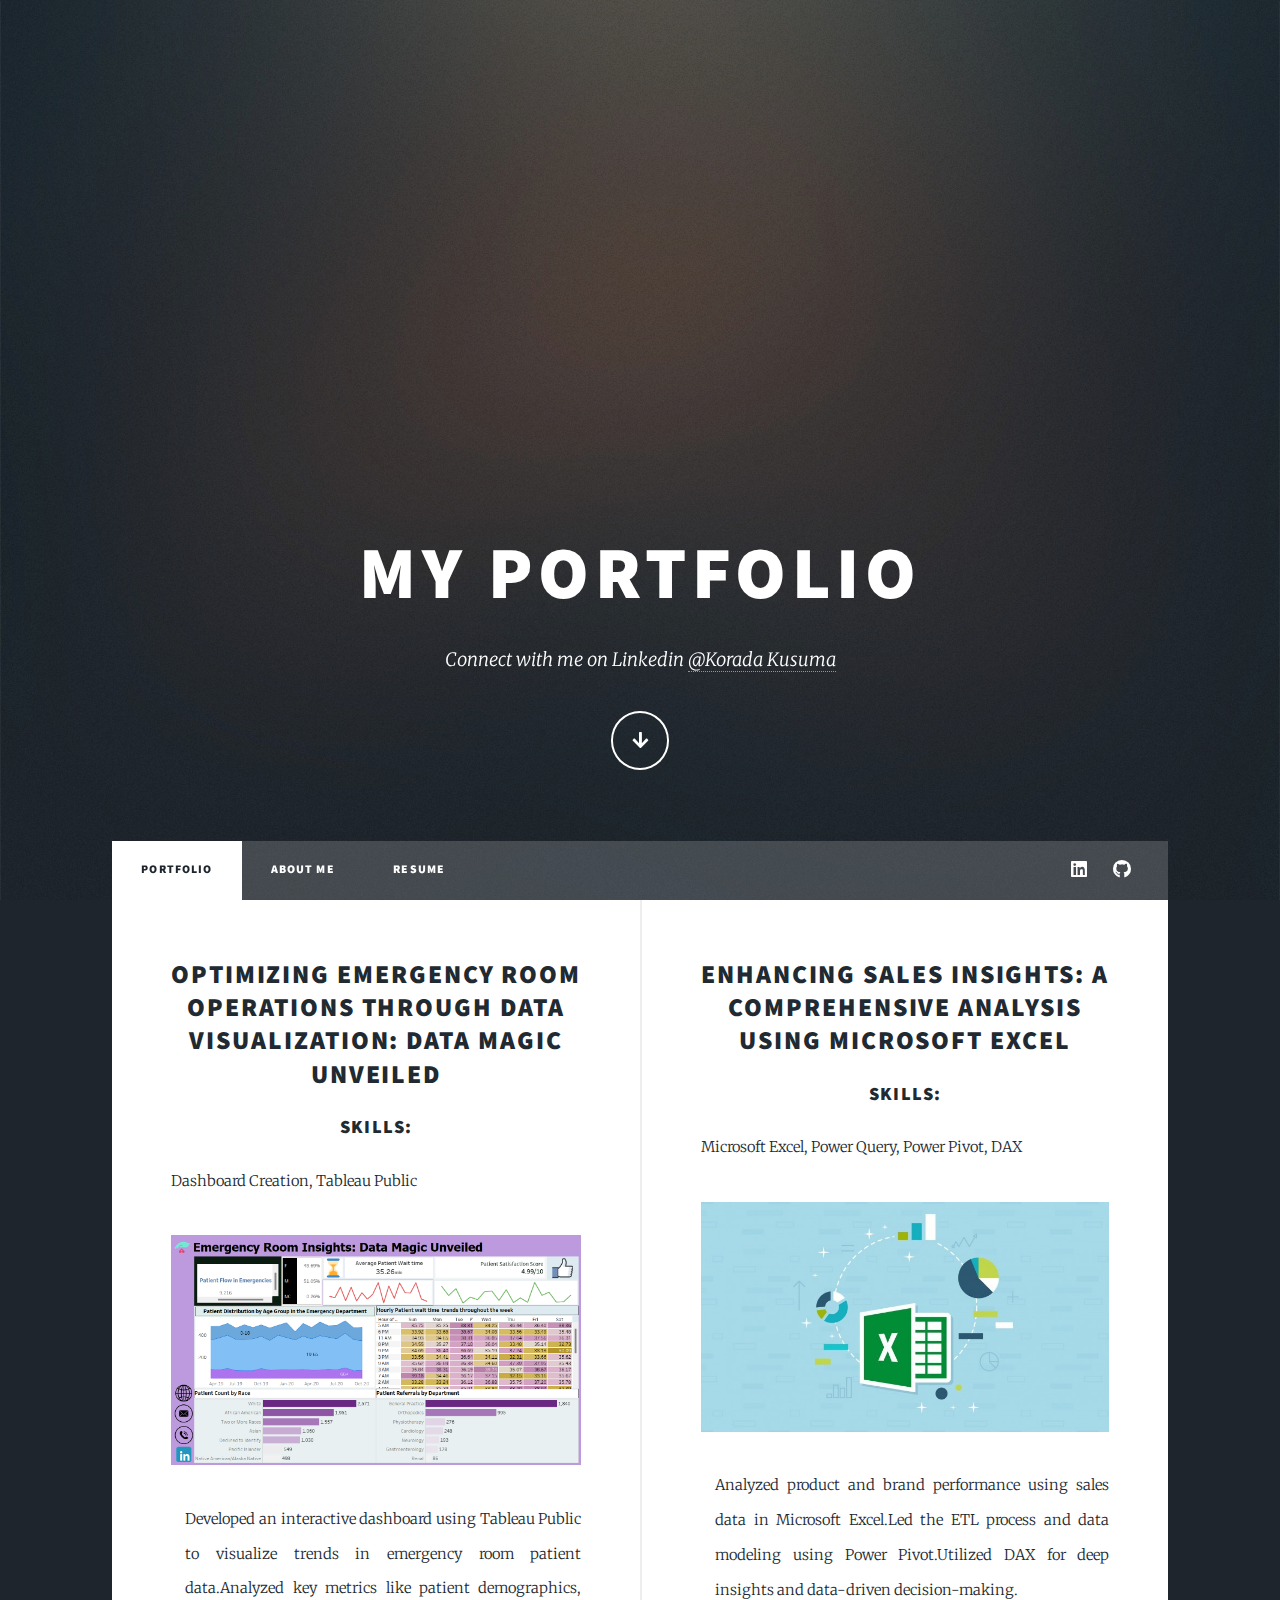
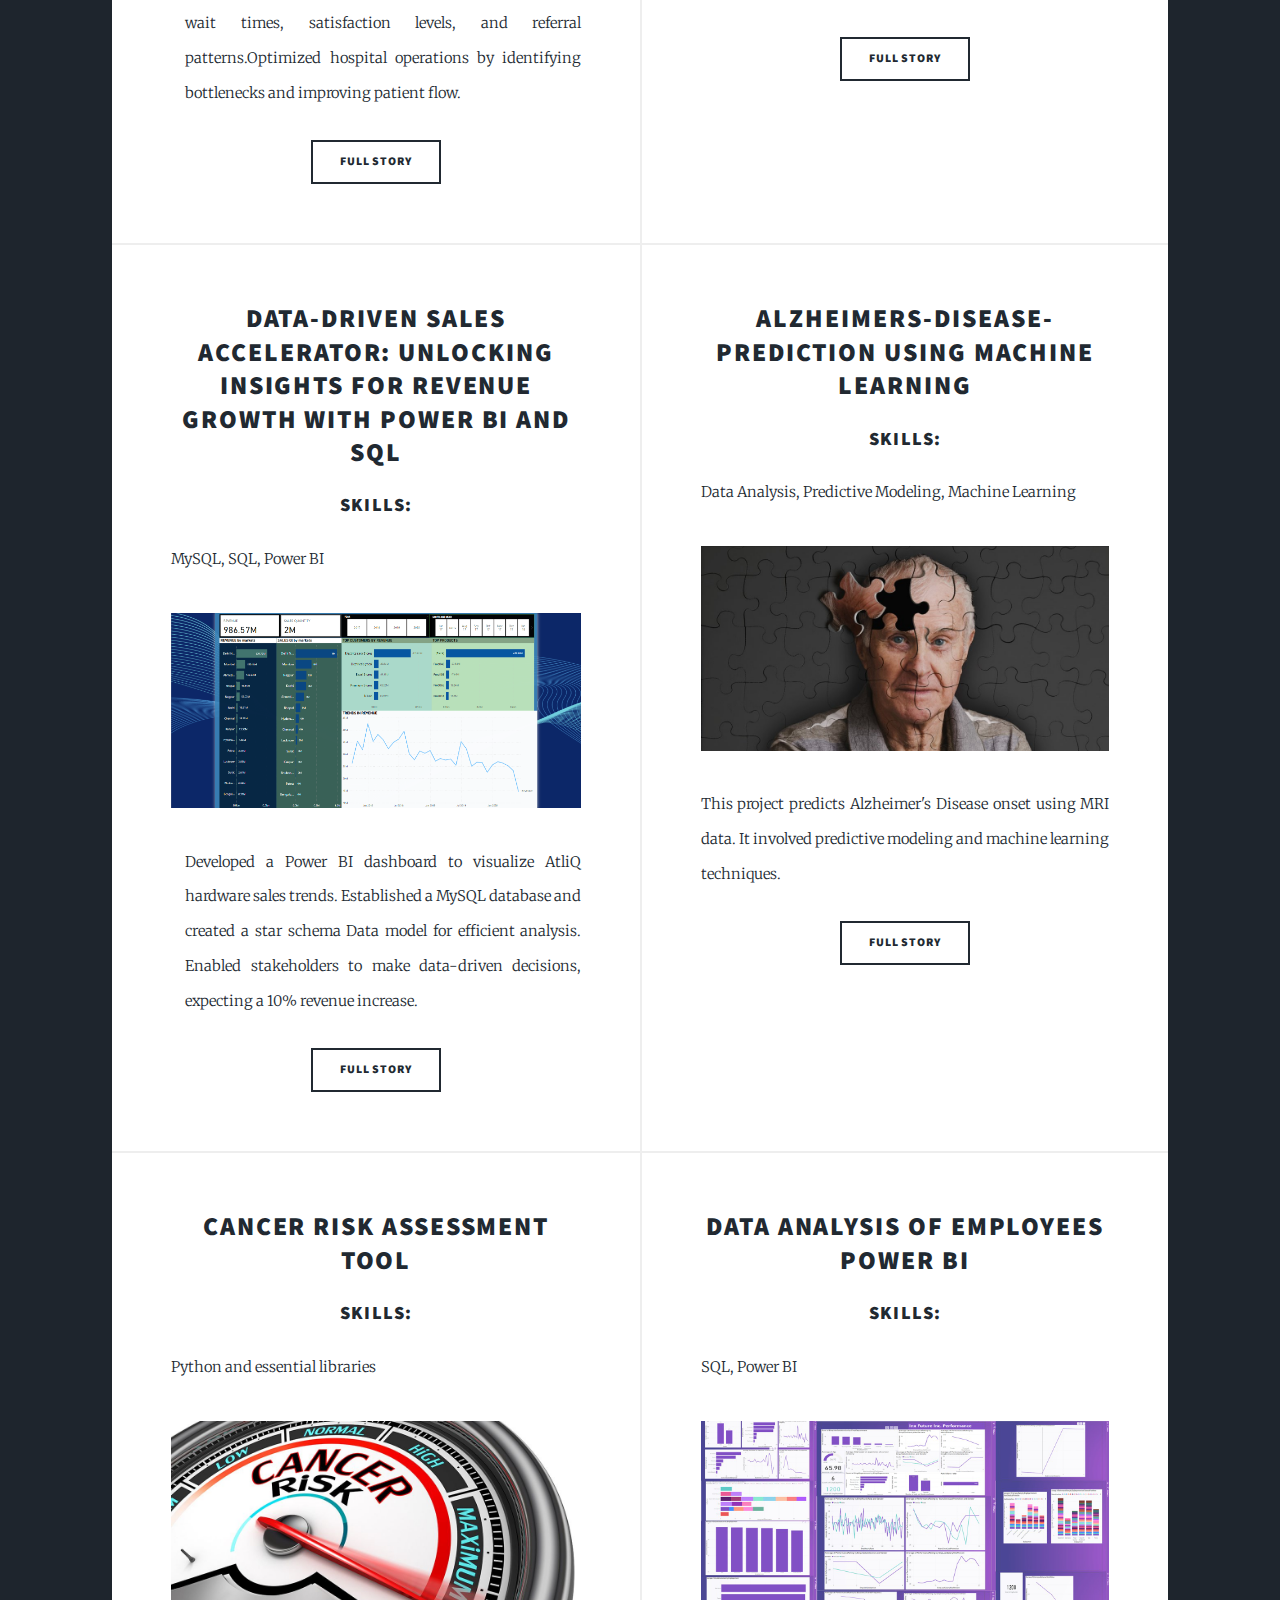
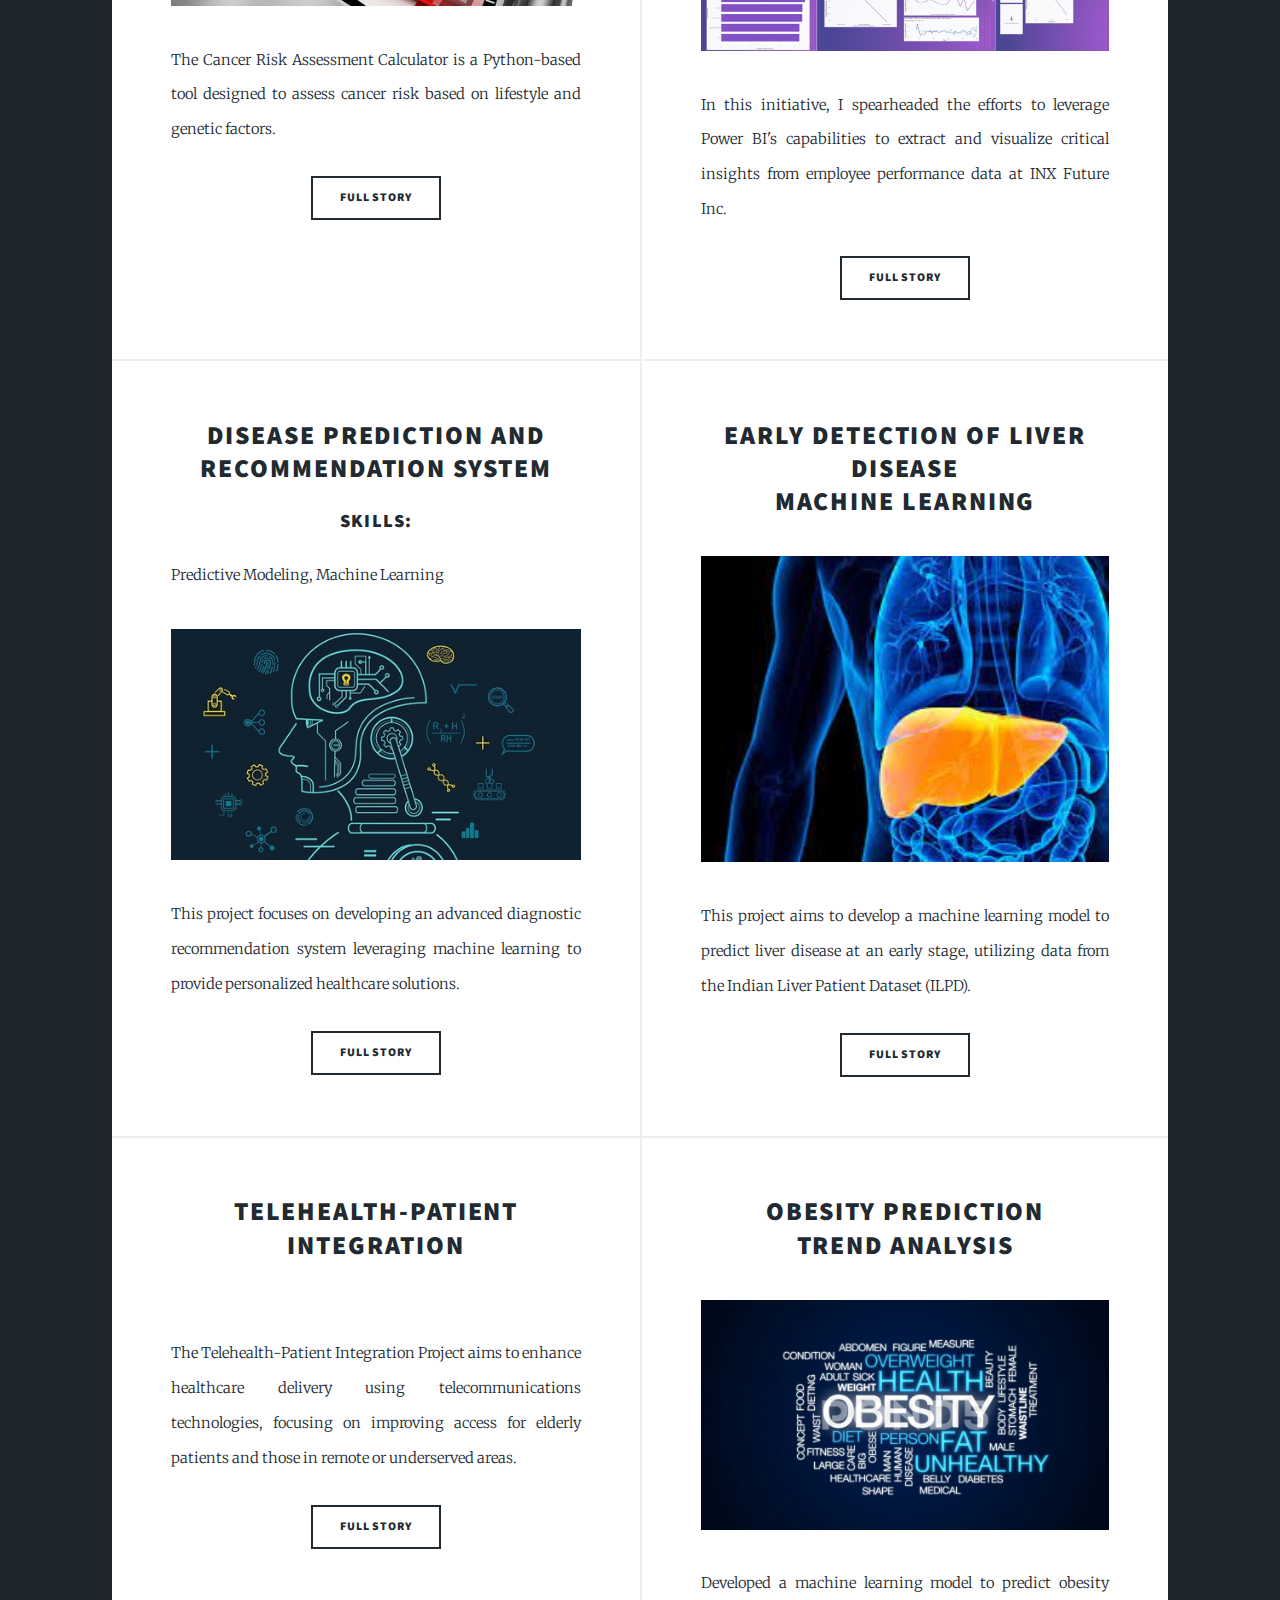
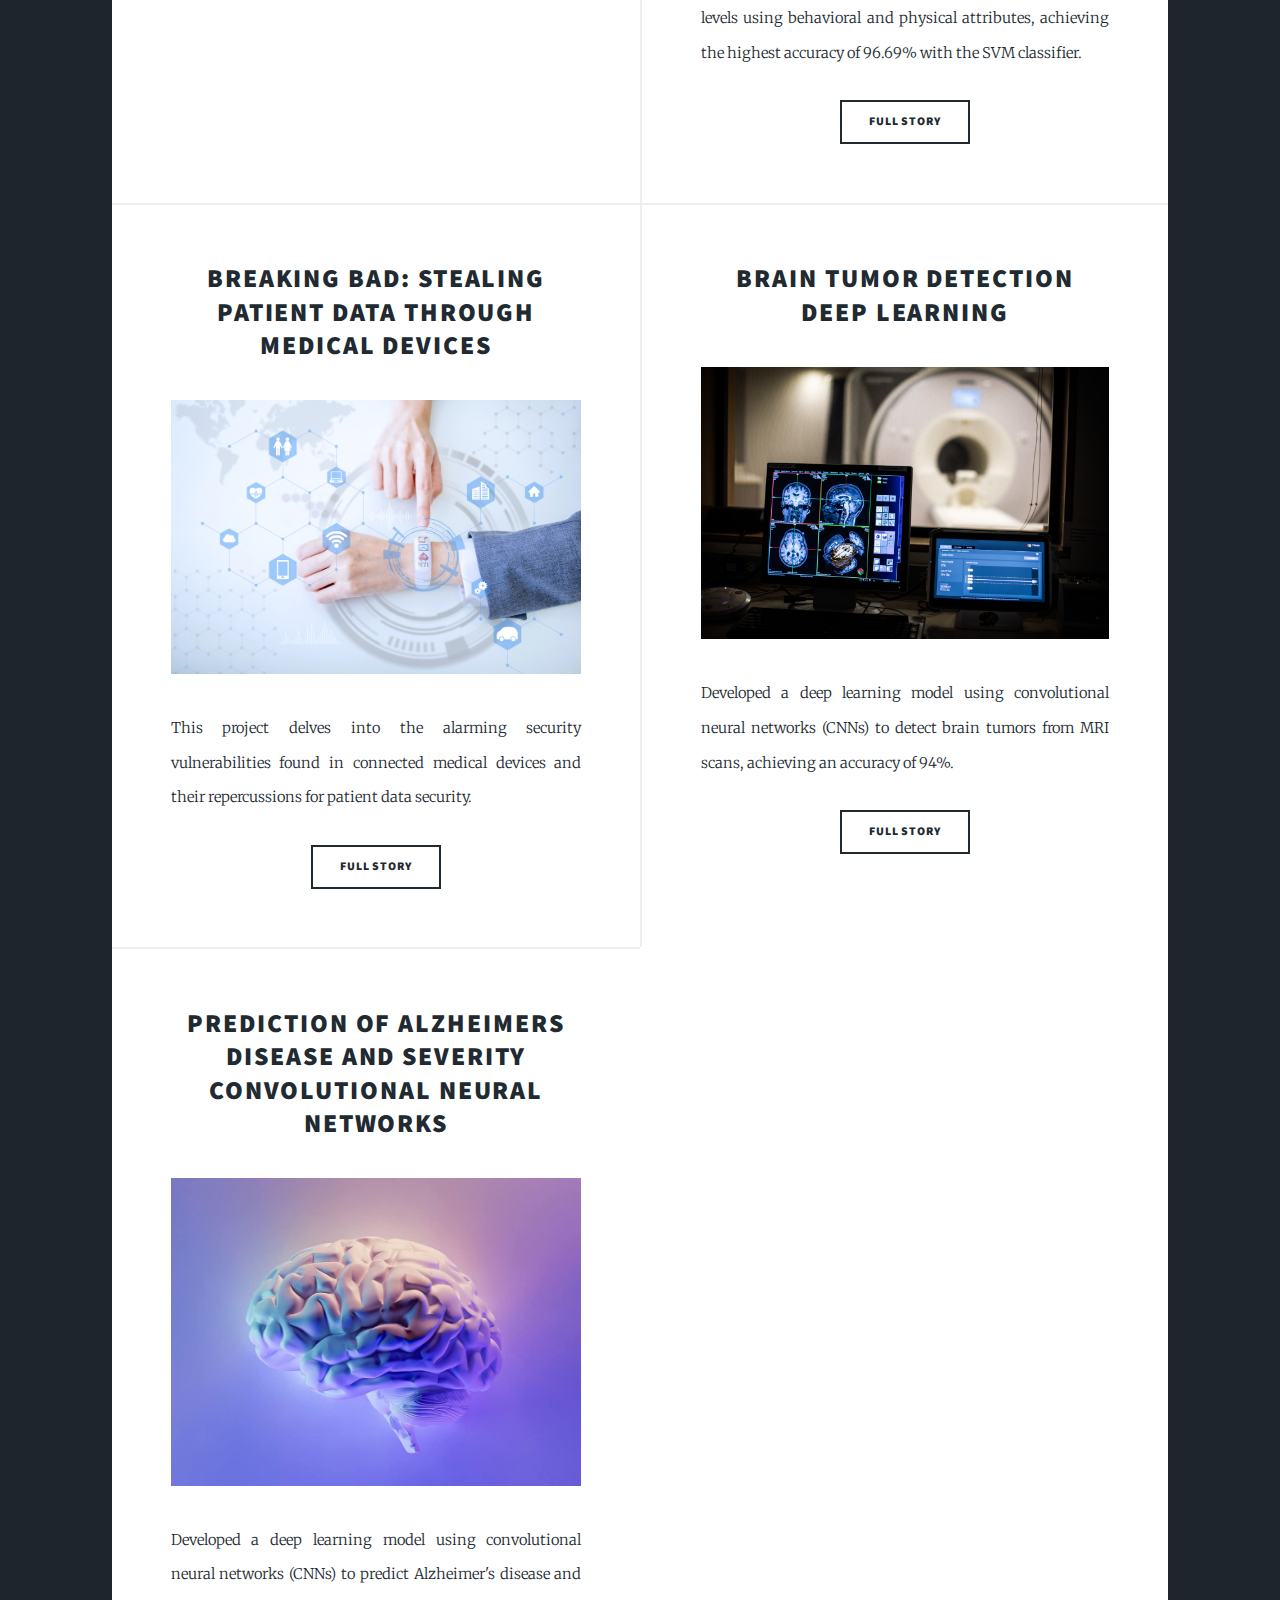
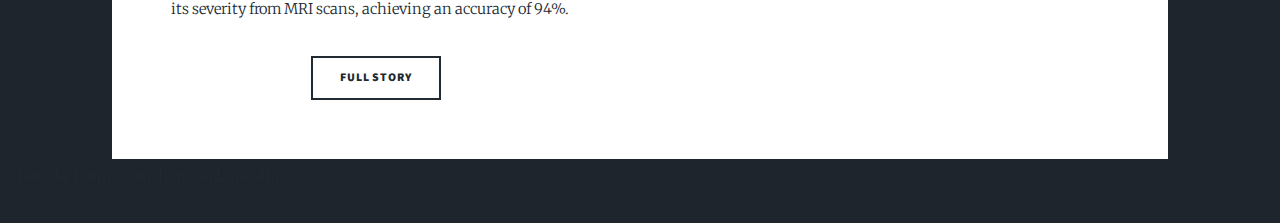
==== index.html @ adf83e32 "Update index.html" ====
<!DOCTYPE HTML>

<html>
	<head>
		<title>My portfolio</title>
		<meta charset="utf-8" />
		<meta name="viewport" content="width=device-width, initial-scale=1, user-scalable=no" />
		<link rel="stylesheet" href="assets/css/main.css" />
		<noscript><link rel="stylesheet" href="assets/css/noscript.css" /></noscript>
	</head>
	<body class="is-preload">

		<!-- Wrapper -->
			<div id="wrapper" class="fade-in">

				<!-- Intro -->
					<div id="intro">
						<h1>my portfolio</h1>
						<p>Connect with me on Linkedin <a href="http://www.linkedin.com/in/kusuma-korada555">@Korada Kusuma</a> 
						<ul class="actions">
							<li><a href="#header" class="button icon solid solo fa-arrow-down scrolly">Continue</a></li>
						</ul>
					</div>

				<!-- Header -->
					<header id="header">
						<a href="index.html" class="logo">Portfolio</a>
					</header>

				<!-- Nav -->
					<nav id="nav">
						<ul class="links">
							<li class="active"><a href="index.html">Portfolio</a></li>
							<li><a href="generic.html">About me</a></li>
							<li><a href="elements.html">Resume</a></li>
						</ul>
						<ul class="icons">
							<li><a href="http://www.linkedin.com/in/kusuma-korada555" class="icon brands fa-linkedin"><span class="label">Linkedin</span></a></li>
							<li><a href="https://github.com/kismiskorada" class="icon brands fa-github"><span class="label">GitHub</span></a></li>
						</ul>
					</nav>

				<!-- Main -->
					<div id="main">

						<!-- Posts -->
							<section class="posts">

								<!-- Article: Emergency Room Operations -->
								<article>
									<header>
										<h2><a href="#">Optimizing Emergency Room Operations Through Data Visualization: Data Magic Unveiled</a></h2>
									</header>
									<section>
										<h3>Skills:</h3>
										<p>Dashboard Creation, Tableau Public</p>
									</section>
									<a href="#" class="image fit"><img src="images/dashboard 222.png" alt="" /></a>
									<ul>
									<p>Developed an interactive dashboard using Tableau Public to visualize trends in emergency room patient data.Analyzed key metrics like patient demographics, wait times, satisfaction levels, and referral patterns.Optimized hospital operations by identifying bottlenecks and improving patient flow.<p>
									</ul>
									<ul class="actions special">
										<li><a href="https://ludicrous-henley-8f7.notion.site/Emergency-Room-Insights-Data-Magic-Unveiled-Tableau-Public-1012d7f96628805c884fe1670aeeee39?pvs=25" class="button">Full Story</a></li>
									</ul>
								</article>

								<!-- Article: Sales Insights with Excel -->
								<article>
									<header>
										<h2><a href="#">Enhancing Sales Insights: A Comprehensive Analysis Using Microsoft Excel</a></h2>
									</header>
									<section>
										<h3>Skills:</h3>
										<p>Microsoft Excel, Power Query, Power Pivot, DAX</p>
									</section>
									<a href="#" class="image fit"><img src="images/EXCEL.jpeg" alt="" /></a>
									<ul>
								        <p>Analyzed product and brand performance using sales data in Microsoft Excel.Led the ETL process and data modeling using Power Pivot.Utilized DAX for deep insights and data-driven decision-making.<p>
									</ul>
									<ul class="actions special">
										<li><a href="https://ludicrous-henley-8f7.notion.site/DATA-ANALYSIS-WITH-POWER-QUERY-POWER-PIVOT-AND-DAX-943943b3959e45cfaaff39992ecf4950" class="button">Full Story</a></li>
									</ul>
								</article>

								<!-- Article: Power BI and SQL for Sales -->
								<article>
									<header>
										<h2><a href="#">Data-Driven Sales Accelerator: Unlocking Insights for Revenue Growth with Power BI and SQL</a></h2>
									</header>
									<section>
										<h3>Skills:</h3>
										<p>MySQL, SQL, Power BI</p>
									</section>
									<a href="#" class="image fit"><img src="images/DASHBOARD 111.png" alt="" /></a>
									<ul>
								        <p>Developed a Power BI dashboard to visualize AtliQ hardware sales trends. Established a MySQL database and created a star schema Data model for efficient analysis. Enabled stakeholders to make data-driven decisions, expecting a 10% revenue increase.<p>
									</ul>
									<ul class="actions special">
										<li><a href="https://ludicrous-henley-8f7.notion.site/Data-Analysis-Project-with-SQL-and-Microsoft-Power-BI-2bffc681a17947beaf69aaa78f5de5fc?pvs=25" class="button">Full Story</a></li>
									</ul>
								</article>

								<!-- Article: Alzheimer's Disease Prediction -->
								<article>
									<header>
										<h2><a href="#">Alzheimers-Disease-Prediction using Machine Learning</a></h2>
									</header>
									<section>
										<h3>Skills:</h3>
										<p>Data Analysis, Predictive Modeling, Machine Learning</p>
									</section>
									<a href="#" class="image fit"><img src="images/AD IMAGE FOR PORTFPOLIO.jpg" alt="" /></a>
									<p>This project predicts Alzheimer's Disease onset using MRI data. It involved predictive modeling and machine learning techniques.</p>
									<ul class="actions special">
										<li><a href="ad.html" class="button">Full Story</a></li>
									</ul>
								</article>

								<!-- Article: Cancer Risk Assessment Tool -->
								<article>
									<header>
										<h2><a href="#">Cancer Risk Assessment Tool</a></h2>
									</header>
									<section>
										<h3>Skills:</h3>
										<p>Python and essential libraries</p>
									</section>
									<a href="#" class="image fit"><img src="images/increases-cancer-risk.jpg" alt="" /></a>
									<p>The Cancer Risk Assessment Calculator is a Python-based tool designed to assess cancer risk based on lifestyle and genetic factors.</p>
									<ul class="actions special">
										<li><a href="ad - Copy.html" class="button">Full Story</a></li>
									</ul>
								</article>

								<!-- Remaining Projects -->
								<article>
									<header>
										<h2><a href="#">Data Analysis of Employees <br /> Power BI</a></h2>
									</header>
									<section>
										<h3>Skills:</h3>
										<p>SQL, Power BI</p>
									</section>
									<a href="#" class="image fit"><img src="images/DATA ANALYSTICS EMPLOYEES.jpg" alt="" /></a>
									<p>In this initiative, I spearheaded the efforts to leverage Power BI's capabilities to extract and visualize critical insights from employee performance data at INX Future Inc.</p>
									<ul class="actions special">
										<li><a href="DA POWER BI - Copy.html" class="button">Full Story</a></li>
									</ul>
								</article>

								<article>
									<header>
										<h2><a href="#">Disease Prediction and Recommendation System</a></h2>
									</header>
									<section>
										<h3>Skills:</h3>
										<p>Predictive Modeling, Machine Learning</p>
									</section>
									<a href="#" class="image fit"><img src="images/disease pred.jpg" alt="" /></a>
									<p>This project focuses on developing an advanced diagnostic recommendation system leveraging machine learning to provide personalized healthcare solutions.</p>
									<ul class="actions special">
										<li><a href="DISEASE PREDICTION AND RECOMMENDATION SYSTEM.html" class="button">Full Story</a></li>
									</ul>
								</article>

								<article>
									<header>
										<h2><a href="#">Early Detection of Liver Disease <br /> Machine Learning</a></h2>
									</header>
									<a href="#" class="image fit"><img src="images/images.jpg" alt="" /></a>
									<p>This project aims to develop a machine learning model to predict liver disease at an early stage, utilizing data from the Indian Liver Patient Dataset (ILPD).</p>
									<ul class="actions special">
										<li><a href="LIVER DISEASE PREDICTION.html" class="button">Full Story</a></li>
									</ul>
								</article>

								<article>
									<header>
										<h2><a href="#">Telehealth-Patient Integration</a></h2>
									</header>
									<a href="#" class="image fit"><img src="images/THIS.png" alt="" /></a>
									<p>The Telehealth-Patient Integration Project aims to enhance healthcare delivery using telecommunications technologies, focusing on improving access for elderly patients and those in remote or underserved areas.</p>
									<ul class="actions special">
										<li><a href="TELE-HEALTH INTEGRATION.html" class="button">Full Story</a></li>
									</ul>
								</article>

								<article>
									<header>
										<h2><a href="#">Obesity Prediction <br /> Trend Analysis</a></h2>
									</header>
									<a href="#" class="image fit"><img src="images/Obesity Predict image.jpg" alt="" /></a>
									<p>Developed a machine learning model to predict obesity levels using behavioral and physical attributes, achieving the highest accuracy of 96.69% with the SVM classifier.</p>
									<ul class="actions special">
										<li><a href="obesity prediction.html" class="button">Full Story</a></li>
									</ul>
								</article>

								<article>
									<header>
										<h2><a href="#">Breaking Bad: Stealing Patient Data Through Medical Devices</a></h2>
									</header>
									<a href="#" class="image fit"><img src="images/Breaking bad Stealing patient data.jpeg" alt="" /></a>
									<p>This project delves into the alarming security vulnerabilities found in connected medical devices and their repercussions for patient data security.</p>
									<ul class="actions special">
										<li><a href="https://drive.google.com/file/d/1zmkAYKp48wTFoO-h_c-F6Kd4kw6r1TF5/view?usp=sharing" class="button">Full Story</a></li>
									</ul>
								</article>

								<article>
									<header>
										<h2><a href="#">Brain Tumor Detection <br /> Deep Learning</a></h2>
									</header>
									<a href="#" class="image fit"><img src="images/bt.jpg" alt="" /></a>
									<p>Developed a deep learning model using convolutional neural networks (CNNs) to detect brain tumors from MRI scans, achieving an accuracy of 94%.</p>
									<ul class="actions special">
										<li><a href="https://drive.google.com/file/d/1SyOq3p9Jg6FXCVRqzH_L33EopZjeZcMw/view?usp=drive_link" class="button">Full Story</a></li>
									</ul>
								</article>

								<article>
									<header>
										<h2><a href="#">Prediction of Alzheimers Disease and Severity <br /> Convolutional Neural Networks</a></h2>
									</header>
									<a href="#" class="image fit"><img src="images/AD CNN IMAGE.jpg" alt="" /></a>
									<p>Developed a deep learning model using convolutional neural networks (CNNs) to predict Alzheimer's disease and its severity from MRI scans, achieving an accuracy of 94%.</p>
									<ul class="actions special">
										<li><a href="https://drive.google.com/file/d/10_PLUhDyO3X7gAvTBAU2BEte9Wdb9hbq/view?usp=drive_link" class="button">Full Story</a></li>
									</ul>
								</article>

							</section>

					</div>

				<!-- Footer -->
					<footer>
						<p>&copy; Korada. Connect with me on <a href="http://www.linkedin.com/in/kusuma-korada555">LinkedIn</a>.</p>
					</footer>

			</div>

		<!-- Scripts -->
			<script src="assets/js/jquery.min.js"></script>
			<script src="assets/js/jquery.scrollex.min.js"></script>
			<script src="assets/js/jquery.scrolly.min.js"></script>
			<script src="assets/js/browser.min.js"></script>
			<script src="assets/js/breakpoints.min.js"></script>
			<script src="assets/js/util.js"></script>
			<script src="assets/js/main.js"></script>

	</body>
</html>
---- assets/css/main.css ----
@import url(fontawesome-all.min.css);
@import url("https://fonts.googleapis.com/css?family=Merriweather:300,700,300italic,700italic|Source+Sans+Pro:900");

/*
	Massively by HTML5 UP
	html5up.net | @ajlkn
	Free for personal and commercial use under the CCA 3.0 license (html5up.net/license)
*/

html, body, div, span, applet, object,
iframe, h1, h2, h3, h4, h5, h6, p, blockquote,
pre, a, abbr, acronym, address, big, cite,
code, del, dfn, em, img, ins, kbd, q, s, samp,
small, strike, strong, sub, sup, tt, var, b,
u, i, center, dl, dt, dd, ol, ul, li, fieldset,
form, label, legend, table, caption, tbody,
tfoot, thead, tr, th, td, article, aside,
canvas, details, embed, figure, figcaption,
footer, header, hgroup, menu, nav, output, ruby,
section, summary, time, mark, audio, video {
	margin: 0;
	padding: 0;
	border: 0;
	font-size: 100%;
	font: inherit;
	vertical-align: baseline;}

article, aside, details, figcaption, figure,
footer, header, hgroup, menu, nav, section {
	display: block;}

body {
	line-height: 1;
}

ol, ul {
	list-style: none;
}

blockquote, q {
	quotes: none;
}

	blockquote:before, blockquote:after, q:before, q:after {
		content: '';
		content: none;
	}

table {
	border-collapse: collapse;
	border-spacing: 0;
}

body {
	-webkit-text-size-adjust: none;
}

mark {
	background-color: transparent;
	color: inherit;
}

input::-moz-focus-inner {
	border: 0;
	padding: 0;
}

input, select, textarea {
	-moz-appearance: none;
	-webkit-appearance: none;
	-ms-appearance: none;
	appearance: none;
}

/* Basic */

	@-ms-viewport {
		width: device-width;
	}

	body {
		-ms-overflow-style: scrollbar;
	}

	@media screen and (max-width: 480px) {

		html, body {
			min-width: 320px;
		}

	}

	html {
		box-sizing: border-box;
	}

	*, *:before, *:after {
		box-sizing: inherit;
	}

	body {
		background-color: #1e252d;
	}

		body.is-preload *, body.is-preload *:before, body.is-preload *:after {
			-moz-animation: none !important;
			-webkit-animation: none !important;
			-ms-animation: none !important;
			animation: none !important;
			-moz-transition: none !important;
			-webkit-transition: none !important;
			-ms-transition: none !important;
			transition: none !important;
		}

/* Type */

	html {
		font-size: 16pt;
	}

		@media screen and (max-width: 1680px) {

			html {
				font-size: 12pt;
			}

		}

		@media screen and (max-width: 1280px) {

			html {
				font-size: 11pt;
			}

		}

		@media screen and (max-width: 360px) {

			html {
				font-size: 10pt;
			}

		}

	body {
		color: #212931;
	}

	body, input, select, textarea {
		font-family: "Merriweather", Georgia, serif;
		font-weight: 300;
		font-size: 1rem;
		line-height: 2.375;
	}

	a {
		-moz-transition: color 0.2s ease-in-out, background-color 0.2s ease-in-out, border-color 0.2s ease-in-out, box-shadow 0.2s ease-in-out;
		-webkit-transition: color 0.2s ease-in-out, background-color 0.2s ease-in-out, border-color 0.2s ease-in-out, box-shadow 0.2s ease-in-out;
		-ms-transition: color 0.2s ease-in-out, background-color 0.2s ease-in-out, border-color 0.2s ease-in-out, box-shadow 0.2s ease-in-out;
		transition: color 0.2s ease-in-out, background-color 0.2s ease-in-out, border-color 0.2s ease-in-out, box-shadow 0.2s ease-in-out;
		border-bottom: dotted 1px;
		text-decoration: none;
	}

		a:hover {
			border-bottom-color: transparent;
		}

	strong, b {
		font-weight: 600;
	}

	em, i {
		font-style: italic;
	}

	p {
		text-align: justify;
		margin: 0 0 2rem 0;
	}

	h1, h2, h3, h4, h5, h6 {
		font-family: "Source Sans Pro", Helvetica, sans-serif;
		font-weight: 900;
		line-height: 1.5;
		letter-spacing: 0.075em;
		text-transform: uppercase;
		margin: 0 0 1rem 0;
	}

		h1 a, h2 a, h3 a, h4 a, h5 a, h6 a {
			border-bottom: 0;
			color: inherit;
			text-decoration: none;
		}

	h1 {
		font-size: 4rem;
		line-height: 1.1;
		margin: 0 0 2rem 0;
	}

	h2 {
		font-size: 1.75rem;
		line-height: 1.3;
		margin: 0 0 1.5rem 0;
	}

	h3 {
		font-size: 1.25rem;
		margin: 0 0 1.5rem 0;
	}

	h4 {
		font-size: 1rem;
	}

	h5 {
		font-size: 0.9rem;
	}

	h6 {
		font-size: 0.8rem;
	}

	sub {
		font-size: 0.8rem;
		position: relative;
		top: 0.5rem;
	}

	sup {
		font-size: 0.8rem;
		position: relative;
		top: -0.5rem;
	}

	blockquote {
		border-left: solid 4px;
		font-style: italic;
		margin: 0 0 2rem 0;
		padding: 0.5rem 0 0.5rem 2rem;
	}

	code {
		border: solid 2px;
		font-family: "Courier New", monospace;
		font-size: 0.9rem;
		margin: 0 0.25rem;
		padding: 0.25rem 0.65rem;
	}

	pre {
		-webkit-overflow-scrolling: touch;
		font-family: "Courier New", monospace;
		font-size: 0.9rem;
		margin: 0 0 2rem 0;
	}

		pre code {
			display: block;
			line-height: 1.75;
			padding: 1rem 1.5rem;
			overflow-x: auto;
		}

	hr {
		border: 0;
		border-bottom: solid 2px;
		margin: 3rem 0;
	}

		hr.major {
			margin: 5rem 0;
		}

	.align-left {
		text-align: left;
	}

	.align-center {
		text-align: center;
	}

	.align-right {
		text-align: right;
	}

	input, select, textarea {
		color: #212931;
	}

	a {
		color: #212931;
		border-bottom-color: rgba(33, 41, 49, 0.5);
	}

		a:hover {
			border-bottom-color: transparent;
			color: #18bfef !important;
		}

	strong, b {
		color: #212931;
	}

	h1, h2, h3, h4, h5, h6 {
		color: #212931;
	}

	blockquote {
		border-left-color: #eeeeee;
	}

	code {
		background: rgba(220, 220, 220, 0.25);
		border-color: #eeeeee;
	}

	hr {
		border-bottom-color: #eeeeee;
	}

/* Row */

	.row {
		display: flex;
		flex-wrap: wrap;
		box-sizing: border-box;
		align-items: stretch;
	}

		.row > * {
			box-sizing: border-box;
		}

		.row.gtr-uniform > * > :last-child {
			margin-bottom: 0;
		}

		.row.aln-left {
			justify-content: flex-start;
		}

		.row.aln-center {
			justify-content: center;
		}

		.row.aln-right {
			justify-content: flex-end;
		}

		.row.aln-top {
			align-items: flex-start;
		}

		.row.aln-middle {
			align-items: center;
		}

		.row.aln-bottom {
			align-items: flex-end;
		}

		.row > .imp {
			order: -1;
		}

		.row > .col-1 {
			width: 8.33333%;
		}

		.row > .off-1 {
			margin-left: 8.33333%;
		}

		.row > .col-2 {
			width: 16.66667%;
		}

		.row > .off-2 {
			margin-left: 16.66667%;
		}

		.row > .col-3 {
			width: 25%;
		}

		.row > .off-3 {
			margin-left: 25%;
		}

		.row > .col-4 {
			width: 33.33333%;
		}

		.row > .off-4 {
			margin-left: 33.33333%;
		}

		.row > .col-5 {
			width: 41.66667%;
		}

		.row > .off-5 {
			margin-left: 41.66667%;
		}

		.row > .col-6 {
			width: 50%;
		}

		.row > .off-6 {
			margin-left: 50%;
		}

		.row > .col-7 {
			width: 58.33333%;
		}

		.row > .off-7 {
			margin-left: 58.33333%;
		}

		.row > .col-8 {
			width: 66.66667%;
		}

		.row > .off-8 {
			margin-left: 66.66667%;
		}

		.row > .col-9 {
			width: 75%;
		}

		.row > .off-9 {
			margin-left: 75%;
		}

		.row > .col-10 {
			width: 83.33333%;
		}

		.row > .off-10 {
			margin-left: 83.33333%;
		}

		.row > .col-11 {
			width: 91.66667%;
		}

		.row > .off-11 {
			margin-left: 91.66667%;
		}

		.row > .col-12 {
			width: 100%;
		}

		.row > .off-12 {
			margin-left: 100%;
		}

		.row.gtr-0 {
			margin-top: 0;
			margin-left: 0rem;
		}

			.row.gtr-0 > * {
				padding: 0 0 0 0rem;
			}

			.row.gtr-0.gtr-uniform {
				margin-top: 0rem;
			}

				.row.gtr-0.gtr-uniform > * {
					padding-top: 0rem;
				}

		.row.gtr-25 {
			margin-top: 0;
			margin-left: -0.375rem;
		}

			.row.gtr-25 > * {
				padding: 0 0 0 0.375rem;
			}

			.row.gtr-25.gtr-uniform {
				margin-top: -0.375rem;
			}

				.row.gtr-25.gtr-uniform > * {
					padding-top: 0.375rem;
				}

		.row.gtr-50 {
			margin-top: 0;
			margin-left: -0.75rem;
		}

			.row.gtr-50 > * {
				padding: 0 0 0 0.75rem;
			}

			.row.gtr-50.gtr-uniform {
				margin-top: -0.75rem;
			}

				.row.gtr-50.gtr-uniform > * {
					padding-top: 0.75rem;
				}

		.row {
			margin-top: 0;
			margin-left: -1.5rem;
		}

			.row > * {
				padding: 0 0 0 1.5rem;
			}

			.row.gtr-uniform {
				margin-top: -1.5rem;
			}

				.row.gtr-uniform > * {
					padding-top: 1.5rem;
				}

		.row.gtr-150 {
			margin-top: 0;
			margin-left: -2.25rem;
		}

			.row.gtr-150 > * {
				padding: 0 0 0 2.25rem;
			}

			.row.gtr-150.gtr-uniform {
				margin-top: -2.25rem;
			}

				.row.gtr-150.gtr-uniform > * {
					padding-top: 2.25rem;
				}

		.row.gtr-200 {
			margin-top: 0;
			margin-left: -3rem;
		}

			.row.gtr-200 > * {
				padding: 0 0 0 3rem;
			}

			.row.gtr-200.gtr-uniform {
				margin-top: -3rem;
			}

				.row.gtr-200.gtr-uniform > * {
					padding-top: 3rem;
				}

		@media screen and (max-width: 1680px) {

			.row {
				display: flex;
				flex-wrap: wrap;
				box-sizing: border-box;
				align-items: stretch;
			}

				.row > * {
					box-sizing: border-box;
				}

				.row.gtr-uniform > * > :last-child {
					margin-bottom: 0;
				}

				.row.aln-left {
					justify-content: flex-start;
				}

				.row.aln-center {
					justify-content: center;
				}

				.row.aln-right {
					justify-content: flex-end;
				}

				.row.aln-top {
					align-items: flex-start;
				}

				.row.aln-middle {
					align-items: center;
				}

				.row.aln-bottom {
					align-items: flex-end;
				}

				.row > .imp-xlarge {
					order: -1;
				}

				.row > .col-1-xlarge {
					width: 8.33333%;
				}

				.row > .off-1-xlarge {
					margin-left: 8.33333%;
				}

				.row > .col-2-xlarge {
					width: 16.66667%;
				}

				.row > .off-2-xlarge {
					margin-left: 16.66667%;
				}

				.row > .col-3-xlarge {
					width: 25%;
				}

				.row > .off-3-xlarge {
					margin-left: 25%;
				}

				.row > .col-4-xlarge {
					width: 33.33333%;
				}

				.row > .off-4-xlarge {
					margin-left: 33.33333%;
				}

				.row > .col-5-xlarge {
					width: 41.66667%;
				}

				.row > .off-5-xlarge {
					margin-left: 41.66667%;
				}

				.row > .col-6-xlarge {
					width: 50%;
				}

				.row > .off-6-xlarge {
					margin-left: 50%;
				}

				.row > .col-7-xlarge {
					width: 58.33333%;
				}

				.row > .off-7-xlarge {
					margin-left: 58.33333%;
				}

				.row > .col-8-xlarge {
					width: 66.66667%;
				}

				.row > .off-8-xlarge {
					margin-left: 66.66667%;
				}

				.row > .col-9-xlarge {
					width: 75%;
				}

				.row > .off-9-xlarge {
					margin-left: 75%;
				}

				.row > .col-10-xlarge {
					width: 83.33333%;
				}

				.row > .off-10-xlarge {
					margin-left: 83.33333%;
				}

				.row > .col-11-xlarge {
					width: 91.66667%;
				}

				.row > .off-11-xlarge {
					margin-left: 91.66667%;
				}

				.row > .col-12-xlarge {
					width: 100%;
				}

				.row > .off-12-xlarge {
					margin-left: 100%;
				}

				.row.gtr-0 {
					margin-top: 0;
					margin-left: 0rem;
				}

					.row.gtr-0 > * {
						padding: 0 0 0 0rem;
					}

					.row.gtr-0.gtr-uniform {
						margin-top: 0rem;
					}

						.row.gtr-0.gtr-uniform > * {
							padding-top: 0rem;
						}

				.row.gtr-25 {
					margin-top: 0;
					margin-left: -0.375rem;
				}

					.row.gtr-25 > * {
						padding: 0 0 0 0.375rem;
					}

					.row.gtr-25.gtr-uniform {
						margin-top: -0.375rem;
					}

						.row.gtr-25.gtr-uniform > * {
							padding-top: 0.375rem;
						}

				.row.gtr-50 {
					margin-top: 0;
					margin-left: -0.75rem;
				}

					.row.gtr-50 > * {
						padding: 0 0 0 0.75rem;
					}

					.row.gtr-50.gtr-uniform {
						margin-top: -0.75rem;
					}

						.row.gtr-50.gtr-uniform > * {
							padding-top: 0.75rem;
						}

				.row {
					margin-top: 0;
					margin-left: -1.5rem;
				}

					.row > * {
						padding: 0 0 0 1.5rem;
					}

					.row.gtr-uniform {
						margin-top: -1.5rem;
					}

						.row.gtr-uniform > * {
							padding-top: 1.5rem;
						}

				.row.gtr-150 {
					margin-top: 0;
					margin-left: -2.25rem;
				}

					.row.gtr-150 > * {
						padding: 0 0 0 2.25rem;
					}

					.row.gtr-150.gtr-uniform {
						margin-top: -2.25rem;
					}

						.row.gtr-150.gtr-uniform > * {
							padding-top: 2.25rem;
						}

				.row.gtr-200 {
					margin-top: 0;
					margin-left: -3rem;
				}

					.row.gtr-200 > * {
						padding: 0 0 0 3rem;
					}

					.row.gtr-200.gtr-uniform {
						margin-top: -3rem;
					}

						.row.gtr-200.gtr-uniform > * {
							padding-top: 3rem;
						}

		}

		@media screen and (max-width: 1280px) {

			.row {
				display: flex;
				flex-wrap: wrap;
				box-sizing: border-box;
				align-items: stretch;
			}

				.row > * {
					box-sizing: border-box;
				}

				.row.gtr-uniform > * > :last-child {
					margin-bottom: 0;
				}

				.row.aln-left {
					justify-content: flex-start;
				}

				.row.aln-center {
					justify-content: center;
				}

				.row.aln-right {
					justify-content: flex-end;
				}

				.row.aln-top {
					align-items: flex-start;
				}

				.row.aln-middle {
					align-items: center;
				}

				.row.aln-bottom {
					align-items: flex-end;
				}

				.row > .imp-large {
					order: -1;
				}

				.row > .col-1-large {
					width: 8.33333%;
				}

				.row > .off-1-large {
					margin-left: 8.33333%;
				}

				.row > .col-2-large {
					width: 16.66667%;
				}

				.row > .off-2-large {
					margin-left: 16.66667%;
				}

				.row > .col-3-large {
					width: 25%;
				}

				.row > .off-3-large {
					margin-left: 25%;
				}

				.row > .col-4-large {
					width: 33.33333%;
				}

				.row > .off-4-large {
					margin-left: 33.33333%;
				}

				.row > .col-5-large {
					width: 41.66667%;
				}

				.row > .off-5-large {
					margin-left: 41.66667%;
				}

				.row > .col-6-large {
					width: 50%;
				}

				.row > .off-6-large {
					margin-left: 50%;
				}

				.row > .col-7-large {
					width: 58.33333%;
				}

				.row > .off-7-large {
					margin-left: 58.33333%;
				}

				.row > .col-8-large {
					width: 66.66667%;
				}

				.row > .off-8-large {
					margin-left: 66.66667%;
				}

				.row > .col-9-large {
					width: 75%;
				}

				.row > .off-9-large {
					margin-left: 75%;
				}

				.row > .col-10-large {
					width: 83.33333%;
				}

				.row > .off-10-large {
					margin-left: 83.33333%;
				}

				.row > .col-11-large {
					width: 91.66667%;
				}

				.row > .off-11-large {
					margin-left: 91.66667%;
				}

				.row > .col-12-large {
					width: 100%;
				}

				.row > .off-12-large {
					margin-left: 100%;
				}

				.row.gtr-0 {
					margin-top: 0;
					margin-left: 0rem;
				}

					.row.gtr-0 > * {
						padding: 0 0 0 0rem;
					}

					.row.gtr-0.gtr-uniform {
						margin-top: 0rem;
					}

						.row.gtr-0.gtr-uniform > * {
							padding-top: 0rem;
						}

				.row.gtr-25 {
					margin-top: 0;
					margin-left: -0.375rem;
				}

					.row.gtr-25 > * {
						padding: 0 0 0 0.375rem;
					}

					.row.gtr-25.gtr-uniform {
						margin-top: -0.375rem;
					}

						.row.gtr-25.gtr-uniform > * {
							padding-top: 0.375rem;
						}

				.row.gtr-50 {
					margin-top: 0;
					margin-left: -0.75rem;
				}

					.row.gtr-50 > * {
						padding: 0 0 0 0.75rem;
					}

					.row.gtr-50.gtr-uniform {
						margin-top: -0.75rem;
					}

						.row.gtr-50.gtr-uniform > * {
							padding-top: 0.75rem;
						}

				.row {
					margin-top: 0;
					margin-left: -1.5rem;
				}

					.row > * {
						padding: 0 0 0 1.5rem;
					}

					.row.gtr-uniform {
						margin-top: -1.5rem;
					}

						.row.gtr-uniform > * {
							padding-top: 1.5rem;
						}

				.row.gtr-150 {
					margin-top: 0;
					margin-left: -2.25rem;
				}

					.row.gtr-150 > * {
						padding: 0 0 0 2.25rem;
					}

					.row.gtr-150.gtr-uniform {
						margin-top: -2.25rem;
					}

						.row.gtr-150.gtr-uniform > * {
							padding-top: 2.25rem;
						}

				.row.gtr-200 {
					margin-top: 0;
					margin-left: -3rem;
				}

					.row.gtr-200 > * {
						padding: 0 0 0 3rem;
					}

					.row.gtr-200.gtr-uniform {
						margin-top: -3rem;
					}

						.row.gtr-200.gtr-uniform > * {
							padding-top: 3rem;
						}

		}

		@media screen and (max-width: 980px) {

			.row {
				display: flex;
				flex-wrap: wrap;
				box-sizing: border-box;
				align-items: stretch;
			}

				.row > * {
					box-sizing: border-box;
				}

				.row.gtr-uniform > * > :last-child {
					margin-bottom: 0;
				}

				.row.aln-left {
					justify-content: flex-start;
				}

				.row.aln-center {
					justify-content: center;
				}

				.row.aln-right {
					justify-content: flex-end;
				}

				.row.aln-top {
					align-items: flex-start;
				}

				.row.aln-middle {
					align-items: center;
				}

				.row.aln-bottom {
					align-items: flex-end;
				}

				.row > .imp-medium {
					order: -1;
				}

				.row > .col-1-medium {
					width: 8.33333%;
				}

				.row > .off-1-medium {
					margin-left: 8.33333%;
				}

				.row > .col-2-medium {
					width: 16.66667%;
				}

				.row > .off-2-medium {
					margin-left: 16.66667%;
				}

				.row > .col-3-medium {
					width: 25%;
				}

				.row > .off-3-medium {
					margin-left: 25%;
				}

				.row > .col-4-medium {
					width: 33.33333%;
				}

				.row > .off-4-medium {
					margin-left: 33.33333%;
				}

				.row > .col-5-medium {
					width: 41.66667%;
				}

				.row > .off-5-medium {
					margin-left: 41.66667%;
				}

				.row > .col-6-medium {
					width: 50%;
				}

				.row > .off-6-medium {
					margin-left: 50%;
				}

				.row > .col-7-medium {
					width: 58.33333%;
				}

				.row > .off-7-medium {
					margin-left: 58.33333%;
				}

				.row > .col-8-medium {
					width: 66.66667%;
				}

				.row > .off-8-medium {
					margin-left: 66.66667%;
				}

				.row > .col-9-medium {
					width: 75%;
				}

				.row > .off-9-medium {
					margin-left: 75%;
				}

				.row > .col-10-medium {
					width: 83.33333%;
				}

				.row > .off-10-medium {
					margin-left: 83.33333%;
				}

				.row > .col-11-medium {
					width: 91.66667%;
				}

				.row > .off-11-medium {
					margin-left: 91.66667%;
				}

				.row > .col-12-medium {
					width: 100%;
				}

				.row > .off-12-medium {
					margin-left: 100%;
				}

				.row.gtr-0 {
					margin-top: 0;
					margin-left: 0rem;
				}

					.row.gtr-0 > * {
						padding: 0 0 0 0rem;
					}

					.row.gtr-0.gtr-uniform {
						margin-top: 0rem;
					}

						.row.gtr-0.gtr-uniform > * {
							padding-top: 0rem;
						}

				.row.gtr-25 {
					margin-top: 0;
					margin-left: -0.375rem;
				}

					.row.gtr-25 > * {
						padding: 0 0 0 0.375rem;
					}

					.row.gtr-25.gtr-uniform {
						margin-top: -0.375rem;
					}

						.row.gtr-25.gtr-uniform > * {
							padding-top: 0.375rem;
						}

				.row.gtr-50 {
					margin-top: 0;
					margin-left: -0.75rem;
				}

					.row.gtr-50 > * {
						padding: 0 0 0 0.75rem;
					}

					.row.gtr-50.gtr-uniform {
						margin-top: -0.75rem;
					}

						.row.gtr-50.gtr-uniform > * {
							padding-top: 0.75rem;
						}

				.row {
					margin-top: 0;
					margin-left: -1.5rem;
				}

					.row > * {
						padding: 0 0 0 1.5rem;
					}

					.row.gtr-uniform {
						margin-top: -1.5rem;
					}

						.row.gtr-uniform > * {
							padding-top: 1.5rem;
						}

				.row.gtr-150 {
					margin-top: 0;
					margin-left: -2.25rem;
				}

					.row.gtr-150 > * {
						padding: 0 0 0 2.25rem;
					}

					.row.gtr-150.gtr-uniform {
						margin-top: -2.25rem;
					}

						.row.gtr-150.gtr-uniform > * {
							padding-top: 2.25rem;
						}

				.row.gtr-200 {
					margin-top: 0;
					margin-left: -3rem;
				}

					.row.gtr-200 > * {
						padding: 0 0 0 3rem;
					}

					.row.gtr-200.gtr-uniform {
						margin-top: -3rem;
					}

						.row.gtr-200.gtr-uniform > * {
							padding-top: 3rem;
						}

		}

		@media screen and (max-width: 736px) {

			.row {
				display: flex;
				flex-wrap: wrap;
				box-sizing: border-box;
				align-items: stretch;
			}

				.row > * {
					box-sizing: border-box;
				}

				.row.gtr-uniform > * > :last-child {
					margin-bottom: 0;
				}

				.row.aln-left {
					justify-content: flex-start;
				}

				.row.aln-center {
					justify-content: center;
				}

				.row.aln-right {
					justify-content: flex-end;
				}

				.row.aln-top {
					align-items: flex-start;
				}

				.row.aln-middle {
					align-items: center;
				}

				.row.aln-bottom {
					align-items: flex-end;
				}

				.row > .imp-small {
					order: -1;
				}

				.row > .col-1-small {
					width: 8.33333%;
				}

				.row > .off-1-small {
					margin-left: 8.33333%;
				}

				.row > .col-2-small {
					width: 16.66667%;
				}

				.row > .off-2-small {
					margin-left: 16.66667%;
				}

				.row > .col-3-small {
					width: 25%;
				}

				.row > .off-3-small {
					margin-left: 25%;
				}

				.row > .col-4-small {
					width: 33.33333%;
				}

				.row > .off-4-small {
					margin-left: 33.33333%;
				}

				.row > .col-5-small {
					width: 41.66667%;
				}

				.row > .off-5-small {
					margin-left: 41.66667%;
				}

				.row > .col-6-small {
					width: 50%;
				}

				.row > .off-6-small {
					margin-left: 50%;
				}

				.row > .col-7-small {
					width: 58.33333%;
				}

				.row > .off-7-small {
					margin-left: 58.33333%;
				}

				.row > .col-8-small {
					width: 66.66667%;
				}

				.row > .off-8-small {
					margin-left: 66.66667%;
				}

				.row > .col-9-small {
					width: 75%;
				}

				.row > .off-9-small {
					margin-left: 75%;
				}

				.row > .col-10-small {
					width: 83.33333%;
				}

				.row > .off-10-small {
					margin-left: 83.33333%;
				}

				.row > .col-11-small {
					width: 91.66667%;
				}

				.row > .off-11-small {
					margin-left: 91.66667%;
				}

				.row > .col-12-small {
					width: 100%;
				}

				.row > .off-12-small {
					margin-left: 100%;
				}

				.row.gtr-0 {
					margin-top: 0;
					margin-left: 0rem;
				}

					.row.gtr-0 > * {
						padding: 0 0 0 0rem;
					}

					.row.gtr-0.gtr-uniform {
						margin-top: 0rem;
					}

						.row.gtr-0.gtr-uniform > * {
							padding-top: 0rem;
						}

				.row.gtr-25 {
					margin-top: 0;
					margin-left: -0.375rem;
				}

					.row.gtr-25 > * {
						padding: 0 0 0 0.375rem;
					}

					.row.gtr-25.gtr-uniform {
						margin-top: -0.375rem;
					}

						.row.gtr-25.gtr-uniform > * {
							padding-top: 0.375rem;
						}

				.row.gtr-50 {
					margin-top: 0;
					margin-left: -0.75rem;
				}

					.row.gtr-50 > * {
						padding: 0 0 0 0.75rem;
					}

					.row.gtr-50.gtr-uniform {
						margin-top: -0.75rem;
					}

						.row.gtr-50.gtr-uniform > * {
							padding-top: 0.75rem;
						}

				.row {
					margin-top: 0;
					margin-left: -1.5rem;
				}

					.row > * {
						padding: 0 0 0 1.5rem;
					}

					.row.gtr-uniform {
						margin-top: -1.5rem;
					}

						.row.gtr-uniform > * {
							padding-top: 1.5rem;
						}

				.row.gtr-150 {
					margin-top: 0;
					margin-left: -2.25rem;
				}

					.row.gtr-150 > * {
						padding: 0 0 0 2.25rem;
					}

					.row.gtr-150.gtr-uniform {
						margin-top: -2.25rem;
					}

						.row.gtr-150.gtr-uniform > * {
							padding-top: 2.25rem;
						}

				.row.gtr-200 {
					margin-top: 0;
					margin-left: -3rem;
				}

					.row.gtr-200 > * {
						padding: 0 0 0 3rem;
					}

					.row.gtr-200.gtr-uniform {
						margin-top: -3rem;
					}

						.row.gtr-200.gtr-uniform > * {
							padding-top: 3rem;
						}

		}

		@media screen and (max-width: 480px) {

			.row {
				display: flex;
				flex-wrap: wrap;
				box-sizing: border-box;
				align-items: stretch;
			}

				.row > * {
					box-sizing: border-box;
				}

				.row.gtr-uniform > * > :last-child {
					margin-bottom: 0;
				}

				.row.aln-left {
					justify-content: flex-start;
				}

				.row.aln-center {
					justify-content: center;
				}

				.row.aln-right {
					justify-content: flex-end;
				}

				.row.aln-top {
					align-items: flex-start;
				}

				.row.aln-middle {
					align-items: center;
				}

				.row.aln-bottom {
					align-items: flex-end;
				}

				.row > .imp-xsmall {
					order: -1;
				}

				.row > .col-1-xsmall {
					width: 8.33333%;
				}

				.row > .off-1-xsmall {
					margin-left: 8.33333%;
				}

				.row > .col-2-xsmall {
					width: 16.66667%;
				}

				.row > .off-2-xsmall {
					margin-left: 16.66667%;
				}

				.row > .col-3-xsmall {
					width: 25%;
				}

				.row > .off-3-xsmall {
					margin-left: 25%;
				}

				.row > .col-4-xsmall {
					width: 33.33333%;
				}

				.row > .off-4-xsmall {
					margin-left: 33.33333%;
				}

				.row > .col-5-xsmall {
					width: 41.66667%;
				}

				.row > .off-5-xsmall {
					margin-left: 41.66667%;
				}

				.row > .col-6-xsmall {
					width: 50%;
				}

				.row > .off-6-xsmall {
					margin-left: 50%;
				}

				.row > .col-7-xsmall {
					width: 58.33333%;
				}

				.row > .off-7-xsmall {
					margin-left: 58.33333%;
				}

				.row > .col-8-xsmall {
					width: 66.66667%;
				}

				.row > .off-8-xsmall {
					margin-left: 66.66667%;
				}

				.row > .col-9-xsmall {
					width: 75%;
				}

				.row > .off-9-xsmall {
					margin-left: 75%;
				}

				.row > .col-10-xsmall {
					width: 83.33333%;
				}

				.row > .off-10-xsmall {
					margin-left: 83.33333%;
				}

				.row > .col-11-xsmall {
					width: 91.66667%;
				}

				.row > .off-11-xsmall {
					margin-left: 91.66667%;
				}

				.row > .col-12-xsmall {
					width: 100%;
				}

				.row > .off-12-xsmall {
					margin-left: 100%;
				}

				.row.gtr-0 {
					margin-top: 0;
					margin-left: 0rem;
				}

					.row.gtr-0 > * {
						padding: 0 0 0 0rem;
					}

					.row.gtr-0.gtr-uniform {
						margin-top: 0rem;
					}

						.row.gtr-0.gtr-uniform > * {
							padding-top: 0rem;
						}

				.row.gtr-25 {
					margin-top: 0;
					margin-left: -0.375rem;
				}

					.row.gtr-25 > * {
						padding: 0 0 0 0.375rem;
					}

					.row.gtr-25.gtr-uniform {
						margin-top: -0.375rem;
					}

						.row.gtr-25.gtr-uniform > * {
							padding-top: 0.375rem;
						}

				.row.gtr-50 {
					margin-top: 0;
					margin-left: -0.75rem;
				}

					.row.gtr-50 > * {
						padding: 0 0 0 0.75rem;
					}

					.row.gtr-50.gtr-uniform {
						margin-top: -0.75rem;
					}

						.row.gtr-50.gtr-uniform > * {
							padding-top: 0.75rem;
						}

				.row {
					margin-top: 0;
					margin-left: -1.5rem;
				}

					.row > * {
						padding: 0 0 0 1.5rem;
					}

					.row.gtr-uniform {
						margin-top: -1.5rem;
					}

						.row.gtr-uniform > * {
							padding-top: 1.5rem;
						}

				.row.gtr-150 {
					margin-top: 0;
					margin-left: -2.25rem;
				}

					.row.gtr-150 > * {
						padding: 0 0 0 2.25rem;
					}

					.row.gtr-150.gtr-uniform {
						margin-top: -2.25rem;
					}

						.row.gtr-150.gtr-uniform > * {
							padding-top: 2.25rem;
						}

				.row.gtr-200 {
					margin-top: 0;
					margin-left: -3rem;
				}

					.row.gtr-200 > * {
						padding: 0 0 0 3rem;
					}

					.row.gtr-200.gtr-uniform {
						margin-top: -3rem;
					}

						.row.gtr-200.gtr-uniform > * {
							padding-top: 3rem;
						}

		}

		@media screen and (max-width: 360px) {

			.row {
				display: flex;
				flex-wrap: wrap;
				box-sizing: border-box;
				align-items: stretch;
			}

				.row > * {
					box-sizing: border-box;
				}

				.row.gtr-uniform > * > :last-child {
					margin-bottom: 0;
				}

				.row.aln-left {
					justify-content: flex-start;
				}

				.row.aln-center {
					justify-content: center;
				}

				.row.aln-right {
					justify-content: flex-end;
				}

				.row.aln-top {
					align-items: flex-start;
				}

				.row.aln-middle {
					align-items: center;
				}

				.row.aln-bottom {
					align-items: flex-end;
				}

				.row > .imp-xxsmall {
					order: -1;
				}

				.row > .col-1-xxsmall {
					width: 8.33333%;
				}

				.row > .off-1-xxsmall {
					margin-left: 8.33333%;
				}

				.row > .col-2-xxsmall {
					width: 16.66667%;
				}

				.row > .off-2-xxsmall {
					margin-left: 16.66667%;
				}

				.row > .col-3-xxsmall {
					width: 25%;
				}

				.row > .off-3-xxsmall {
					margin-left: 25%;
				}

				.row > .col-4-xxsmall {
					width: 33.33333%;
				}

				.row > .off-4-xxsmall {
					margin-left: 33.33333%;
				}

				.row > .col-5-xxsmall {
					width: 41.66667%;
				}

				.row > .off-5-xxsmall {
					margin-left: 41.66667%;
				}

				.row > .col-6-xxsmall {
					width: 50%;
				}

				.row > .off-6-xxsmall {
					margin-left: 50%;
				}

				.row > .col-7-xxsmall {
					width: 58.33333%;
				}

				.row > .off-7-xxsmall {
					margin-left: 58.33333%;
				}

				.row > .col-8-xxsmall {
					width: 66.66667%;
				}

				.row > .off-8-xxsmall {
					margin-left: 66.66667%;
				}

				.row > .col-9-xxsmall {
					width: 75%;
				}

				.row > .off-9-xxsmall {
					margin-left: 75%;
				}

				.row > .col-10-xxsmall {
					width: 83.33333%;
				}

				.row > .off-10-xxsmall {
					margin-left: 83.33333%;
				}

				.row > .col-11-xxsmall {
					width: 91.66667%;
				}

				.row > .off-11-xxsmall {
					margin-left: 91.66667%;
				}

				.row > .col-12-xxsmall {
					width: 100%;
				}

				.row > .off-12-xxsmall {
					margin-left: 100%;
				}

				.row.gtr-0 {
					margin-top: 0;
					margin-left: 0rem;
				}

					.row.gtr-0 > * {
						padding: 0 0 0 0rem;
					}

					.row.gtr-0.gtr-uniform {
						margin-top: 0rem;
					}

						.row.gtr-0.gtr-uniform > * {
							padding-top: 0rem;
						}

				.row.gtr-25 {
					margin-top: 0;
					margin-left: -0.375rem;
				}

					.row.gtr-25 > * {
						padding: 0 0 0 0.375rem;
					}

					.row.gtr-25.gtr-uniform {
						margin-top: -0.375rem;
					}

						.row.gtr-25.gtr-uniform > * {
							padding-top: 0.375rem;
						}

				.row.gtr-50 {
					margin-top: 0;
					margin-left: -0.75rem;
				}

					.row.gtr-50 > * {
						padding: 0 0 0 0.75rem;
					}

					.row.gtr-50.gtr-uniform {
						margin-top: -0.75rem;
					}

						.row.gtr-50.gtr-uniform > * {
							padding-top: 0.75rem;
						}

				.row {
					margin-top: 0;
					margin-left: -1.5rem;
				}

					.row > * {
						padding: 0 0 0 1.5rem;
					}

					.row.gtr-uniform {
						margin-top: -1.5rem;
					}

						.row.gtr-uniform > * {
							padding-top: 1.5rem;
						}

				.row.gtr-150 {
					margin-top: 0;
					margin-left: -2.25rem;
				}

					.row.gtr-150 > * {
						padding: 0 0 0 2.25rem;
					}

					.row.gtr-150.gtr-uniform {
						margin-top: -2.25rem;
					}

						.row.gtr-150.gtr-uniform > * {
							padding-top: 2.25rem;
						}

				.row.gtr-200 {
					margin-top: 0;
					margin-left: -3rem;
				}

					.row.gtr-200 > * {
						padding: 0 0 0 3rem;
					}

					.row.gtr-200.gtr-uniform {
						margin-top: -3rem;
					}

						.row.gtr-200.gtr-uniform > * {
							padding-top: 3rem;
						}

		}

/* Box */

	.box {
		border: solid 2px;
		margin-bottom: 2rem;
		padding: 1.5rem;
	}

		.box > :last-child,
		.box > :last-child > :last-child,
		.box > :last-child > :last-child > :last-child {
			margin-bottom: 0;
		}

		.box.alt {
			border: 0;
			border-radius: 0;
			padding: 0;
		}

	.box {
		border-color: #eeeeee;
	}

/* Button */

	input[type="submit"],
	input[type="reset"],
	input[type="button"],
	button,
	.button {
		-moz-appearance: none;
		-webkit-appearance: none;
		-ms-appearance: none;
		appearance: none;
		-moz-transition: background-color 0.2s ease-in-out, box-shadow 0.2s ease-in-out, color 0.2s ease-in-out;
		-webkit-transition: background-color 0.2s ease-in-out, box-shadow 0.2s ease-in-out, color 0.2s ease-in-out;
		-ms-transition: background-color 0.2s ease-in-out, box-shadow 0.2s ease-in-out, color 0.2s ease-in-out;
		transition: background-color 0.2s ease-in-out, box-shadow 0.2s ease-in-out, color 0.2s ease-in-out;
		border: 0;
		border-radius: 0;
		cursor: pointer;
		display: inline-block;
		font-family: "Source Sans Pro", Helvetica, sans-serif;
		font-size: 0.8rem;
		font-weight: 900;
		letter-spacing: 0.075em;
		height: 3rem;
		line-height: 3rem;
		padding: 0 2rem;
		text-align: center;
		text-decoration: none;
		text-transform: uppercase;
		white-space: nowrap;
	}

		input[type="submit"].icon:before,
		input[type="reset"].icon:before,
		input[type="button"].icon:before,
		button.icon:before,
		.button.icon:before {
			margin-right: 0.5rem;
		}

		input[type="submit"].icon.solo,
		input[type="reset"].icon.solo,
		input[type="button"].icon.solo,
		button.icon.solo,
		.button.icon.solo {
			position: relative;
			width: 4rem;
			height: 4rem;
			line-height: 4rem;
			border-radius: 4rem;
			text-indent: 4rem;
			overflow: hidden;
			padding: 0;
			white-space: nowrap;
		}

			input[type="submit"].icon.solo:before,
			input[type="reset"].icon.solo:before,
			input[type="button"].icon.solo:before,
			button.icon.solo:before,
			.button.icon.solo:before {
				position: absolute;
				display: block;
				top: 0;
				left: 0;
				width: inherit;
				height: inherit;
				line-height: inherit;
				font-size: 1.25rem;
				margin-right: 0;
				text-align: center;
				text-indent: 0;
			}

		input[type="submit"].fit,
		input[type="reset"].fit,
		input[type="button"].fit,
		button.fit,
		.button.fit {
			width: 100%;
		}

		input[type="submit"].small,
		input[type="reset"].small,
		input[type="button"].small,
		button.small,
		.button.small {
			font-size: 0.7rem;
			height: 2.5rem;
			line-height: 2.5rem;
			padding: 0 1.5rem;
		}

		input[type="submit"].large,
		input[type="reset"].large,
		input[type="button"].large,
		button.large,
		.button.large {
			font-size: 0.9rem;
			height: 3.5rem;
			line-height: 3.5rem;
			padding: 0 2.75rem;
		}

		@media screen and (max-width: 980px) {

			input[type="submit"],
			input[type="reset"],
			input[type="button"],
			button,
			.button {
				font-size: 0.9rem;
				height: 3.25rem;
				line-height: 3.25rem;
			}

				input[type="submit"].large,
				input[type="reset"].large,
				input[type="button"].large,
				button.large,
				.button.large {
					font-size: 1rem;
					height: 3.75rem;
					line-height: 3.75rem;
				}

		}

		input[type="submit"].disabled, input[type="submit"]:disabled,
		input[type="reset"].disabled,
		input[type="reset"]:disabled,
		input[type="button"].disabled,
		input[type="button"]:disabled,
		button.disabled,
		button:disabled,
		.button.disabled,
		.button:disabled {
			pointer-events: none;
			opacity: 0.25;
		}

	input[type="submit"],
	input[type="reset"],
	input[type="button"],
	button,
	.button {
		background-color: transparent;
		box-shadow: inset 0 0 0 2px #212931;
		color: #212931 !important;
	}

		input[type="submit"]:hover,
		input[type="reset"]:hover,
		input[type="button"]:hover,
		button:hover,
		.button:hover {
			box-shadow: inset 0 0 0 2px #18bfef;
			color: #18bfef !important;
		}

		input[type="submit"].primary,
		input[type="reset"].primary,
		input[type="button"].primary,
		button.primary,
		.button.primary {
			background-color: #212931;
			box-shadow: none;
			color: #ffffff !important;
		}

			input[type="submit"].primary:hover,
			input[type="reset"].primary:hover,
			input[type="button"].primary:hover,
			button.primary:hover,
			.button.primary:hover {
				background-color: #18bfef;
			}

/* Form */

	form {
		margin: 0 0 2rem 0;
	}

		form > :last-child {
			margin-bottom: 0;
		}

		form > .fields {
			display: -moz-flex;
			display: -webkit-flex;
			display: -ms-flex;
			display: flex;
			-moz-flex-wrap: wrap;
			-webkit-flex-wrap: wrap;
			-ms-flex-wrap: wrap;
			flex-wrap: wrap;
			width: calc(100% + 3rem);
			margin: -1.5rem 0 2rem -1.5rem;
		}

			form > .fields > .field {
				-moz-flex-grow: 0;
				-webkit-flex-grow: 0;
				-ms-flex-grow: 0;
				flex-grow: 0;
				-moz-flex-shrink: 0;
				-webkit-flex-shrink: 0;
				-ms-flex-shrink: 0;
				flex-shrink: 0;
				padding: 1.5rem 0 0 1.5rem;
				width: calc(100% - 1.5rem);
			}

				form > .fields > .field.half {
					width: calc(50% - 0.75rem);
				}

				form > .fields > .field.third {
					width: calc(100%/3 - 0.5rem);
				}

				form > .fields > .field.quarter {
					width: calc(25% - 0.375rem);
				}

		@media screen and (max-width: 480px) {

			form > .fields {
				width: calc(100% + 3rem);
				margin: -1.5rem 0 2rem -1.5rem;
			}

				form > .fields > .field {
					padding: 1.5rem 0 0 1.5rem;
					width: calc(100% - 1.5rem);
				}

					form > .fields > .field.half {
						width: calc(100% - 1.5rem);
					}

					form > .fields > .field.third {
						width: calc(100% - 1.5rem);
					}

					form > .fields > .field.quarter {
						width: calc(100% - 1.5rem);
					}

		}

	label {
		display: block;
		font-family: "Source Sans Pro", Helvetica, sans-serif;
		font-weight: 900;
		line-height: 1.5;
		letter-spacing: 0.075em;
		font-size: 0.8rem;
		text-transform: uppercase;
		margin: 0 0 0.75rem 0;
	}

		@media screen and (max-width: 980px) {

			label {
				font-size: 0.9rem;
			}

		}

	input[type="text"],
	input[type="password"],
	input[type="email"],
	select,
	textarea {
		-moz-appearance: none;
		-webkit-appearance: none;
		-ms-appearance: none;
		appearance: none;
		background: transparent;
		border-radius: 0;
		border: solid 2px;
		color: inherit;
		display: block;
		outline: 0;
		padding: 0 1rem;
		text-decoration: none;
		width: 100%;
	}

		input[type="text"]:invalid,
		input[type="password"]:invalid,
		input[type="email"]:invalid,
		select:invalid,
		textarea:invalid {
			box-shadow: none;
		}

	select {
		background-size: 1.25rem;
		background-repeat: no-repeat;
		background-position: calc(100% - 1rem) center;
		height: 3rem;
		padding-right: 3rem;
		text-overflow: ellipsis;
	}

		select:focus::-ms-value {
			background-color: transparent;
		}

		select::-ms-expand {
			display: none;
		}

	input[type="text"],
	input[type="password"],
	input[type="email"],
	select {
		height: 3rem;
	}

	textarea {
		padding: 0.75rem 1rem;
	}

	input[type="checkbox"],
	input[type="radio"] {
		-moz-appearance: none;
		-webkit-appearance: none;
		-ms-appearance: none;
		appearance: none;
		display: block;
		float: left;
		margin-right: -2rem;
		opacity: 0;
		width: 1rem;
		z-index: -1;
	}

		input[type="checkbox"] + label,
		input[type="radio"] + label {
			text-decoration: none;
			cursor: pointer;
			display: inline-block;
			font-size: 1rem;
			letter-spacing: 0;
			font-family: "Merriweather", Georgia, serif;
			text-transform: none;
			font-weight: 300;
			padding-left: 2.8rem;
			padding-right: 1rem;
			position: relative;
		}

			input[type="checkbox"] + label:before,
			input[type="radio"] + label:before {
				-moz-osx-font-smoothing: grayscale;
				-webkit-font-smoothing: antialiased;
				display: inline-block;
				font-style: normal;
				font-variant: normal;
				text-rendering: auto;
				line-height: 1;
				text-transform: none !important;
				font-family: 'Font Awesome 5 Free';
				font-weight: 900;
			}

			input[type="checkbox"] + label:before,
			input[type="radio"] + label:before {
				border-radius: 0;
				border: solid 2px;
				content: '';
				display: inline-block;
				font-size: 0.8rem;
				height: 1.8rem;
				left: 0;
				line-height: 1.65rem;
				position: absolute;
				text-align: center;
				top: -0.125rem;
				width: 1.8rem;
			}

		input[type="checkbox"]:checked + label:before,
		input[type="radio"]:checked + label:before {
			content: '\f00c';
		}

	input[type="checkbox"] + label:before {
		border-radius: 0;
	}

	input[type="radio"] + label:before {
		border-radius: 100%;
	}

	::-webkit-input-placeholder {
		opacity: 1.0;
	}

	:-moz-placeholder {
		opacity: 1.0;
	}

	::-moz-placeholder {
		opacity: 1.0;
	}

	:-ms-input-placeholder {
		opacity: 1.0;
	}

	label {
		color: #212931;
	}

	input[type="text"],
	input[type="password"],
	input[type="email"],
	select,
	textarea {
		border-color: #eeeeee;
	}

		input[type="text"]:focus,
		input[type="password"]:focus,
		input[type="email"]:focus,
		select:focus,
		textarea:focus {
			border-color: #18bfef;
		}

	select {
		background-image: url("data:image/svg+xml;charset=utf8,%3Csvg xmlns='http://www.w3.org/2000/svg' width='40' height='40' preserveAspectRatio='none' viewBox='0 0 40 40'%3E%3Cpath d='M9.4,12.3l10.4,10.4l10.4-10.4c0.2-0.2,0.5-0.4,0.9-0.4c0.3,0,0.6,0.1,0.9,0.4l3.3,3.3c0.2,0.2,0.4,0.5,0.4,0.9 c0,0.4-0.1,0.6-0.4,0.9L20.7,31.9c-0.2,0.2-0.5,0.4-0.9,0.4c-0.3,0-0.6-0.1-0.9-0.4L4.3,17.3c-0.2-0.2-0.4-0.5-0.4-0.9 c0-0.4,0.1-0.6,0.4-0.9l3.3-3.3c0.2-0.2,0.5-0.4,0.9-0.4S9.1,12.1,9.4,12.3z' fill='%23eeeeee' /%3E%3C/svg%3E");
	}

		select option {
			background-color: #ffffff;
			color: #212931;
		}

	.select-wrapper:before {
		color: #eeeeee;
	}

	input[type="checkbox"] + label,
	input[type="radio"] + label {
		color: #212931;
	}

		input[type="checkbox"] + label:before,
		input[type="radio"] + label:before {
			border-color: #eeeeee;
		}

	input[type="checkbox"]:checked + label:before,
	input[type="radio"]:checked + label:before {
		background-color: #212931;
		border-color: #212931;
		color: #ffffff;
	}

	input[type="checkbox"]:focus + label:before,
	input[type="radio"]:focus + label:before {
		border-color: #18bfef;
	}

	::-webkit-input-placeholder {
		color: #909498 !important;
	}

	:-moz-placeholder {
		color: #909498 !important;
	}

	::-moz-placeholder {
		color: #909498 !important;
	}

	:-ms-input-placeholder {
		color: #909498 !important;
	}

	.formerize-placeholder {
		color: #909498 !important;
	}

/* Icon */

	.icon {
		text-decoration: none;
		border-bottom: none;
		position: relative;
	}

		.icon:before {
			-moz-osx-font-smoothing: grayscale;
			-webkit-font-smoothing: antialiased;
			display: inline-block;
			font-style: normal;
			font-variant: normal;
			text-rendering: auto;
			line-height: 1;
			text-transform: none !important;
			font-family: 'Font Awesome 5 Free';
			font-weight: 400;
		}

		.icon > .label {
			display: none;
		}

		.icon:before {
			line-height: inherit;
		}

		.icon.solid:before {
			font-weight: 900;
		}

		.icon.brands:before {
			font-family: 'Font Awesome 5 Brands';
		}

/* Image */

	.image {
		border: 0;
		display: inline-block;
		position: relative;
	}

		.image img {
			display: block;
		}

		.image.left, .image.right {
			max-width: 40%;
		}

			.image.left img, .image.right img {
				width: 100%;
			}

		.image.left {
			float: left;
			margin: 0 2rem 2rem 0;
			top: 0.75rem;
		}

		.image.right {
			float: right;
			margin: 0 0 2rem 2rem;
			top: 0.75rem;
		}

		.image.fit {
			display: block;
			margin: 2.5rem 0;
			width: 100%;
		}

			.image.fit:first-child {
				margin-top: 0;
			}

			.image.fit img {
				width: 100%;
			}

		.image.main {
			display: block;
			margin: 4rem 0;
			width: 100%;
		}

			.image.main:first-child {
				margin-top: 0;
			}

			.image.main img {
				width: 100%;
			}

		@media screen and (max-width: 736px) {

			.image.fit {
				margin: 2rem 0;
			}

			.image.main {
				margin: 2rem 0;
			}

		}

	a.image {
		overflow: hidden;
	}

		a.image img {
			-moz-transition: -moz-transform 0.2s ease-out;
			-webkit-transition: -webkit-transform 0.2s ease-out;
			-ms-transition: -ms-transform 0.2s ease-out;
			transition: transform 0.2s ease-out;
		}

		a.image:hover img {
			-moz-transform: scale(1.05);
			-webkit-transform: scale(1.05);
			-ms-transform: scale(1.05);
			transform: scale(1.05);
		}

/* Actions */

	ul.actions {
		display: -moz-flex;
		display: -webkit-flex;
		display: -ms-flex;
		display: flex;
		cursor: default;
		list-style: none;
		margin-left: -1rem;
		padding-left: 0;
	}

		ul.actions li {
			padding: 0 0 0 1rem;
			vertical-align: middle;
		}

		ul.actions.special {
			-moz-justify-content: center;
			-webkit-justify-content: center;
			-ms-justify-content: center;
			justify-content: center;
			width: 100%;
			margin-left: 0;
		}

			ul.actions.special li:first-child {
				padding-left: 0;
			}

		ul.actions.stacked {
			-moz-flex-direction: column;
			-webkit-flex-direction: column;
			-ms-flex-direction: column;
			flex-direction: column;
			margin-left: 0;
		}

			ul.actions.stacked li {
				padding: 1.3rem 0 0 0;
			}

				ul.actions.stacked li:first-child {
					padding-top: 0;
				}

		ul.actions.fit {
			width: calc(100% + 1rem);
		}

			ul.actions.fit li {
				-moz-flex-grow: 1;
				-webkit-flex-grow: 1;
				-ms-flex-grow: 1;
				flex-grow: 1;
				-moz-flex-shrink: 1;
				-webkit-flex-shrink: 1;
				-ms-flex-shrink: 1;
				flex-shrink: 1;
				width: 100%;
			}

				ul.actions.fit li > * {
					width: 100%;
				}

			ul.actions.fit.stacked {
				width: 100%;
			}

		@media screen and (max-width: 480px) {

			ul.actions:not(.fixed) {
				-moz-flex-direction: column;
				-webkit-flex-direction: column;
				-ms-flex-direction: column;
				flex-direction: column;
				margin-left: 0;
				width: 100% !important;
			}

				ul.actions:not(.fixed) li {
					-moz-flex-grow: 1;
					-webkit-flex-grow: 1;
					-ms-flex-grow: 1;
					flex-grow: 1;
					-moz-flex-shrink: 1;
					-webkit-flex-shrink: 1;
					-ms-flex-shrink: 1;
					flex-shrink: 1;
					padding: 1rem 0 0 0;
					text-align: center;
					width: 100%;
				}

					ul.actions:not(.fixed) li > * {
						width: 100%;
					}

					ul.actions:not(.fixed) li:first-child {
						padding-top: 0;
					}

					ul.actions:not(.fixed) li input[type="submit"],
					ul.actions:not(.fixed) li input[type="reset"],
					ul.actions:not(.fixed) li input[type="button"],
					ul.actions:not(.fixed) li button,
					ul.actions:not(.fixed) li .button {
						width: 100%;
					}

						ul.actions:not(.fixed) li input[type="submit"].icon:before,
						ul.actions:not(.fixed) li input[type="reset"].icon:before,
						ul.actions:not(.fixed) li input[type="button"].icon:before,
						ul.actions:not(.fixed) li button.icon:before,
						ul.actions:not(.fixed) li .button.icon:before {
							margin-left: -0.5rem;
						}

		}

/* Icons */

	ul.icons {
		cursor: default;
		list-style: none;
		padding-left: 0;
	}

		ul.icons li {
			display: inline-block;
			padding: 0 0.5rem 0 0;
			vertical-align: middle;
		}

			ul.icons li:last-child {
				padding-right: 0;
			}

			ul.icons li .icon:before {
				width: 2.25rem;
				height: 2.25rem;
				line-height: 2.25rem;
				display: inline-block;
				text-align: center;
				border-radius: 100%;
				font-size: 1.25rem;
			}

		ul.icons.alt li .icon:before {
			-moz-transition: color 0.2s ease-in-out, background-color 0.2s ease-in-out, border-color 0.2s ease-in-out, box-shadow 0.2s ease-in-out;
			-webkit-transition: color 0.2s ease-in-out, background-color 0.2s ease-in-out, border-color 0.2s ease-in-out, box-shadow 0.2s ease-in-out;
			-ms-transition: color 0.2s ease-in-out, background-color 0.2s ease-in-out, border-color 0.2s ease-in-out, box-shadow 0.2s ease-in-out;
			transition: color 0.2s ease-in-out, background-color 0.2s ease-in-out, border-color 0.2s ease-in-out, box-shadow 0.2s ease-in-out;
			font-size: 1rem;
		}

/* List */

	ol {
		list-style: decimal;
		margin: 0 0 2rem 0;
		padding-left: 1.25rem;
	}

		ol li {
			padding-left: 0.25rem;
		}

	ul {
		list-style: disc;
		margin: 0 0 2rem 0;
		padding-left: 1rem;
	}

		ul li {
			padding-left: 0.5rem;
		}

		ul.divided {
			list-style: none;
			padding-left: 0;
		}

			ul.divided li {
				border-top: solid 1px;
				padding: 0.5rem 0;
			}

				ul.divided li:first-child {
					border-top: 0;
					padding-top: 0;
				}

	dl {
		margin: 0 0 2rem 0;
	}

		dl dt {
			display: block;
			font-weight: 600;
			margin: 0 0 1rem 0;
		}

		dl dd {
			margin-left: 2rem;
		}

	ul.divided li {
		border-top-color: #eeeeee;
	}

	ul.icons li a.icon:hover:before {
		color: #18bfef;
	}

	ul.icons.alt li .icon:before {
		box-shadow: inset 0 0 0 2px #eeeeee;
	}

	ul.icons.alt li a.icon:hover:before {
		box-shadow: inset 0 0 0 2px #18bfef;
	}

/* Section/Article */

	section.special, article.special {
		text-align: center;
	}

	header {
		cursor: default;
	}

		header > .date {
			display: block;
			font-size: 0.8rem;
			height: 1;
			margin: 0 0 1rem 0;
			position: relative;
		}

		header > p {
			font-style: italic;
		}

		header > h1 + p {
			font-size: 1.1rem;
			margin-top: -0.5rem;
			line-height: 2;
		}

		header > h2 + p {
			font-size: 1rem;
			margin-top: -0.75rem;
		}

		header > h3 + p {
			font-size: 0.9rem;
			margin-top: -0.75rem;
		}

		header > h4 + p {
			font-size: 0.8rem;
			margin-top: -0.75rem;
		}

		header.major {
			margin: 0 0 4rem 0;
			text-align: center;
		}

			header.major > :last-child {
				margin-bottom: 0;
			}

			header.major > p {
				margin-top: 0;
				text-align: center;
			}

			header.major > .date {
				font-size: 1rem;
				margin: 0 0 4rem 0;
			}

				header.major > .date:before, header.major > .date:after {
					content: '';
					display: block;
					position: absolute;
					top: 50%;
					width: calc(50% - 6rem);
					border-top: solid 2px;
				}

				header.major > .date:before {
					left: 0;
				}

				header.major > .date:after {
					right: 0;
				}

		@media screen and (max-width: 980px) {

			header br {
				display: none;
			}

		}

		@media screen and (max-width: 736px) {

			header.major {
				margin: 0 0 2rem 0;
			}

		}

	header.major .date:before, header.major .date:after {
		border-top-color: #eeeeee;
	}

/* Table */

	.table-wrapper {
		-webkit-overflow-scrolling: touch;
		overflow-x: auto;
	}

	table {
		margin: 0 0 2rem 0;
		width: 100%;
	}

		table tbody tr {
			border: solid 1px;
			border-left: 0;
			border-right: 0;
		}

		table td {
			padding: 0.75rem 0.75rem;
		}

		table th {
			font-family: "Source Sans Pro", Helvetica, sans-serif;
			font-size: 0.8rem;
			font-weight: 900;
			letter-spacing: 0.075em;
			line-height: 1.5;
			padding: 0 0.75rem 0.75rem 0.75rem;
			text-align: left;
			text-transform: uppercase;
		}

			@media screen and (max-width: 980px) {

				table th {
					font-size: 0.9rem;
				}

			}

		table thead {
			border-bottom: solid 2px;
		}

		table tfoot {
			border-top: solid 2px;
		}

		table.alt {
			border-collapse: separate;
		}

			table.alt tbody tr td {
				border: solid 1px;
				border-left-width: 0;
				border-top-width: 0;
			}

				table.alt tbody tr td:first-child {
					border-left-width: 1px;
				}

			table.alt tbody tr:first-child td {
				border-top-width: 1px;
			}

			table.alt thead {
				border-bottom: 0;
			}

			table.alt tfoot {
				border-top: 0;
			}

	table tbody tr {
		border-color: #eeeeee;
	}

		table tbody tr:nth-child(2n + 1) {
			background-color: rgba(220, 220, 220, 0.25);
		}

	table th {
		color: #212931;
	}

	table thead {
		border-bottom-color: #eeeeee;
	}

	table tfoot {
		border-top-color: #eeeeee;
	}

	table.alt tbody tr td {
		border-color: #eeeeee;
	}

/* Pagination */

	.pagination {
		display: -moz-inline-flex;
		display: -webkit-inline-flex;
		display: -ms-inline-flex;
		display: inline-flex;
		-moz-user-select: none;
		-webkit-user-select: none;
		-ms-user-select: none;
		user-select: none;
		cursor: default;
		list-style: none;
		margin: 0 0 2rem 2px;
		padding: 0;
	}

		.pagination a, .pagination span {
			-moz-transition: background-color 0.2s ease-in-out, border-color 0.2s ease-in-out, box-shadow 0.2s ease-in-out, color 0.2s ease-in-out;
			-webkit-transition: background-color 0.2s ease-in-out, border-color 0.2s ease-in-out, box-shadow 0.2s ease-in-out, color 0.2s ease-in-out;
			-ms-transition: background-color 0.2s ease-in-out, border-color 0.2s ease-in-out, box-shadow 0.2s ease-in-out, color 0.2s ease-in-out;
			transition: background-color 0.2s ease-in-out, border-color 0.2s ease-in-out, box-shadow 0.2s ease-in-out, color 0.2s ease-in-out;
			border: solid 2px;
			display: inline-block;
			font-family: "Source Sans Pro", Helvetica, sans-serif;
			font-size: 0.8rem;
			font-weight: 900;
			height: 3rem;
			letter-spacing: 0.075em;
			line-height: calc(3rem - 4px);
			margin-left: -2px;
			min-width: 3rem;
			position: relative;
			text-align: center;
			text-decoration: none;
			text-transform: uppercase;
		}

		.pagination .next, .pagination .previous {
			text-decoration: none;
			padding: 0 1.75rem;
		}

			.pagination .next:before, .pagination .previous:before {
				-moz-osx-font-smoothing: grayscale;
				-webkit-font-smoothing: antialiased;
				display: inline-block;
				font-style: normal;
				font-variant: normal;
				text-rendering: auto;
				line-height: 1;
				text-transform: none !important;
				font-family: 'Font Awesome 5 Free';
				font-weight: 900;
			}

			.pagination .next:before, .pagination .previous:before {
				display: inline-block;
				color: inherit !important;
				line-height: inherit;
			}

		.pagination .previous:before {
			content: '\f104';
			margin-right: 0.9375em;
		}

		.pagination .next:before {
			content: '\f105';
			float: right;
			margin-left: 0.9375em;
		}

		@media screen and (max-width: 980px) {

			.pagination a, .pagination span {
				font-size: 0.9rem;
			}

		}

		@media screen and (max-width: 480px) {

			.pagination .page, .pagination .extra {
				display: none;
			}

		}

	.pagination a, .pagination span {
		border-color: #eeeeee;
	}

	.pagination a {
		color: #212931 !important;
	}

		.pagination a:hover {
			color: #18bfef !important;
			border-color: #18bfef;
			z-index: 1;
		}

			.pagination a:hover + a,
			.pagination a:hover + span {
				border-left-color: #18bfef;
			}

		.pagination a.active {
			background-color: #eeeeee;
		}

	.pagination span {
		color: #eeeeee;
	}

/* Wrapper */

	#wrapper {
		-moz-transition: opacity 0.5s ease;
		-webkit-transition: opacity 0.5s ease;
		-ms-transition: opacity 0.5s ease;
		transition: opacity 0.5s ease;
		position: relative;
		z-index: 1;
		overflow: hidden;
	}

		#wrapper > .bg {
			position: absolute;
			top: 0;
			left: 0;
			width: 100%;
			height: 100%;
			background-color: #212931;
			background-image: url("../../images/overlay.png"), linear-gradient(0deg, rgba(0, 0, 0, 0.1), rgba(0, 0, 0, 0.1)), url("../../images/bg.jpg");
			background-size: auto,								auto,														100% auto;
			background-position: center,								center,														top center;
			background-repeat: repeat,								no-repeat,													no-repeat;
			background-attachment: scroll,								scroll,														scroll;
			z-index: -1;
		}

			#wrapper > .bg.fixed {
				position: fixed;
				width: 100vw;
				height: 100vh;
			}

		#wrapper.fade-in:before {
			pointer-events: none;
			-moz-transition: opacity 1s ease-in-out;
			-webkit-transition: opacity 1s ease-in-out;
			-ms-transition: opacity 1s ease-in-out;
			transition: opacity 1s ease-in-out;
			-moz-transition-delay: 0.75s;
			-webkit-transition-delay: 0.75s;
			-ms-transition-delay: 0.75s;
			transition-delay: 0.75s;
			background: #1e252d;
			content: '';
			display: block;
			height: 100%;
			left: 0;
			opacity: 0;
			position: fixed;
			top: 0;
			width: 100%;
		}

		body.is-preload #wrapper.fade-in:before {
			opacity: 1;
		}

		@media screen and (orientation: portrait) {

			#wrapper > .bg {
				background-size: auto,								auto,														auto 175%;
			}

		}

/* Intro */

	#intro {
		color: #ffffff;
		padding: 8rem 4rem 6rem 4rem ;
		-moz-align-items: center;
		-webkit-align-items: center;
		-ms-align-items: center;
		align-items: center;
		display: -moz-flex;
		display: -webkit-flex;
		display: -ms-flex;
		display: flex;
		-moz-flex-direction: column;
		-webkit-flex-direction: column;
		-ms-flex-direction: column;
		flex-direction: column;
		-moz-justify-content: -moz-flex-end;
		-webkit-justify-content: -webkit-flex-end;
		-ms-justify-content: -ms-flex-end;
		justify-content: flex-end;
		-moz-transition: opacity 1s ease, -moz-transform 1s ease;
		-webkit-transition: opacity 1s ease, -webkit-transform 1s ease;
		-ms-transition: opacity 1s ease, -ms-transform 1s ease;
		transition: opacity 1s ease, transform 1s ease;
		position: relative;
		cursor: default;
		text-align: center;
		z-index: 1;
		min-height: 100vh;
	}

		#intro input, #intro select, #intro textarea {
			color: #ffffff;
		}

		#intro a {
			color: #ffffff;
			border-bottom-color: rgba(255, 255, 255, 0.5);
		}

			#intro a:hover {
				border-bottom-color: transparent;
				color: #18bfef !important;
			}

		#intro strong, #intro b {
			color: #ffffff;
		}

		#intro h1, #intro h2, #intro h3, #intro h4, #intro h5, #intro h6 {
			color: #ffffff;
		}

		#intro blockquote {
			border-left-color: #ffffff;
		}

		#intro code {
			background: rgba(255, 255, 255, 0.075);
			border-color: #ffffff;
		}

		#intro hr {
			border-bottom-color: #ffffff;
		}

		#intro input[type="submit"],
		#intro input[type="reset"],
		#intro input[type="button"],
		#intro button,
		#intro .button {
			background-color: transparent;
			box-shadow: inset 0 0 0 2px #ffffff;
			color: #ffffff !important;
		}

			#intro input[type="submit"]:hover,
			#intro input[type="reset"]:hover,
			#intro input[type="button"]:hover,
			#intro button:hover,
			#intro .button:hover {
				box-shadow: inset 0 0 0 2px #18bfef;
				color: #18bfef !important;
			}

			#intro input[type="submit"].primary,
			#intro input[type="reset"].primary,
			#intro input[type="button"].primary,
			#intro button.primary,
			#intro .button.primary {
				background-color: #ffffff;
				box-shadow: none;
				color: #1e252d !important;
			}

				#intro input[type="submit"].primary:hover,
				#intro input[type="reset"].primary:hover,
				#intro input[type="button"].primary:hover,
				#intro button.primary:hover,
				#intro .button.primary:hover {
					background-color: #18bfef;
				}

		#intro h1 {
			font-size: 5rem;
			line-height: 1;
		}

		#intro p {
			font-size: 1.25rem;
			font-style: italic;
			margin-top: -0.25rem;
			text-align: center;
		}

		#intro + #header {
			margin-top: -20rem;
		}

			#intro + #header .logo {
				-moz-transform: translateY(2rem);
				-webkit-transform: translateY(2rem);
				-ms-transform: translateY(2rem);
				transform: translateY(2rem);
				opacity: 0;
				visibility: hidden;
			}

		#intro.hidden {
			pointer-events: none;
			-moz-transform: translateY(2rem);
			-webkit-transform: translateY(2rem);
			-ms-transform: translateY(2rem);
			transform: translateY(2rem);
			-moz-transition: opacity 0.5s ease, -moz-transform 0.5s ease, visibility 0.5s;
			-webkit-transition: opacity 0.5s ease, -webkit-transform 0.5s ease, visibility 0.5s;
			-ms-transition: opacity 0.5s ease, -ms-transform 0.5s ease, visibility 0.5s;
			transition: opacity 0.5s ease, transform 0.5s ease, visibility 0.5s;
			opacity: 0;
			visibility: hidden;
		}

			#intro.hidden + #header .logo {
				-moz-transform: translateY(0);
				-webkit-transform: translateY(0);
				-ms-transform: translateY(0);
				transform: translateY(0);
				opacity: 1;
				visibility: visible;
			}

		body.is-preload #intro {
			-moz-transform: translateY(2rem);
			-webkit-transform: translateY(2rem);
			-ms-transform: translateY(2rem);
			transform: translateY(2rem);
			opacity: 0;
		}

			body.is-preload #intro:not(.hidden) + #header + #nav {
				-moz-transform: translateY(4rem);
				-webkit-transform: translateY(4rem);
				-ms-transform: translateY(4rem);
				transform: translateY(4rem);
				opacity: 0;
			}

		@media screen and (max-width: 980px) {

			#intro {
				padding: 4rem 4rem 2rem 4rem ;
				min-height: 90vh;
			}

				#intro p br {
					display: none;
				}

				#intro + #header {
					margin-top: -14rem;
				}

		}

		@media screen and (max-width: 736px) {

			#intro {
				padding: 3rem 2rem 1rem 2rem ;
				min-height: 80vh;
			}

				#intro h1 {
					font-size: 3.25rem;
					line-height: 1.1;
					margin-bottom: 1rem;
				}

				#intro p {
					font-size: 1rem;
					margin-top: 0rem;
				}

				#intro .actions {
					display: none;
				}

		}

/* Header */

	#header {
		color: #ffffff;
		-moz-align-items: center;
		-webkit-align-items: center;
		-ms-align-items: center;
		align-items: center;
		display: -moz-flex;
		display: -webkit-flex;
		display: -ms-flex;
		display: flex;
		-moz-flex-direction: column;
		-webkit-flex-direction: column;
		-ms-flex-direction: column;
		flex-direction: column;
		-moz-justify-content: -moz-flex-end;
		-webkit-justify-content: -webkit-flex-end;
		-ms-justify-content: -ms-flex-end;
		justify-content: flex-end;
		pointer-events: none;
		-moz-user-select: none;
		-webkit-user-select: none;
		-ms-user-select: none;
		user-select: none;
		height: 20rem;
		padding-bottom: 8rem;
		position: relative;
		text-align: center;
		z-index: 2;
	}

		#header input, #header select, #header textarea {
			color: #ffffff;
		}

		#header a {
			color: #ffffff;
			border-bottom-color: rgba(255, 255, 255, 0.5);
		}

			#header a:hover {
				border-bottom-color: transparent;
				color: #18bfef !important;
			}

		#header strong, #header b {
			color: #ffffff;
		}

		#header h1, #header h2, #header h3, #header h4, #header h5, #header h6 {
			color: #ffffff;
		}

		#header blockquote {
			border-left-color: #ffffff;
		}

		#header code {
			background: rgba(255, 255, 255, 0.075);
			border-color: #ffffff;
		}

		#header hr {
			border-bottom-color: #ffffff;
		}

		#header .logo {
			-moz-transition: border-color 0.2s ease-in-out, color 0.2s ease-in-out, opacity 0.5s ease, -moz-transform 0.5s ease, visibility 0.5s;
			-webkit-transition: border-color 0.2s ease-in-out, color 0.2s ease-in-out, opacity 0.5s ease, -webkit-transform 0.5s ease, visibility 0.5s;
			-ms-transition: border-color 0.2s ease-in-out, color 0.2s ease-in-out, opacity 0.5s ease, -ms-transform 0.5s ease, visibility 0.5s;
			transition: border-color 0.2s ease-in-out, color 0.2s ease-in-out, opacity 0.5s ease, transform 0.5s ease, visibility 0.5s;
			pointer-events: auto;
			border-style: solid;
			border-color: #ffffff;
			border-width: 5px !important;
			font-family: "Source Sans Pro", Helvetica, sans-serif;
			font-size: 2.25rem;
			font-weight: 900;
			letter-spacing: 0.075em;
			line-height: 1;
			padding: 1rem 1.75rem;
			text-transform: uppercase;
			visibility: visible;
		}

			#header .logo:hover {
				border-color: #18bfef !important;
				color: #18bfef !important;
			}

		@media screen and (max-width: 980px) {

			#header {
				height: 14rem;
				padding-bottom: 4rem;
			}

		}

		@media screen and (max-width: 736px) {

			#header {
				padding-bottom: 3rem;
			}

				#header .logo {
					font-size: 1.75rem;
					border-width: 3px !important;
				}

		}

/* Nav */

	#nav {
		color: #ffffff;
		display: -moz-flex;
		display: -webkit-flex;
		display: -ms-flex;
		display: flex;
		-moz-transition: -moz-transform 1s ease, opacity 1s ease;
		-webkit-transition: -webkit-transform 1s ease, opacity 1s ease;
		-ms-transition: -ms-transform 1s ease, opacity 1s ease;
		transition: transform 1s ease, opacity 1s ease;
		background: rgba(255, 255, 255, 0.175);
		height: 4rem;
		line-height: 4rem;
		margin: -4rem auto 0 auto;
		overflow: hidden;
		padding: 0 2rem 0 0;
		position: relative;
		width: calc(100% - 4rem);
		max-width: 72rem;
		z-index: 2;
	}

		#nav ul.divided li {
			border-top-color: #ffffff;
		}

		#nav ul.icons li a.icon:hover:before {
			color: #18bfef;
		}

		#nav ul.icons.alt li .icon:before {
			box-shadow: inset 0 0 0 2px #ffffff;
		}

		#nav ul.icons.alt li a.icon:hover:before {
			box-shadow: inset 0 0 0 2px #18bfef;
		}

		#nav input, #nav select, #nav textarea {
			color: #ffffff;
		}

		#nav a {
			color: #ffffff;
			border-bottom-color: rgba(255, 255, 255, 0.5);
		}

			#nav a:hover {
				border-bottom-color: transparent;
				color: #18bfef !important;
			}

		#nav strong, #nav b {
			color: #ffffff;
		}

		#nav h1, #nav h2, #nav h3, #nav h4, #nav h5, #nav h6 {
			color: #ffffff;
		}

		#nav blockquote {
			border-left-color: #ffffff;
		}

		#nav code {
			background: rgba(255, 255, 255, 0.075);
			border-color: #ffffff;
		}

		#nav hr {
			border-bottom-color: #ffffff;
		}

		#nav ul.links {
			display: -moz-flex;
			display: -webkit-flex;
			display: -ms-flex;
			display: flex;
			-moz-flex-grow: 1;
			-webkit-flex-grow: 1;
			-ms-flex-grow: 1;
			flex-grow: 1;
			-moz-flex-shrink: 1;
			-webkit-flex-shrink: 1;
			-ms-flex-shrink: 1;
			flex-shrink: 1;
			font-family: "Source Sans Pro", Helvetica, sans-serif;
			font-weight: 900;
			letter-spacing: 0.075em;
			list-style: none;
			margin-bottom: 0;
			padding-left: 0;
			text-transform: uppercase;
		}

			#nav ul.links li {
				display: block;
				padding-left: 0;
			}

				#nav ul.links li a {
					-moz-transition: background-color 0.2s ease-in-out, color 0.2s ease-in-out;
					-webkit-transition: background-color 0.2s ease-in-out, color 0.2s ease-in-out;
					-ms-transition: background-color 0.2s ease-in-out, color 0.2s ease-in-out;
					transition: background-color 0.2s ease-in-out, color 0.2s ease-in-out;
					display: block;
					font-size: 0.8rem;
					outline: none;
					padding: 0 2rem;
				}

					#nav ul.links li a:hover {
						color: inherit !important;
						background-color: rgba(255, 255, 255, 0.1);
					}

				#nav ul.links li.active {
					background-color: #ffffff;
				}

					#nav ul.links li.active a {
						color: #1e252d;
					}

						#nav ul.links li.active a:hover {
							color: #18bfef !important;
						}

		#nav ul.icons {
			-moz-flex-grow: 0;
			-webkit-flex-grow: 0;
			-ms-flex-grow: 0;
			flex-grow: 0;
			-moz-flex-shrink: 0;
			-webkit-flex-shrink: 0;
			-ms-flex-shrink: 0;
			flex-shrink: 0;
			margin-bottom: 0;
		}

		@media screen and (max-width: 980px) {

			#nav {
				display: none;
			}

		}

/* Main */

	#main {
		background-color: #ffffff;
		position: relative;
		margin: 0 auto;
		width: calc(100% - 4rem);
		max-width: 72rem;
		z-index: 2;
	}

		#main > * {
			padding: 4rem 4rem 2rem 4rem ;
			border-top: solid 2px #eeeeee;
			margin: 0;
		}

			#main > *:first-child {
				border-top: 0;
			}

		#main > footer {
			text-align: center;
		}

		#main > .post {
			padding: 8rem 8rem 6rem 8rem ;
		}

			#main > .post header.major > .date {
				margin-top: -2rem;
			}

			#main > .post header.major > h1, #main > .post header.major h2 {
				font-size: 4rem;
				line-height: 1.1;
				margin: 0 0 2rem 0;
			}

			#main > .post.featured {
				text-align: center;
			}

			@media screen and (max-width: 1280px) {

				#main > .post {
					padding: 6rem 4rem 4rem 4rem ;
				}

			}

			@media screen and (max-width: 736px) {

				#main > .post {
					padding: 4rem 2rem 2rem 2rem ;
				}

					#main > .post header.major > .date {
						margin-top: -1rem;
						margin-bottom: 2rem;
					}

					#main > .post header.major > h1, #main > .post header.major h2 {
						font-size: 2.5rem;
						line-height: 1.2;
						margin: 0 0 1.5rem 0;
					}

			}

		#main > .posts {
			display: -moz-flex;
			display: -webkit-flex;
			display: -ms-flex;
			display: flex;
			-moz-flex-wrap: wrap;
			-webkit-flex-wrap: wrap;
			-ms-flex-wrap: wrap;
			flex-wrap: wrap;
			-moz-align-items: -moz-stretch;
			-webkit-align-items: -webkit-stretch;
			-ms-align-items: -ms-stretch;
			align-items: stretch;
			text-align: center;
			width: 100%;
			padding: 0;
		}

			#main > .posts > * {
				-moz-flex-shrink: 1;
				-webkit-flex-shrink: 1;
				-ms-flex-shrink: 1;
				flex-shrink: 1;
				-moz-flex-grow: 0;
				-webkit-flex-grow: 0;
				-ms-flex-grow: 0;
				flex-grow: 0;
			}

			#main > .posts > * {
				width: 50%;
			}

			#main > .posts > * {
				padding: 4rem;
				width: 50%;
			}

			#main > .posts > article {
				border-color: #eeeeee;
				border-left-width: 2px;
				border-style: solid;
				border-top-width: 2px;
				text-align: center;
			}

				#main > .posts > article > :last-child {
					margin-bottom: 0;
				}

				#main > .posts > article:nth-child(2n - 1) {
					border-left-width: 0;
				}

				#main > .posts > article:nth-child(-n + 2) {
					border-top-width: 0;
				}

			@media screen and (max-width: 980px) {

				#main > .posts > * {
					width: 50%;
				}

				#main > .posts > * {
					padding: 2.5rem;
					width: 50%;
				}

			}

			@media screen and (max-width: 736px) {

				#main > .posts > * {
					width: 100%;
				}

				#main > .posts > * {
					padding: 2rem;
					width: 100%;
				}

				#main > .posts > article:nth-child(2n - 1) {
					border-left-width: 2px;
				}

				#main > .posts > article:nth-child(-n + 2) {
					border-top-width: 2px;
				}

				#main > .posts > article:nth-child(n) {
					border-left-width: 0;
				}

				#main > .posts > article:nth-child(-n + 1) {
					border-top-width: 0;
				}

				#main > .posts > article .image {
					max-width: 25rem;
					margin-left: auto;
					margin-right: auto;
				}

			}

		@media screen and (max-width: 736px) {

			#main > * {
				padding: 2rem 2rem 0.1rem 2rem ;
			}

		}

		@media screen and (max-width: 480px) {

			#main {
				width: 100%;
			}

		}

/* Footer */

	#footer {
		color: #717981;
		display: -moz-flex;
		display: -webkit-flex;
		display: -ms-flex;
		display: flex;
		background-color: #f5f5f5;
		color: #909498;
		cursor: default;
		position: relative;
		margin: 0 auto;
		width: calc(100% - 4rem);
		max-width: 72rem;
		z-index: 2;
	}

		#footer input, #footer select, #footer textarea {
			color: #717981;
		}

		#footer a {
			color: #717981;
			border-bottom-color: rgba(113, 121, 129, 0.5);
		}

			#footer a:hover {
				border-bottom-color: transparent;
				color: #18bfef !important;
			}

		#footer strong, #footer b {
			color: #717981;
		}

		#footer h1, #footer h2, #footer h3, #footer h4, #footer h5, #footer h6 {
			color: #717981;
		}

		#footer blockquote {
			border-left-color: #e2e2e2;
		}

		#footer code {
			background: rgba(220, 220, 220, 0.5);
			border-color: #e2e2e2;
		}

		#footer hr {
			border-bottom-color: #e2e2e2;
		}

		#footer .box {
			border-color: #e2e2e2;
		}

		#footer input[type="submit"],
		#footer input[type="reset"],
		#footer input[type="button"],
		#footer button,
		#footer .button {
			background-color: transparent;
			box-shadow: inset 0 0 0 2px #717981;
			color: #717981 !important;
		}

			#footer input[type="submit"]:hover,
			#footer input[type="reset"]:hover,
			#footer input[type="button"]:hover,
			#footer button:hover,
			#footer .button:hover {
				box-shadow: inset 0 0 0 2px #18bfef;
				color: #18bfef !important;
			}

			#footer input[type="submit"].primary,
			#footer input[type="reset"].primary,
			#footer input[type="button"].primary,
			#footer button.primary,
			#footer .button.primary {
				background-color: #717981;
				box-shadow: none;
				color: #f5f5f5 !important;
			}

				#footer input[type="submit"].primary:hover,
				#footer input[type="reset"].primary:hover,
				#footer input[type="button"].primary:hover,
				#footer button.primary:hover,
				#footer .button.primary:hover {
					background-color: #18bfef;
				}

		#footer label {
			color: #717981;
		}

		#footer input[type="text"],
		#footer input[type="password"],
		#footer input[type="email"],
		#footer select,
		#footer textarea {
			border-color: #e2e2e2;
		}

			#footer input[type="text"]:focus,
			#footer input[type="password"]:focus,
			#footer input[type="email"]:focus,
			#footer select:focus,
			#footer textarea:focus {
				border-color: #18bfef;
			}

		#footer select {
			background-image: url("data:image/svg+xml;charset=utf8,%3Csvg xmlns='http://www.w3.org/2000/svg' width='40' height='40' preserveAspectRatio='none' viewBox='0 0 40 40'%3E%3Cpath d='M9.4,12.3l10.4,10.4l10.4-10.4c0.2-0.2,0.5-0.4,0.9-0.4c0.3,0,0.6,0.1,0.9,0.4l3.3,3.3c0.2,0.2,0.4,0.5,0.4,0.9 c0,0.4-0.1,0.6-0.4,0.9L20.7,31.9c-0.2,0.2-0.5,0.4-0.9,0.4c-0.3,0-0.6-0.1-0.9-0.4L4.3,17.3c-0.2-0.2-0.4-0.5-0.4-0.9 c0-0.4,0.1-0.6,0.4-0.9l3.3-3.3c0.2-0.2,0.5-0.4,0.9-0.4S9.1,12.1,9.4,12.3z' fill='%23e2e2e2' /%3E%3C/svg%3E");
		}

			#footer select option {
				background-color: #f5f5f5;
				color: #717981;
			}

		#footer .select-wrapper:before {
			color: #e2e2e2;
		}

		#footer input[type="checkbox"] + label,
		#footer input[type="radio"] + label {
			color: #717981;
		}

			#footer input[type="checkbox"] + label:before,
			#footer input[type="radio"] + label:before {
				border-color: #e2e2e2;
			}

		#footer input[type="checkbox"]:checked + label:before,
		#footer input[type="radio"]:checked + label:before {
			background-color: #717981;
			border-color: #717981;
			color: #f5f5f5;
		}

		#footer input[type="checkbox"]:focus + label:before,
		#footer input[type="radio"]:focus + label:before {
			border-color: #18bfef;
		}

		#footer ::-webkit-input-placeholder {
			color: #b3b7bb !important;
		}

		#footer :-moz-placeholder {
			color: #b3b7bb !important;
		}

		#footer ::-moz-placeholder {
			color: #b3b7bb !important;
		}

		#footer :-ms-input-placeholder {
			color: #b3b7bb !important;
		}

		#footer .formerize-placeholder {
			color: #b3b7bb !important;
		}

		#footer ul.divided li {
			border-top-color: #e2e2e2;
		}

		#footer ul.icons li a.icon:hover:before {
			color: #18bfef;
		}

		#footer ul.icons.alt li .icon:before {
			box-shadow: inset 0 0 0 2px #e2e2e2;
		}

		#footer ul.icons.alt li a.icon:hover:before {
			box-shadow: inset 0 0 0 2px #18bfef;
		}

		#footer header.major .date:before, #footer header.major .date:after {
			border-top-color: #e2e2e2;
		}

		#footer table tbody tr {
			border-color: #e2e2e2;
		}

			#footer table tbody tr:nth-child(2n + 1) {
				background-color: rgba(220, 220, 220, 0.5);
			}

		#footer table th {
			color: #717981;
		}

		#footer table thead {
			border-bottom-color: #e2e2e2;
		}

		#footer table tfoot {
			border-top-color: #e2e2e2;
		}

		#footer table.alt tbody tr td {
			border-color: #e2e2e2;
		}

		#footer .pagination a, #footer .pagination span {
			border-color: #e2e2e2;
		}

		#footer .pagination a {
			color: #717981 !important;
		}

			#footer .pagination a:hover {
				color: #18bfef !important;
				border-color: #18bfef;
				z-index: 1;
			}

				#footer .pagination a:hover + a,
				#footer .pagination a:hover + span {
					border-left-color: #18bfef;
				}

			#footer .pagination a.active {
				background-color: #e2e2e2;
			}

		#footer .pagination span {
			color: #e2e2e2;
		}

		#footer > section {
			-moz-flex-basis: 50%;
			-webkit-flex-basis: 50%;
			-ms-flex-basis: 50%;
			flex-basis: 50%;
			-moz-flex-grow: 1;
			-webkit-flex-grow: 1;
			-ms-flex-grow: 1;
			flex-grow: 1;
			-moz-flex-shrink: 1;
			-webkit-flex-shrink: 1;
			-ms-flex-shrink: 1;
			flex-shrink: 1;
			padding: 4rem 4rem 2rem 4rem ;
			border-left: solid 2px #e2e2e2;
		}

			#footer > section:first-child {
				border-left: 0;
			}

			#footer > section.split {
				display: -moz-flex;
				display: -webkit-flex;
				display: -ms-flex;
				display: flex;
				-moz-flex-direction: column;
				-webkit-flex-direction: column;
				-ms-flex-direction: column;
				flex-direction: column;
				padding: 0;
			}

				#footer > section.split > section {
					padding: 3rem 4rem 1rem 4rem ;
					border-top: solid 2px #e2e2e2;
				}

					#footer > section.split > section:first-child {
						padding: 5rem 4rem 1rem 4rem ;
						border-top: 0;
					}

					#footer > section.split > section:last-child {
						padding: 3rem 4rem 3rem 4rem ;
					}

				#footer > section.split.contact > section {
					display: -moz-flex;
					display: -webkit-flex;
					display: -ms-flex;
					display: flex;
					-moz-align-items: center;
					-webkit-align-items: center;
					-ms-align-items: center;
					align-items: center;
					padding: 3.15rem 4rem;
				}

					#footer > section.split.contact > section > * {
						margin-bottom: 0;
					}

					#footer > section.split.contact > section > :first-child {
						-moz-flex-shrink: 0;
						-webkit-flex-shrink: 0;
						-ms-flex-shrink: 0;
						flex-shrink: 0;
						-moz-flex-grow: 0;
						-webkit-flex-grow: 0;
						-ms-flex-grow: 0;
						flex-grow: 0;
						width: 6rem;
					}

					#footer > section.split.contact > section > :last-child {
						-moz-flex-shrink: 1;
						-webkit-flex-shrink: 1;
						-ms-flex-shrink: 1;
						flex-shrink: 1;
						-moz-flex-grow: 1;
						-webkit-flex-grow: 1;
						-ms-flex-grow: 1;
						flex-grow: 1;
					}

					#footer > section.split.contact > section:first-child {
						padding: 4rem 4rem 3rem 4rem;
					}

					#footer > section.split.contact > section:last-child {
						padding: 3rem 4rem 4rem 4rem;
					}

					#footer > section.split.contact > section.alt {
						-moz-align-items: -moz-flex-start;
						-webkit-align-items: -webkit-flex-start;
						-ms-align-items: -ms-flex-start;
						align-items: flex-start;
					}

						#footer > section.split.contact > section.alt > :last-child {
							margin-top: -0.325rem;
						}

		#footer form label,
		#footer h3,
		#footer p {
			font-size: 0.8rem;
		}

		@media screen and (max-width: 980px) {

			#footer {
				display: block;
			}

				#footer > section {
					border-top: solid 2px #e2e2e2;
				}

					#footer > section:first-child {
						border-top: 0;
					}

					#footer > section.split > section {
						padding: 4rem 4rem 2rem 4rem ;
					}

						#footer > section.split > section:first-child {
							padding: 4rem 4rem 2rem 4rem ;
						}

						#footer > section.split > section:last-child {
							padding: 4rem 4rem 2rem 4rem ;
						}

					#footer > section.split.contact > section {
						padding: 4rem;
					}

						#footer > section.split.contact > section:first-child {
							padding: 4rem;
						}

						#footer > section.split.contact > section:last-child {
							padding: 4rem;
						}

				#footer form label,
				#footer h3,
				#footer p {
					font-size: 0.9rem;
				}

		}

		@media screen and (max-width: 736px) {

			#footer > section {
				padding: 2rem 2rem 0.1rem 2rem ;
			}

				#footer > section.split > section {
					padding: 2rem 2rem 0.1rem 2rem ;
				}

					#footer > section.split > section:first-child {
						padding: 2rem 2rem 0.1rem 2rem ;
					}

					#footer > section.split > section:last-child {
						padding: 2rem 2rem 0.1rem 2rem ;
					}

				#footer > section.split.contact > section {
					padding: 2rem;
				}

					#footer > section.split.contact > section:first-child {
						padding: 2rem;
					}

					#footer > section.split.contact > section:last-child {
						padding: 2rem;
					}

		}

		@media screen and (max-width: 480px) {

			#footer {
				width: 100%;
			}

		}

	#copyright {
		color: #ffffff;
		position: relative;
		color: rgba(255, 255, 255, 0.25);
		cursor: default;
		font-family: "Source Sans Pro", Helvetica, sans-serif;
		font-size: 0.8rem;
		font-weight: 900;
		letter-spacing: 0.075em;
		line-height: 1.5;
		text-align: center;
		text-transform: uppercase;
		margin: 4rem auto 8rem auto;
		width: calc(100% - 4rem);
		max-width: 72rem;
		z-index: 2;
	}

		#copyright input, #copyright select, #copyright textarea {
			color: #ffffff;
		}

		#copyright a {
			color: #ffffff;
			border-bottom-color: rgba(255, 255, 255, 0.5);
		}

			#copyright a:hover {
				border-bottom-color: transparent;
				color: #18bfef !important;
			}

		#copyright strong, #copyright b {
			color: #ffffff;
		}

		#copyright h1, #copyright h2, #copyright h3, #copyright h4, #copyright h5, #copyright h6 {
			color: #ffffff;
		}

		#copyright blockquote {
			border-left-color: #ffffff;
		}

		#copyright code {
			background: rgba(255, 255, 255, 0.075);
			border-color: #ffffff;
		}

		#copyright hr {
			border-bottom-color: #ffffff;
		}

		#copyright a {
			color: inherit;
			border-bottom-color: inherit;
		}

		#copyright ul {
			list-style: none;
			margin: 0;
			padding-left: 0;
		}

			#copyright ul li {
				border-left: solid 2px;
				display: inline-block;
				line-height: 1;
				margin-left: 1rem;
				padding-left: 1rem;
			}

				#copyright ul li:first-child {
					border-left: 0;
					margin-left: 0;
					padding-left: 0;
				}

		@media screen and (max-width: 1280px) {

			#copyright {
				margin: 4rem auto;
			}

		}

		@media screen and (max-width: 480px) {

			#copyright ul li {
				border-left: 0;
				margin: 1rem 0 0 0;
				padding-left: 0;
				display: block;
			}

				#copyright ul li:first-child {
					margin-top: 0;
				}

		}

/* Nav Panel */

	#navPanelToggle {
		text-decoration: none;
		-moz-transition: color 0.2s ease-in-out, background-color 0.2s ease-in-out, box-shadow 0.2s ease-in-out;
		-webkit-transition: color 0.2s ease-in-out, background-color 0.2s ease-in-out, box-shadow 0.2s ease-in-out;
		-ms-transition: color 0.2s ease-in-out, background-color 0.2s ease-in-out, box-shadow 0.2s ease-in-out;
		transition: color 0.2s ease-in-out, background-color 0.2s ease-in-out, box-shadow 0.2s ease-in-out;
		display: none;
		position: fixed;
		top: 0.75rem;
		right: 0.75rem;
		border: 0;
		color: #ffffff;
		font-family: "Source Sans Pro", Helvetica, sans-serif;
		font-size: 0.9rem;
		font-weight: 900;
		letter-spacing: 0.075em;
		padding: 0.375rem 1.25rem;
		text-transform: uppercase;
		z-index: 10001;
	}

		#navPanelToggle:before {
			-moz-osx-font-smoothing: grayscale;
			-webkit-font-smoothing: antialiased;
			display: inline-block;
			font-style: normal;
			font-variant: normal;
			text-rendering: auto;
			line-height: 1;
			text-transform: none !important;
			font-family: 'Font Awesome 5 Free';
			font-weight: 900;
		}

		#navPanelToggle:before {
			content: '\f0c9';
			margin-right: 0.5rem;
		}

		#navPanelToggle.alt {
			background-color: rgba(255, 255, 255, 0.875);
			box-shadow: 0 0.125rem 0.75rem 0 rgba(30, 37, 45, 0.25);
			color: #212931;
		}

			#navPanelToggle.alt:hover {
				background-color: #ffffff;
			}

		@media screen and (max-width: 980px) {

			#navPanelToggle {
				display: block;
			}

		}

		@media screen and (max-width: 736px) {

			#navPanelToggle {
				font-size: 0.8rem;
				padding: 0.25rem 1rem;
			}

		}

	#navPanel {
		-moz-transform: translateX(20rem);
		-webkit-transform: translateX(20rem);
		-ms-transform: translateX(20rem);
		transform: translateX(20rem);
		-moz-transition: -moz-transform 0.5s ease, box-shadow 0.5s ease, visibility 0.5s;
		-webkit-transition: -webkit-transform 0.5s ease, box-shadow 0.5s ease, visibility 0.5s;
		-ms-transition: -ms-transform 0.5s ease, box-shadow 0.5s ease, visibility 0.5s;
		transition: transform 0.5s ease, box-shadow 0.5s ease, visibility 0.5s;
		display: none;
		-webkit-overflow-scrolling: touch;
		background: #ffffff;
		box-shadow: none;
		color: #212931;
		height: 100%;
		max-width: 80%;
		overflow-y: auto;
		padding: 3rem 2rem;
		position: fixed;
		right: 0;
		top: 0;
		visibility: hidden;
		width: 20rem;
		z-index: 10002;
	}

		#navPanel .links {
			list-style: none;
			padding-left: 0;
		}

			#navPanel .links li {
				border-top: solid 2px #eeeeee;
			}

				#navPanel .links li a {
					border-bottom: 0;
					display: block;
					font-family: "Source Sans Pro", Helvetica, sans-serif;
					font-size: 0.9rem;
					font-size: 0.9rem;
					font-weight: 900;
					letter-spacing: 0.075em;
					padding: 0.75rem 0;
					text-transform: uppercase;
				}

				#navPanel .links li:first-child {
					border-top: 0;
				}

		#navPanel .close {
			text-decoration: none;
			-moz-transition: color 0.2s ease-in-out;
			-webkit-transition: color 0.2s ease-in-out;
			-ms-transition: color 0.2s ease-in-out;
			transition: color 0.2s ease-in-out;
			-webkit-tap-highlight-color: rgba(0, 0, 0, 0);
			border: 0;
			color: #909498;
			cursor: pointer;
			display: block;
			height: 3.25rem;
			line-height: 3.25rem;
			padding-right: 1.25rem;
			position: absolute;
			right: 0;
			text-align: right;
			top: 0;
			vertical-align: middle;
			width: 7rem;
		}

			#navPanel .close:before {
				-moz-osx-font-smoothing: grayscale;
				-webkit-font-smoothing: antialiased;
				display: inline-block;
				font-style: normal;
				font-variant: normal;
				text-rendering: auto;
				line-height: 1;
				text-transform: none !important;
				font-family: 'Font Awesome 5 Free';
				font-weight: 900;
			}

			#navPanel .close:before {
				content: '\f00d';
				font-size: 1.25rem;
			}

			#navPanel .close:hover {
				color: #212931;
			}

			@media screen and (max-width: 736px) {

				#navPanel .close {
					height: 4rem;
					line-height: 4rem;
				}

			}

		@media screen and (max-width: 980px) {

			#navPanel {
				display: block;
			}

		}

		@media screen and (max-width: 736px) {

			#navPanel {
				padding: 2.5rem 1.75rem;
			}

		}

	@media screen and (max-width: 980px) {

		body.is-navPanel-visible #wrapper {
			opacity: 0.5;
		}

		body.is-navPanel-visible #navPanel {
			-moz-transform: translateX(0);
			-webkit-transform: translateX(0);
			-ms-transform: translateX(0);
			transform: translateX(0);
			box-shadow: 0 0 1.5rem 0 rgba(0, 0, 0, 0.2);
			visibility: visible;
		}

	}


#det{
	list-style: none;
	margin: 0 auto;
}
---- assets/css/noscript.css ----
@import url(font-awesome.min.css);

/*
	Massively by HTML5 UP
	html5up.net | @ajlkn
	Free for personal and commercial use under the CCA 3.0 license (html5up.net/license)
*/

/* Wrapper */

	#wrapper {
		background-color: #212931;
		background-image: url("../../images/overlay.png"), linear-gradient(0deg, rgba(0, 0, 0, 0.1), rgba(0, 0, 0, 0.1)), url("../../images/bg.jpg");
		background-size: auto,								auto,														100% auto;
		background-position: center,								center,														top center;
		background-repeat: repeat,								no-repeat,													no-repeat;
		background-attachment: fixed,								fixed,														fixed;
	}

		#wrapper.fade-in:before {
			display: none;
		}

/* Intro */

	body.is-preload #intro {
		opacity: 1;
	}

		body.is-preload #intro:not(.hidden) + #header + #nav {
			-moz-transform: none;
			-webkit-transform: none;
			-ms-transform: none;
			transform: none;
			opacity: 1;
		}
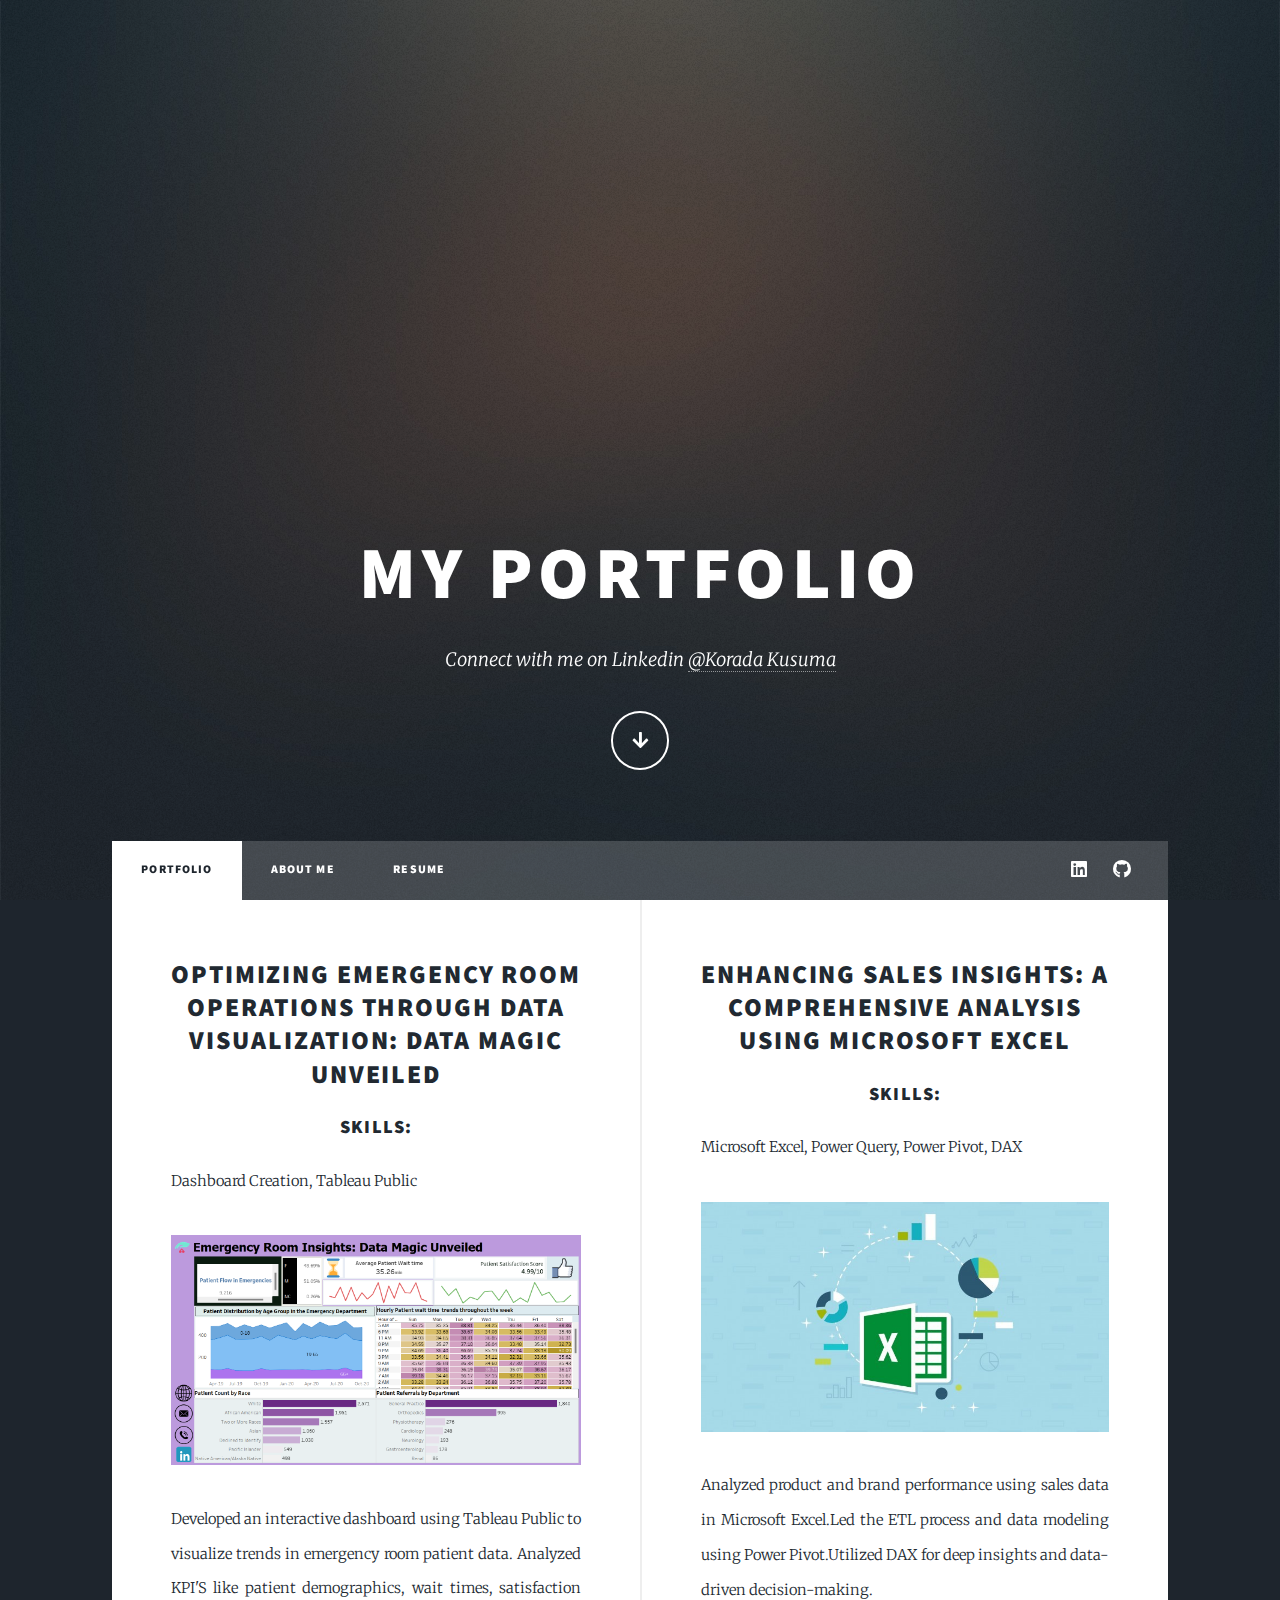
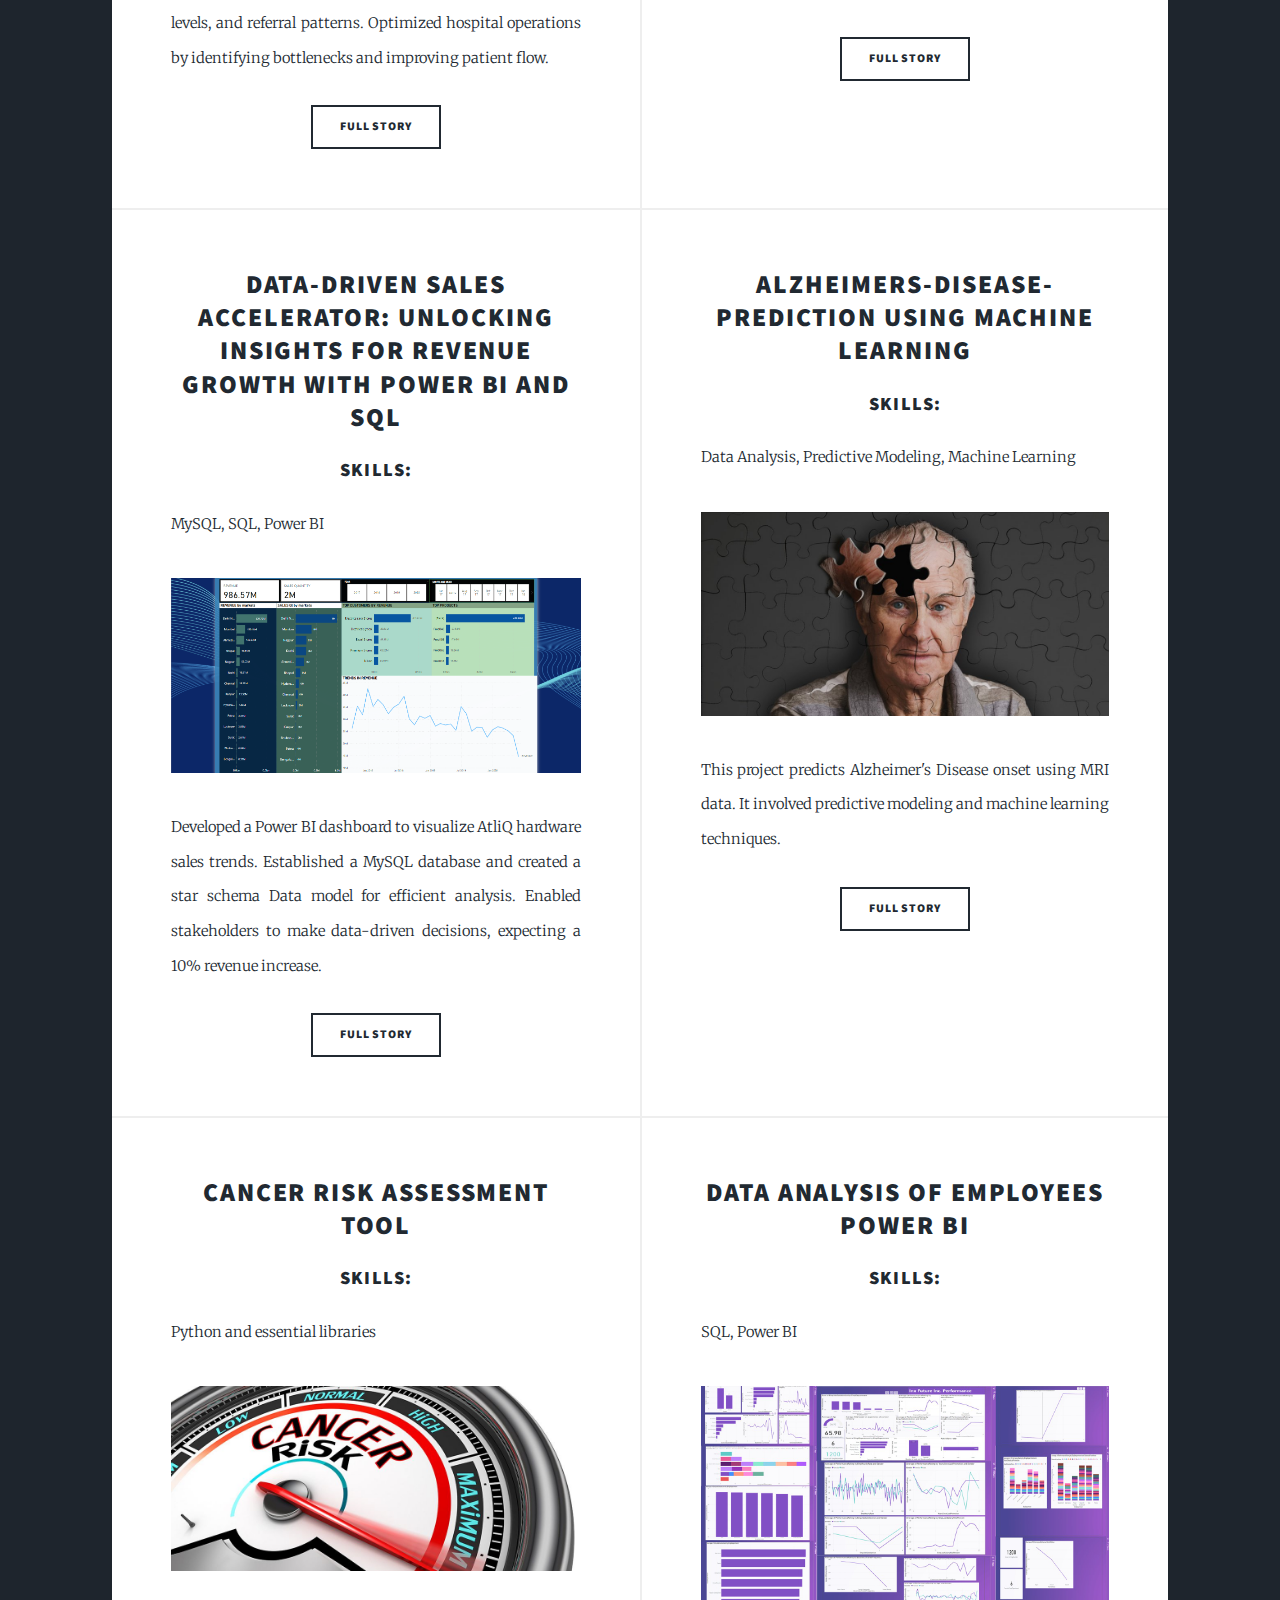
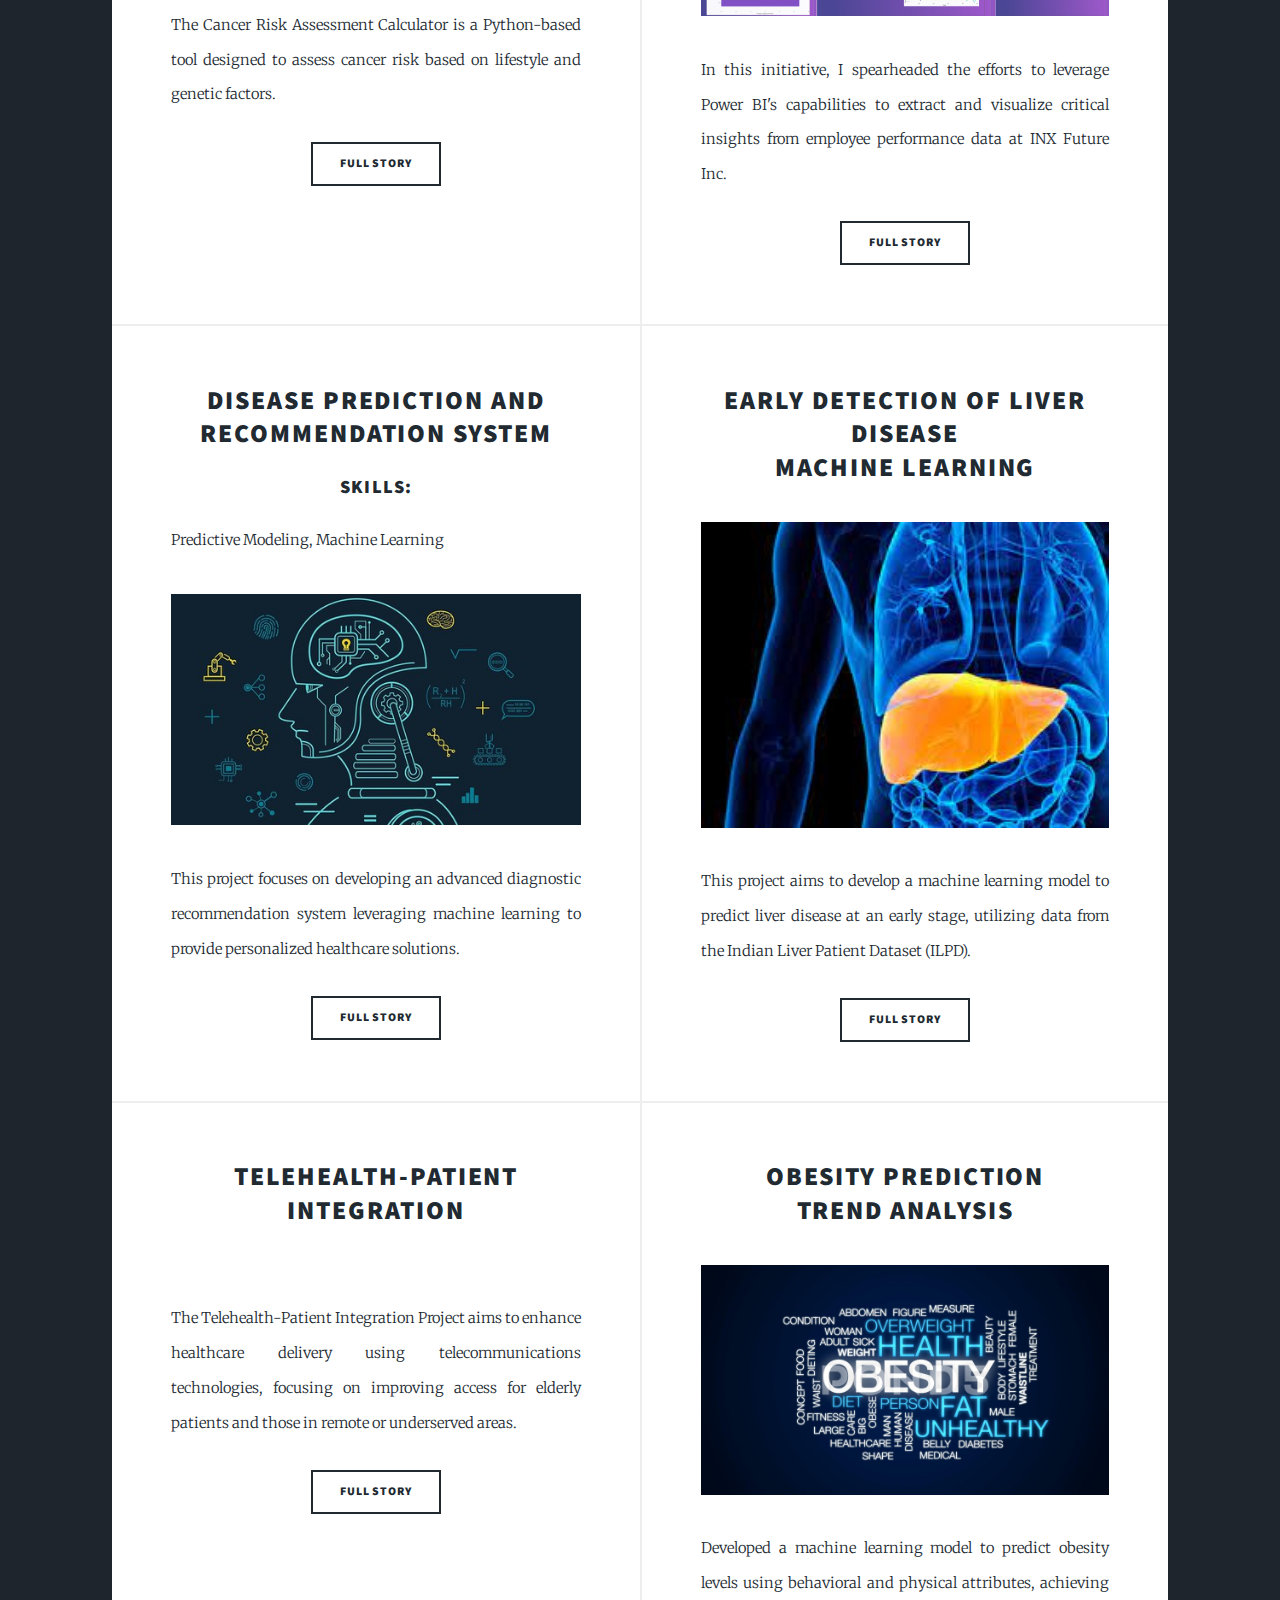
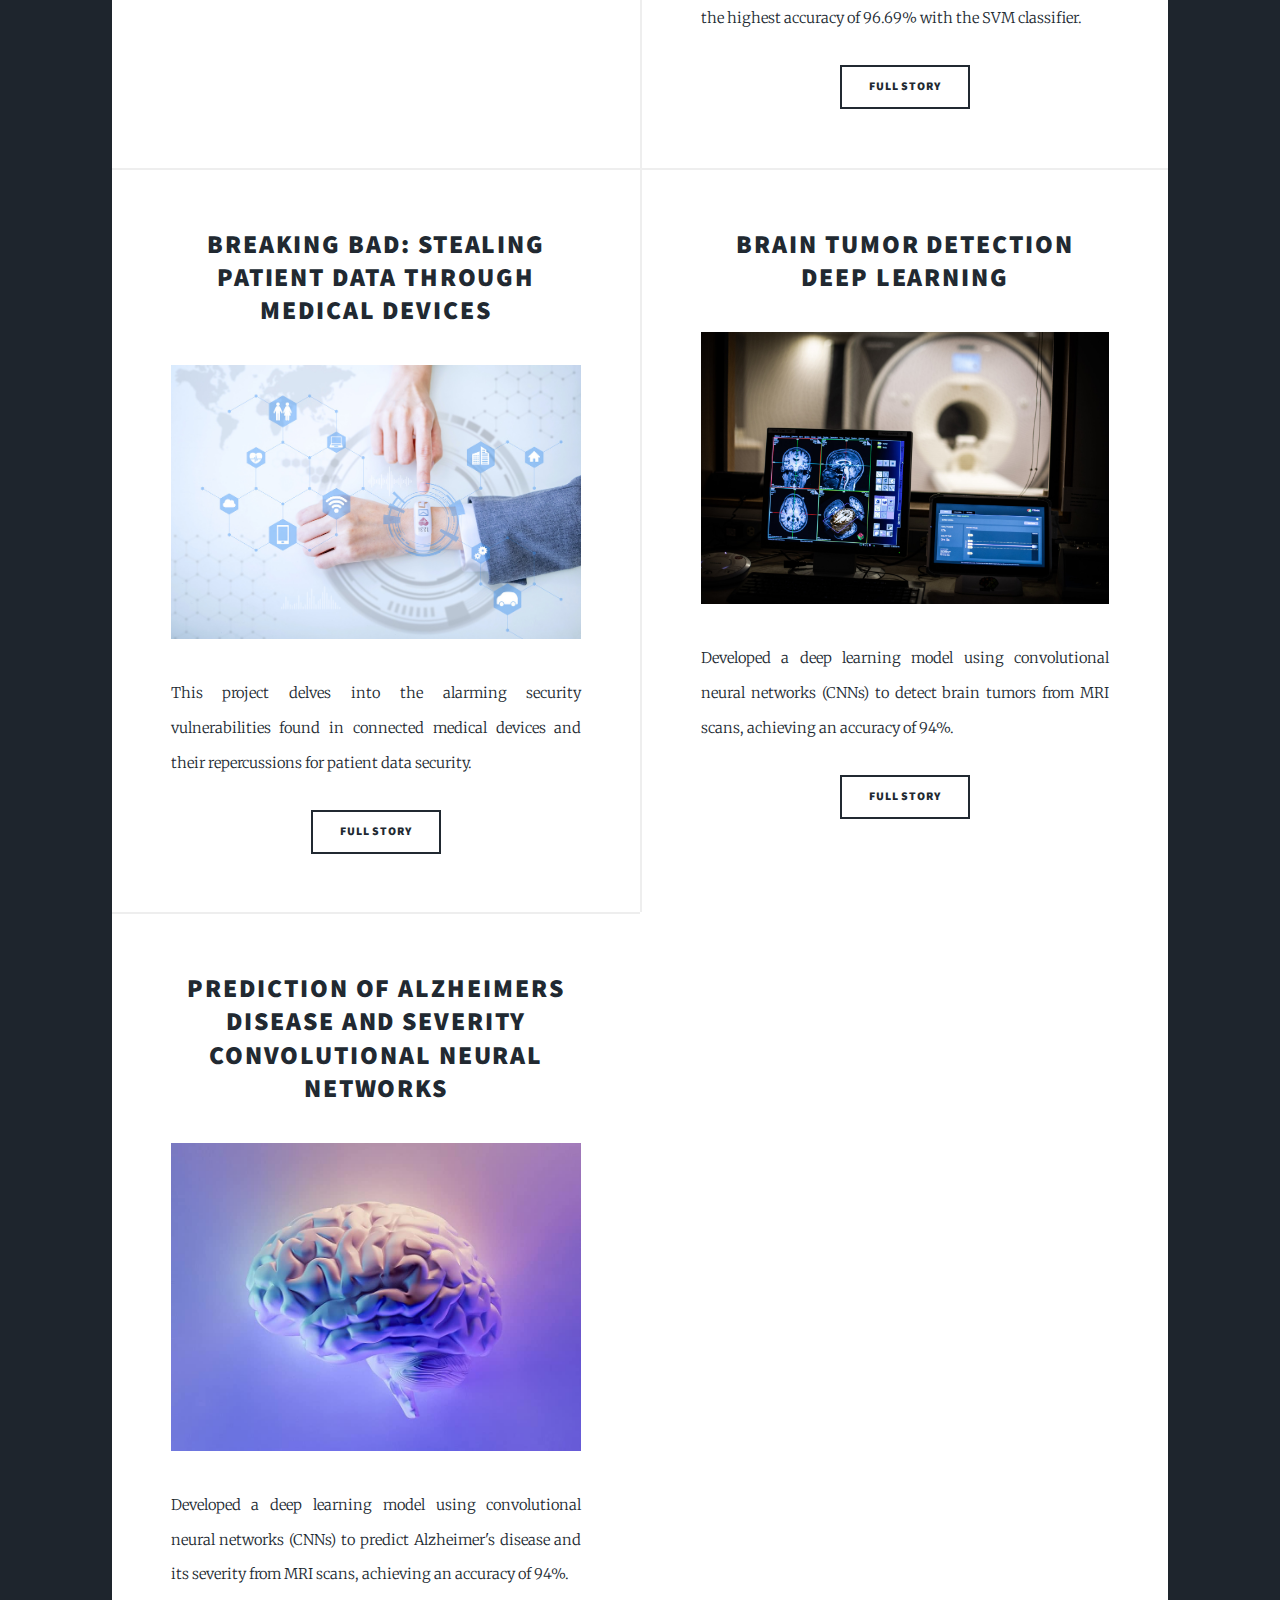
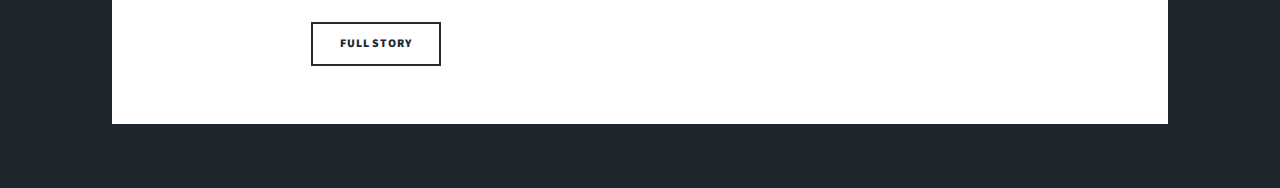
==== commit 6e7cce3b: "Update index.html" ====
--- a/index.html
+++ b/index.html
@@ -56,9 +56,9 @@
 										<p>Dashboard Creation, Tableau Public</p>
 									</section>
 									<a href="#" class="image fit"><img src="images/dashboard 222.png" alt="" /></a>
-									<ul>
-									<p>Developed an interactive dashboard using Tableau Public to visualize trends in emergency room patient data.Analyzed key metrics like patient demographics, wait times, satisfaction levels, and referral patterns.Optimized hospital operations by identifying bottlenecks and improving patient flow.<p>
-									</ul>
+									
+									<p>Developed an interactive dashboard using Tableau Public to visualize trends in emergency room patient data. Analyzed KPI'S like patient demographics, wait times, satisfaction levels, and referral patterns. Optimized hospital operations by identifying bottlenecks and improving patient flow.<p>
+									
 									<ul class="actions special">
 										<li><a href="https://ludicrous-henley-8f7.notion.site/Emergency-Room-Insights-Data-Magic-Unveiled-Tableau-Public-1012d7f96628805c884fe1670aeeee39?pvs=25" class="button">Full Story</a></li>
 									</ul>
@@ -74,9 +74,9 @@
 										<p>Microsoft Excel, Power Query, Power Pivot, DAX</p>
 									</section>
 									<a href="#" class="image fit"><img src="images/EXCEL.jpeg" alt="" /></a>
-									<ul>
+									
 								        <p>Analyzed product and brand performance using sales data in Microsoft Excel.Led the ETL process and data modeling using Power Pivot.Utilized DAX for deep insights and data-driven decision-making.<p>
-									</ul>
+									
 									<ul class="actions special">
 										<li><a href="https://ludicrous-henley-8f7.notion.site/DATA-ANALYSIS-WITH-POWER-QUERY-POWER-PIVOT-AND-DAX-943943b3959e45cfaaff39992ecf4950" class="button">Full Story</a></li>
 									</ul>
@@ -92,9 +92,9 @@
 										<p>MySQL, SQL, Power BI</p>
 									</section>
 									<a href="#" class="image fit"><img src="images/DASHBOARD 111.png" alt="" /></a>
-									<ul>
+									
 								        <p>Developed a Power BI dashboard to visualize AtliQ hardware sales trends. Established a MySQL database and created a star schema Data model for efficient analysis. Enabled stakeholders to make data-driven decisions, expecting a 10% revenue increase.<p>
-									</ul>
+									
 									<ul class="actions special">
 										<li><a href="https://ludicrous-henley-8f7.notion.site/Data-Analysis-Project-with-SQL-and-Microsoft-Power-BI-2bffc681a17947beaf69aaa78f5de5fc?pvs=25" class="button">Full Story</a></li>
 									</ul>
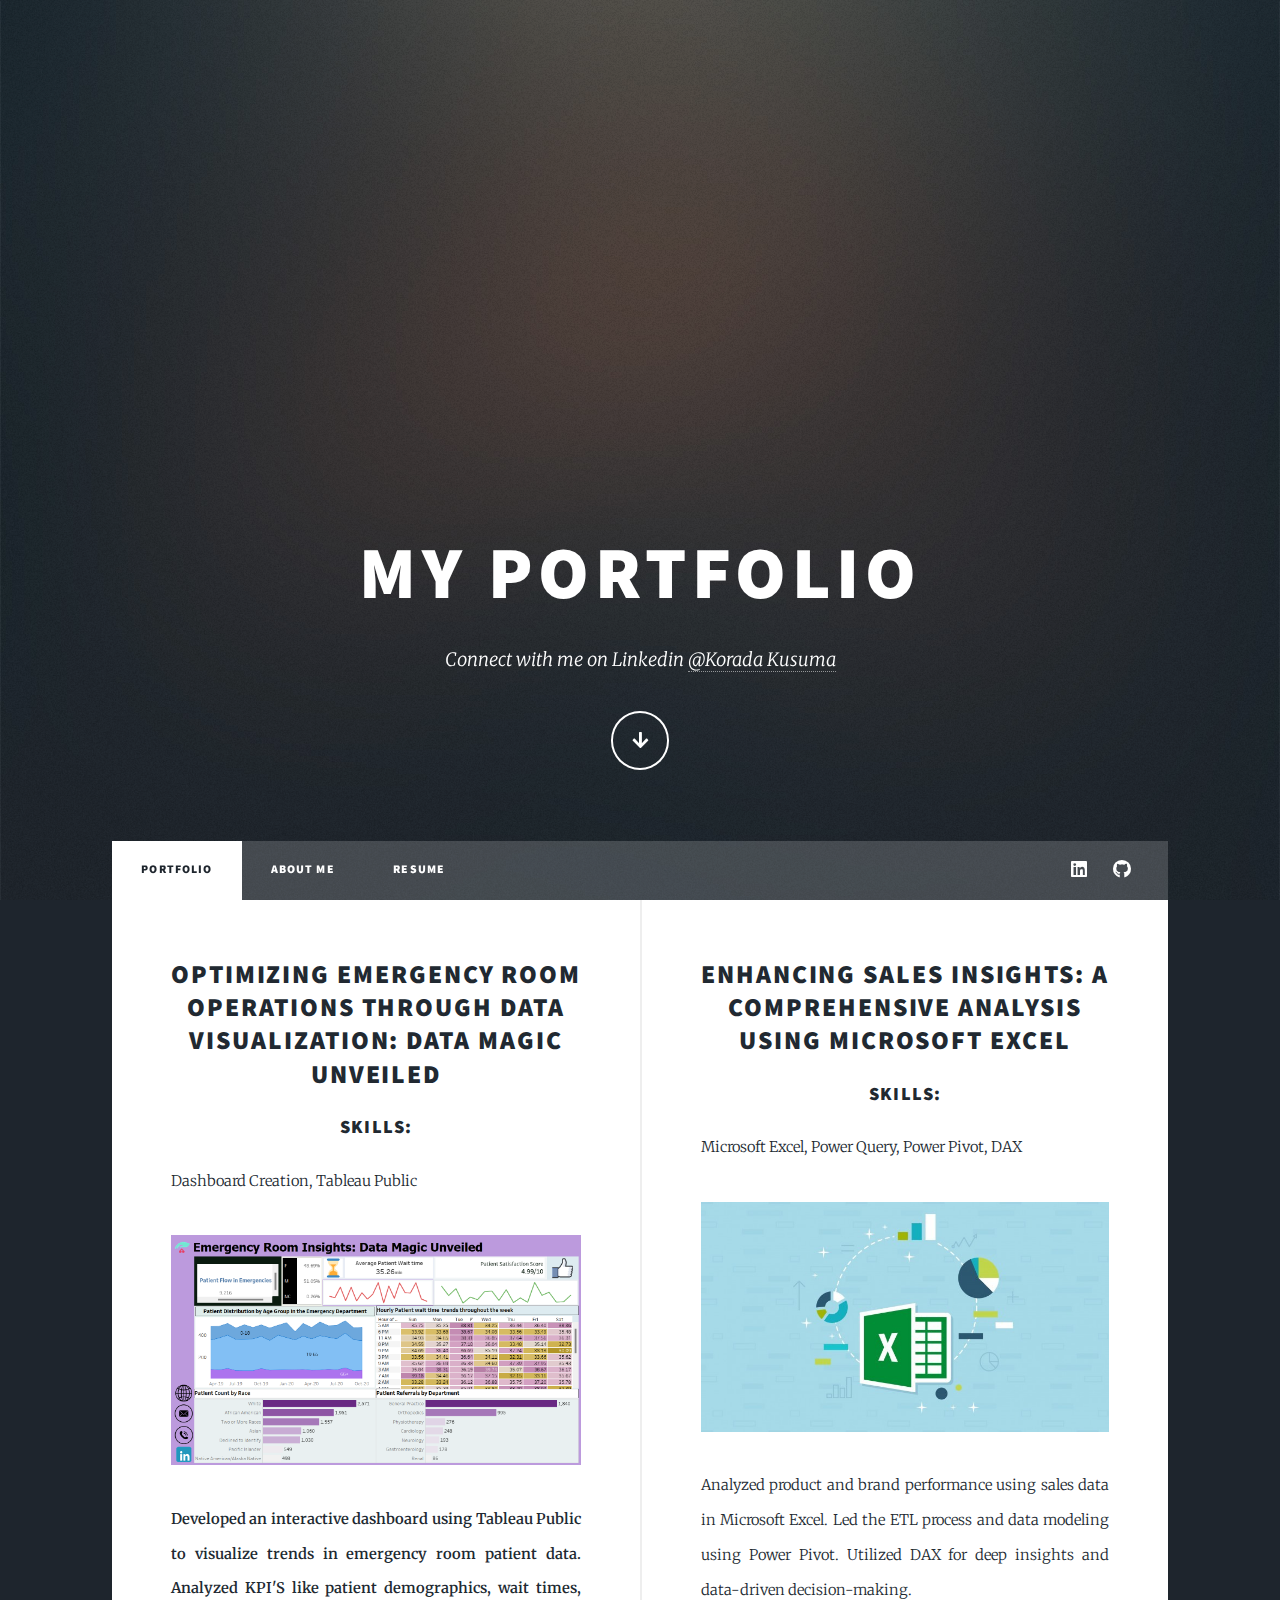
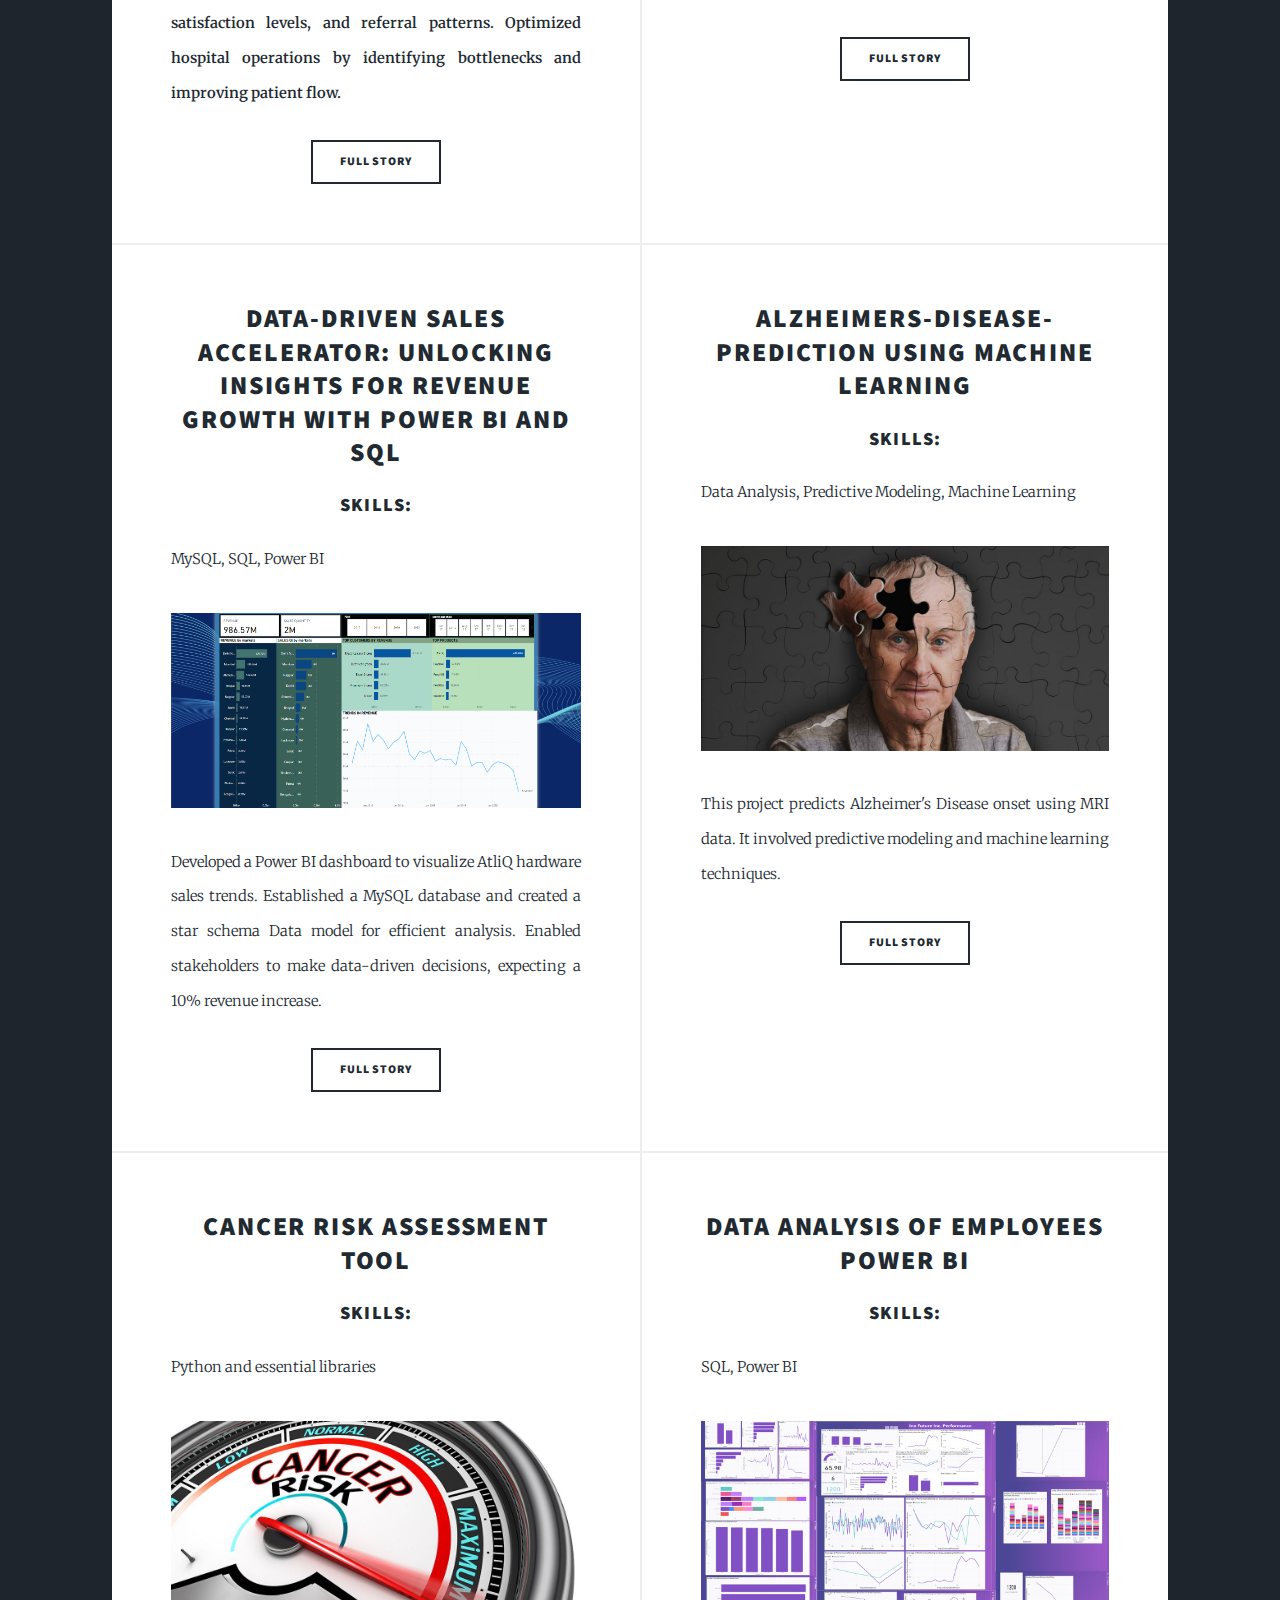
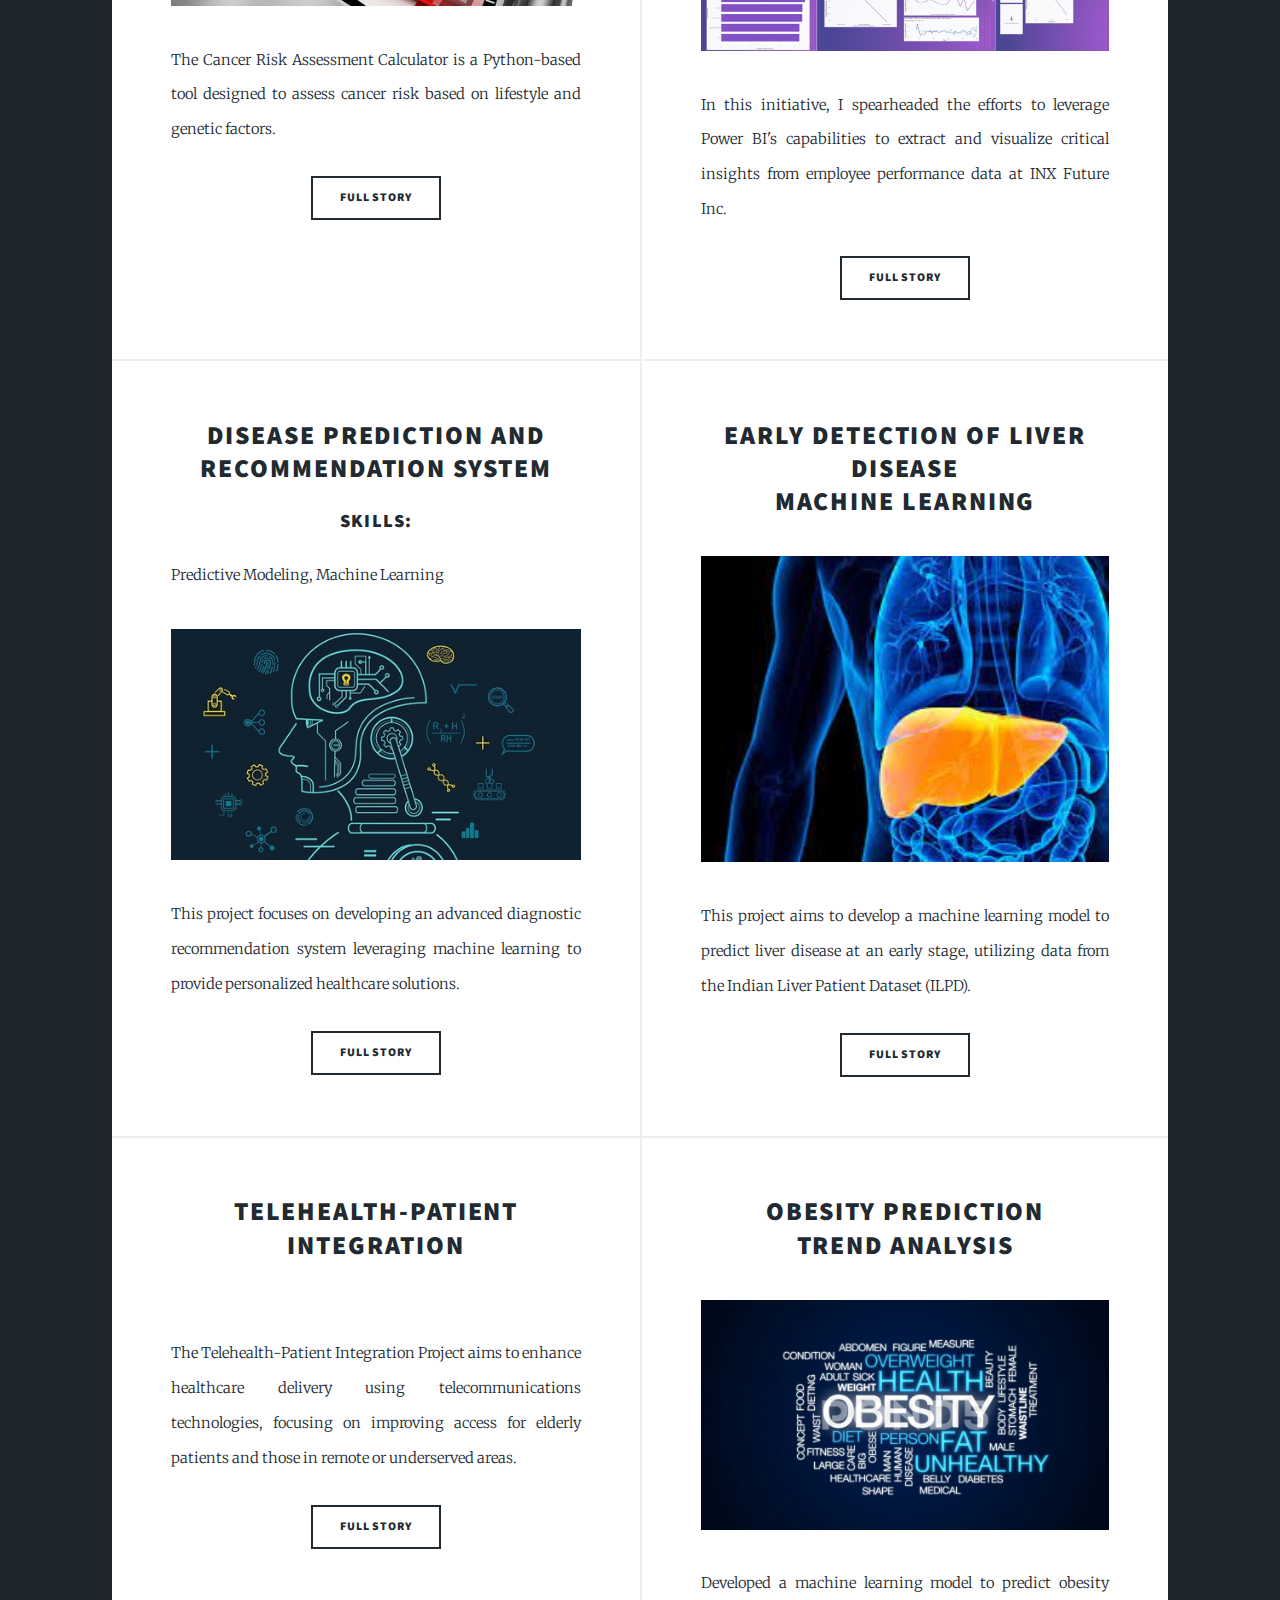
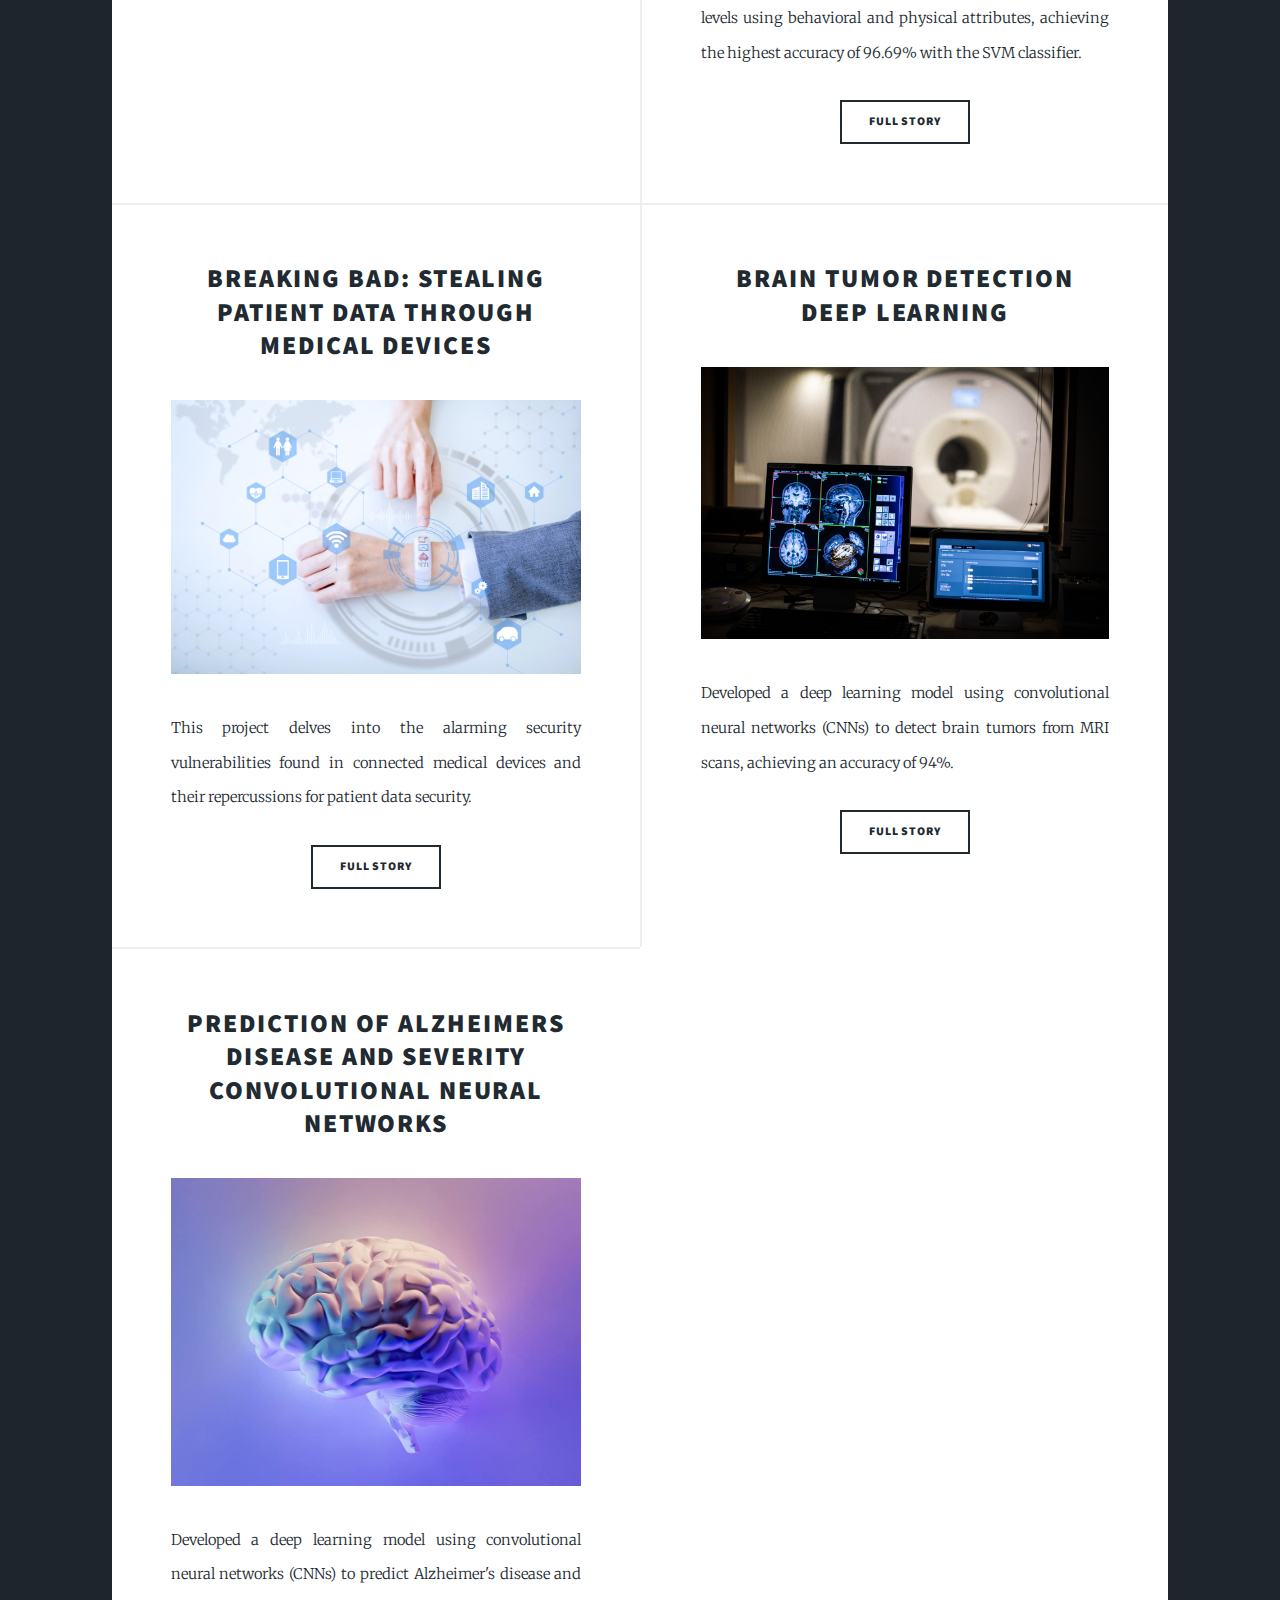
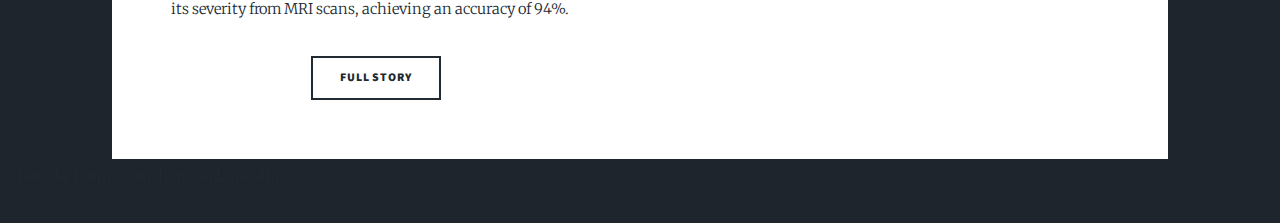
==== commit 59e8f3c2: "Update index.html" ====
--- a/index.html
+++ b/index.html
@@ -57,7 +57,7 @@
 									</section>
 									<a href="#" class="image fit"><img src="images/dashboard 222.png" alt="" /></a>
 									
-									<p>Developed an interactive dashboard using Tableau Public to visualize trends in emergency room patient data. Analyzed KPI'S like patient demographics, wait times, satisfaction levels, and referral patterns. Optimized hospital operations by identifying bottlenecks and improving patient flow.<p>
+									<p><STRONG>Developed an interactive dashboard using Tableau Public to visualize trends in emergency room patient data. Analyzed KPI'S like patient demographics, wait times, satisfaction levels, and referral patterns. Optimized hospital operations by identifying bottlenecks and improving patient flow.</STRONG><p>
 									
 									<ul class="actions special">
 										<li><a href="https://ludicrous-henley-8f7.notion.site/Emergency-Room-Insights-Data-Magic-Unveiled-Tableau-Public-1012d7f96628805c884fe1670aeeee39?pvs=25" class="button">Full Story</a></li>
@@ -75,7 +75,7 @@
 									</section>
 									<a href="#" class="image fit"><img src="images/EXCEL.jpeg" alt="" /></a>
 									
-								        <p>Analyzed product and brand performance using sales data in Microsoft Excel.Led the ETL process and data modeling using Power Pivot.Utilized DAX for deep insights and data-driven decision-making.<p>
+								        <p></STRONG>Analyzed product and brand performance using sales data in Microsoft Excel. Led the ETL process and data modeling using Power Pivot. Utilized DAX for deep insights and data-driven decision-making.</STRONG><p>
 									
 									<ul class="actions special">
 										<li><a href="https://ludicrous-henley-8f7.notion.site/DATA-ANALYSIS-WITH-POWER-QUERY-POWER-PIVOT-AND-DAX-943943b3959e45cfaaff39992ecf4950" class="button">Full Story</a></li>
@@ -93,7 +93,7 @@
 									</section>
 									<a href="#" class="image fit"><img src="images/DASHBOARD 111.png" alt="" /></a>
 									
-								        <p>Developed a Power BI dashboard to visualize AtliQ hardware sales trends. Established a MySQL database and created a star schema Data model for efficient analysis. Enabled stakeholders to make data-driven decisions, expecting a 10% revenue increase.<p>
+								        <p></STRONG>Developed a Power BI dashboard to visualize AtliQ hardware sales trends. Established a MySQL database and created a star schema Data model for efficient analysis. Enabled stakeholders to make data-driven decisions, expecting a 10% revenue increase.</STRONG><p>
 									
 									<ul class="actions special">
 										<li><a href="https://ludicrous-henley-8f7.notion.site/Data-Analysis-Project-with-SQL-and-Microsoft-Power-BI-2bffc681a17947beaf69aaa78f5de5fc?pvs=25" class="button">Full Story</a></li>
@@ -110,7 +110,7 @@
 										<p>Data Analysis, Predictive Modeling, Machine Learning</p>
 									</section>
 									<a href="#" class="image fit"><img src="images/AD IMAGE FOR PORTFPOLIO.jpg" alt="" /></a>
-									<p>This project predicts Alzheimer's Disease onset using MRI data. It involved predictive modeling and machine learning techniques.</p>
+									<p></STRONG>This project predicts Alzheimer's Disease onset using MRI data. It involved predictive modeling and machine learning techniques.</STRONG></p>
 									<ul class="actions special">
 										<li><a href="ad.html" class="button">Full Story</a></li>
 									</ul>
@@ -126,7 +126,7 @@
 										<p>Python and essential libraries</p>
 									</section>
 									<a href="#" class="image fit"><img src="images/increases-cancer-risk.jpg" alt="" /></a>
-									<p>The Cancer Risk Assessment Calculator is a Python-based tool designed to assess cancer risk based on lifestyle and genetic factors.</p>
+									<p></STRONG>The Cancer Risk Assessment Calculator is a Python-based tool designed to assess cancer risk based on lifestyle and genetic factors.</STRONG></p>
 									<ul class="actions special">
 										<li><a href="ad - Copy.html" class="button">Full Story</a></li>
 									</ul>
@@ -142,7 +142,7 @@
 										<p>SQL, Power BI</p>
 									</section>
 									<a href="#" class="image fit"><img src="images/DATA ANALYSTICS EMPLOYEES.jpg" alt="" /></a>
-									<p>In this initiative, I spearheaded the efforts to leverage Power BI's capabilities to extract and visualize critical insights from employee performance data at INX Future Inc.</p>
+									<p></STRONG>In this initiative, I spearheaded the efforts to leverage Power BI's capabilities to extract and visualize critical insights from employee performance data at INX Future Inc.</STRONG></p>
 									<ul class="actions special">
 										<li><a href="DA POWER BI - Copy.html" class="button">Full Story</a></li>
 									</ul>
@@ -157,7 +157,7 @@
 										<p>Predictive Modeling, Machine Learning</p>
 									</section>
 									<a href="#" class="image fit"><img src="images/disease pred.jpg" alt="" /></a>
-									<p>This project focuses on developing an advanced diagnostic recommendation system leveraging machine learning to provide personalized healthcare solutions.</p>
+									<p></STRONG>This project focuses on developing an advanced diagnostic recommendation system leveraging machine learning to provide personalized healthcare solutions.</STRONG></p>
 									<ul class="actions special">
 										<li><a href="DISEASE PREDICTION AND RECOMMENDATION SYSTEM.html" class="button">Full Story</a></li>
 									</ul>
@@ -168,7 +168,7 @@
 										<h2><a href="#">Early Detection of Liver Disease <br /> Machine Learning</a></h2>
 									</header>
 									<a href="#" class="image fit"><img src="images/images.jpg" alt="" /></a>
-									<p>This project aims to develop a machine learning model to predict liver disease at an early stage, utilizing data from the Indian Liver Patient Dataset (ILPD).</p>
+									<p></STRONG>This project aims to develop a machine learning model to predict liver disease at an early stage, utilizing data from the Indian Liver Patient Dataset (ILPD).</STRONG></p>
 									<ul class="actions special">
 										<li><a href="LIVER DISEASE PREDICTION.html" class="button">Full Story</a></li>
 									</ul>
@@ -179,7 +179,7 @@
 										<h2><a href="#">Telehealth-Patient Integration</a></h2>
 									</header>
 									<a href="#" class="image fit"><img src="images/THIS.png" alt="" /></a>
-									<p>The Telehealth-Patient Integration Project aims to enhance healthcare delivery using telecommunications technologies, focusing on improving access for elderly patients and those in remote or underserved areas.</p>
+									<p></STRONG>The Telehealth-Patient Integration Project aims to enhance healthcare delivery using telecommunications technologies, focusing on improving access for elderly patients and those in remote or underserved areas.</STRONG></p>
 									<ul class="actions special">
 										<li><a href="TELE-HEALTH INTEGRATION.html" class="button">Full Story</a></li>
 									</ul>
@@ -190,7 +190,7 @@
 										<h2><a href="#">Obesity Prediction <br /> Trend Analysis</a></h2>
 									</header>
 									<a href="#" class="image fit"><img src="images/Obesity Predict image.jpg" alt="" /></a>
-									<p>Developed a machine learning model to predict obesity levels using behavioral and physical attributes, achieving the highest accuracy of 96.69% with the SVM classifier.</p>
+									<p></STRONG>Developed a machine learning model to predict obesity levels using behavioral and physical attributes, achieving the highest accuracy of 96.69% with the SVM classifier.</STRONG></p>
 									<ul class="actions special">
 										<li><a href="obesity prediction.html" class="button">Full Story</a></li>
 									</ul>
@@ -201,7 +201,7 @@
 										<h2><a href="#">Breaking Bad: Stealing Patient Data Through Medical Devices</a></h2>
 									</header>
 									<a href="#" class="image fit"><img src="images/Breaking bad Stealing patient data.jpeg" alt="" /></a>
-									<p>This project delves into the alarming security vulnerabilities found in connected medical devices and their repercussions for patient data security.</p>
+									<p></STRONG>This project delves into the alarming security vulnerabilities found in connected medical devices and their repercussions for patient data security.</STRONG></p>
 									<ul class="actions special">
 										<li><a href="https://drive.google.com/file/d/1zmkAYKp48wTFoO-h_c-F6Kd4kw6r1TF5/view?usp=sharing" class="button">Full Story</a></li>
 									</ul>
@@ -212,7 +212,7 @@
 										<h2><a href="#">Brain Tumor Detection <br /> Deep Learning</a></h2>
 									</header>
 									<a href="#" class="image fit"><img src="images/bt.jpg" alt="" /></a>
-									<p>Developed a deep learning model using convolutional neural networks (CNNs) to detect brain tumors from MRI scans, achieving an accuracy of 94%.</p>
+									<p></STRONG>Developed a deep learning model using convolutional neural networks (CNNs) to detect brain tumors from MRI scans, achieving an accuracy of 94%. </STRONG></p>
 									<ul class="actions special">
 										<li><a href="https://drive.google.com/file/d/1SyOq3p9Jg6FXCVRqzH_L33EopZjeZcMw/view?usp=drive_link" class="button">Full Story</a></li>
 									</ul>
@@ -223,7 +223,7 @@
 										<h2><a href="#">Prediction of Alzheimers Disease and Severity <br /> Convolutional Neural Networks</a></h2>
 									</header>
 									<a href="#" class="image fit"><img src="images/AD CNN IMAGE.jpg" alt="" /></a>
-									<p>Developed a deep learning model using convolutional neural networks (CNNs) to predict Alzheimer's disease and its severity from MRI scans, achieving an accuracy of 94%.</p>
+									<p></STRONG>Developed a deep learning model using convolutional neural networks (CNNs) to predict Alzheimer's disease and its severity from MRI scans, achieving an accuracy of 94%.</STRONG></p>
 									<ul class="actions special">
 										<li><a href="https://drive.google.com/file/d/10_PLUhDyO3X7gAvTBAU2BEte9Wdb9hbq/view?usp=drive_link" class="button">Full Story</a></li>
 									</ul>
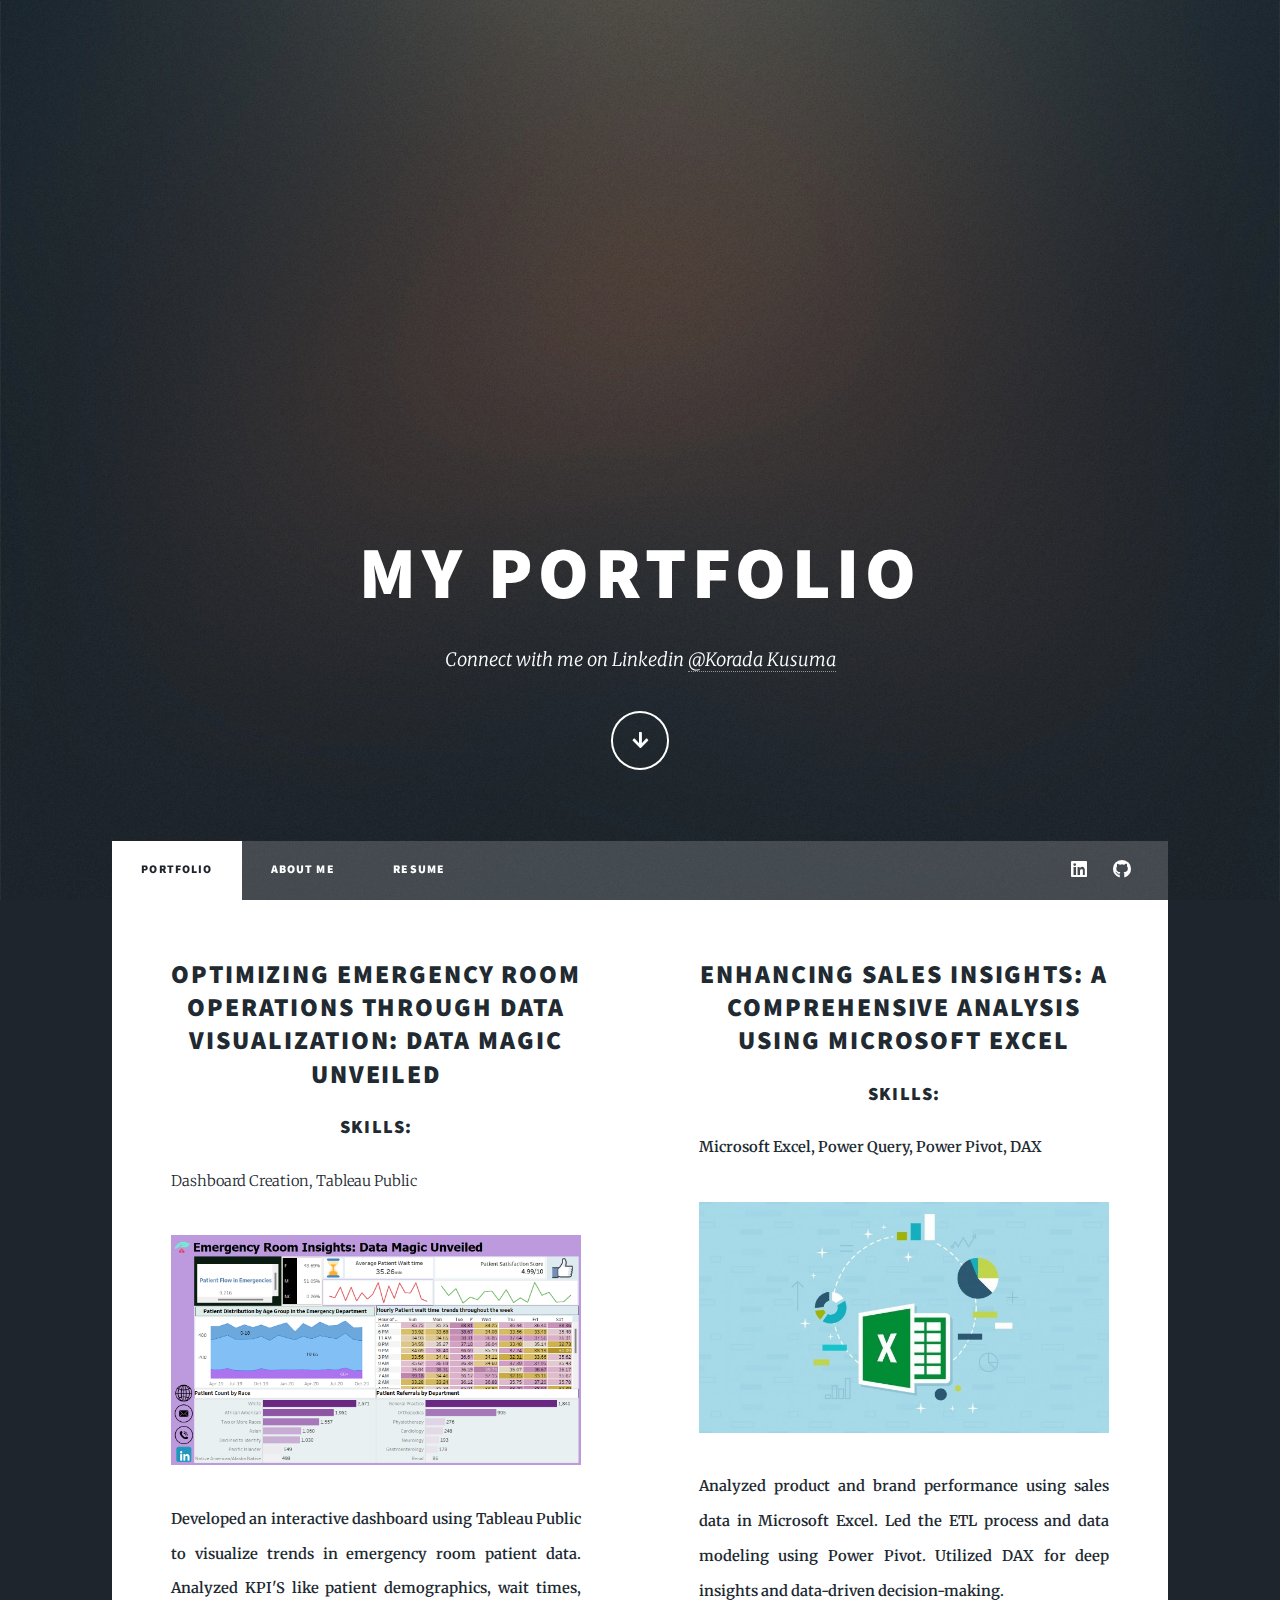
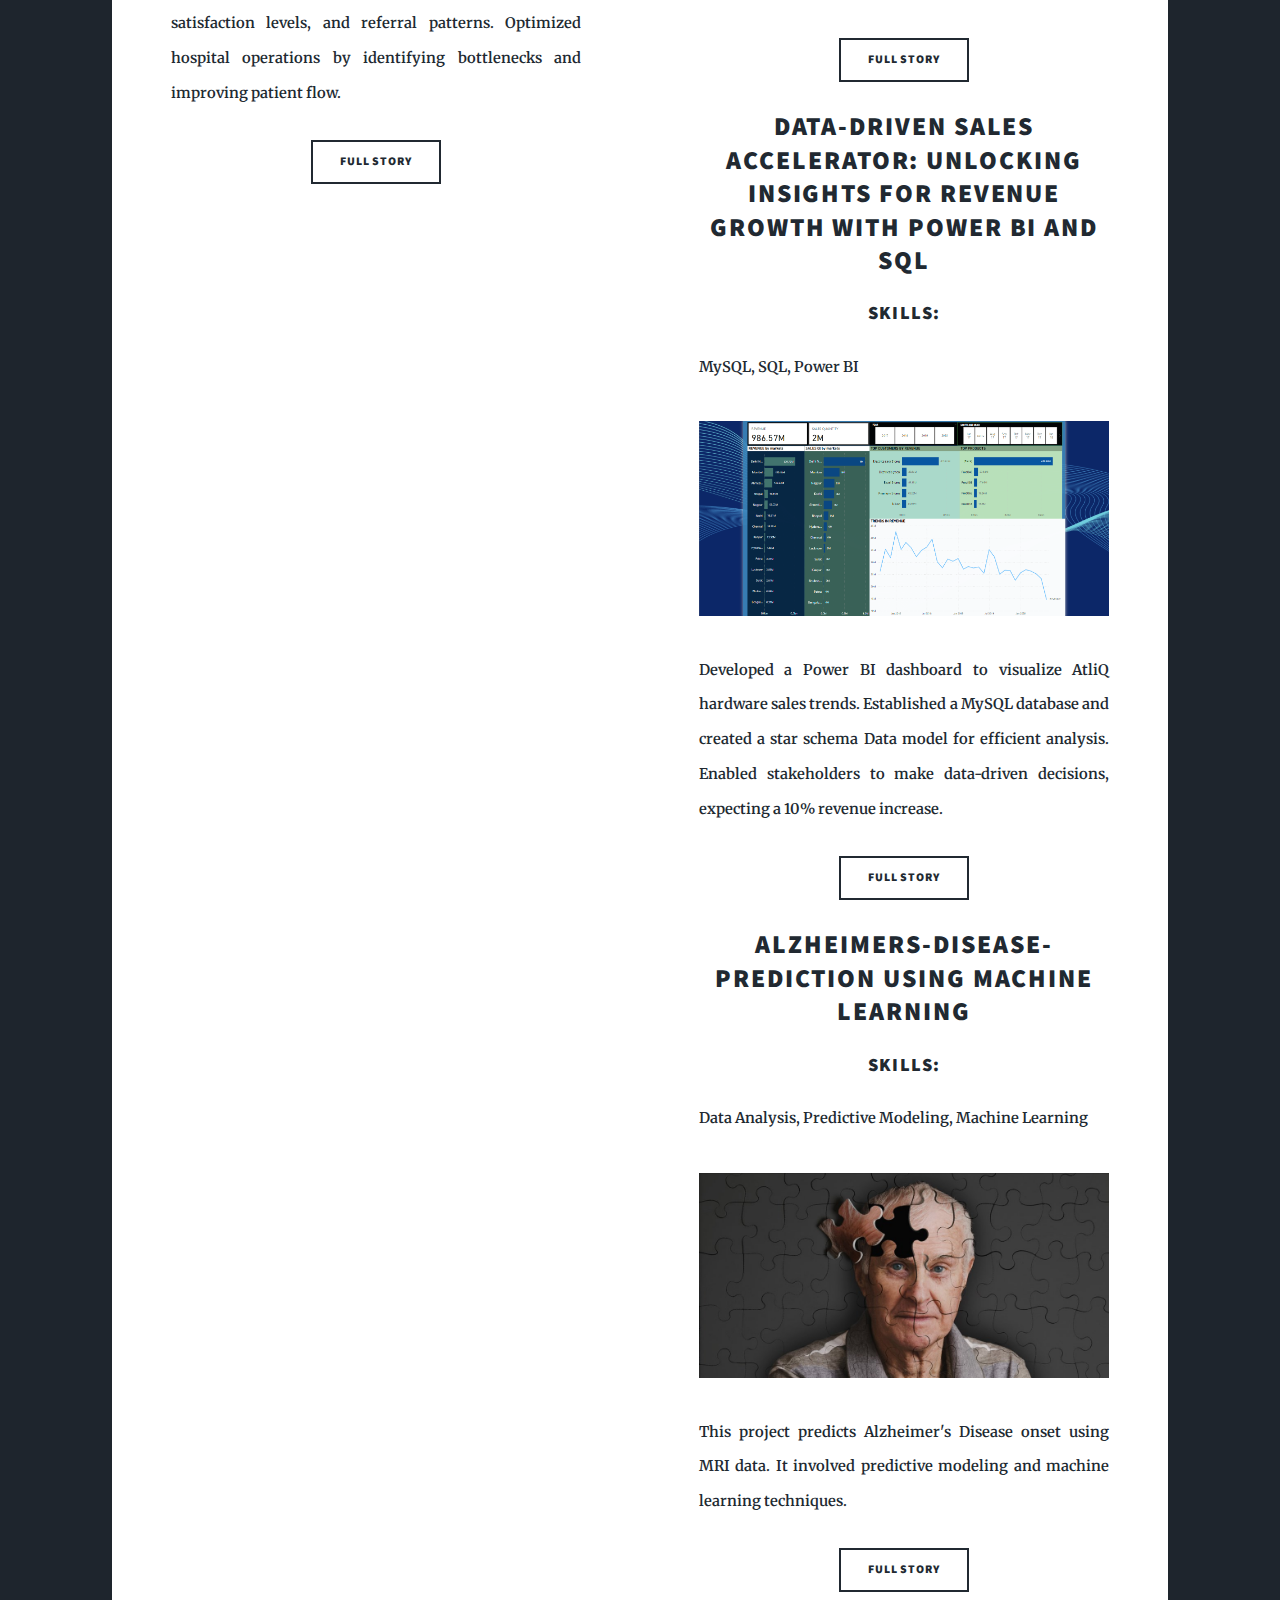
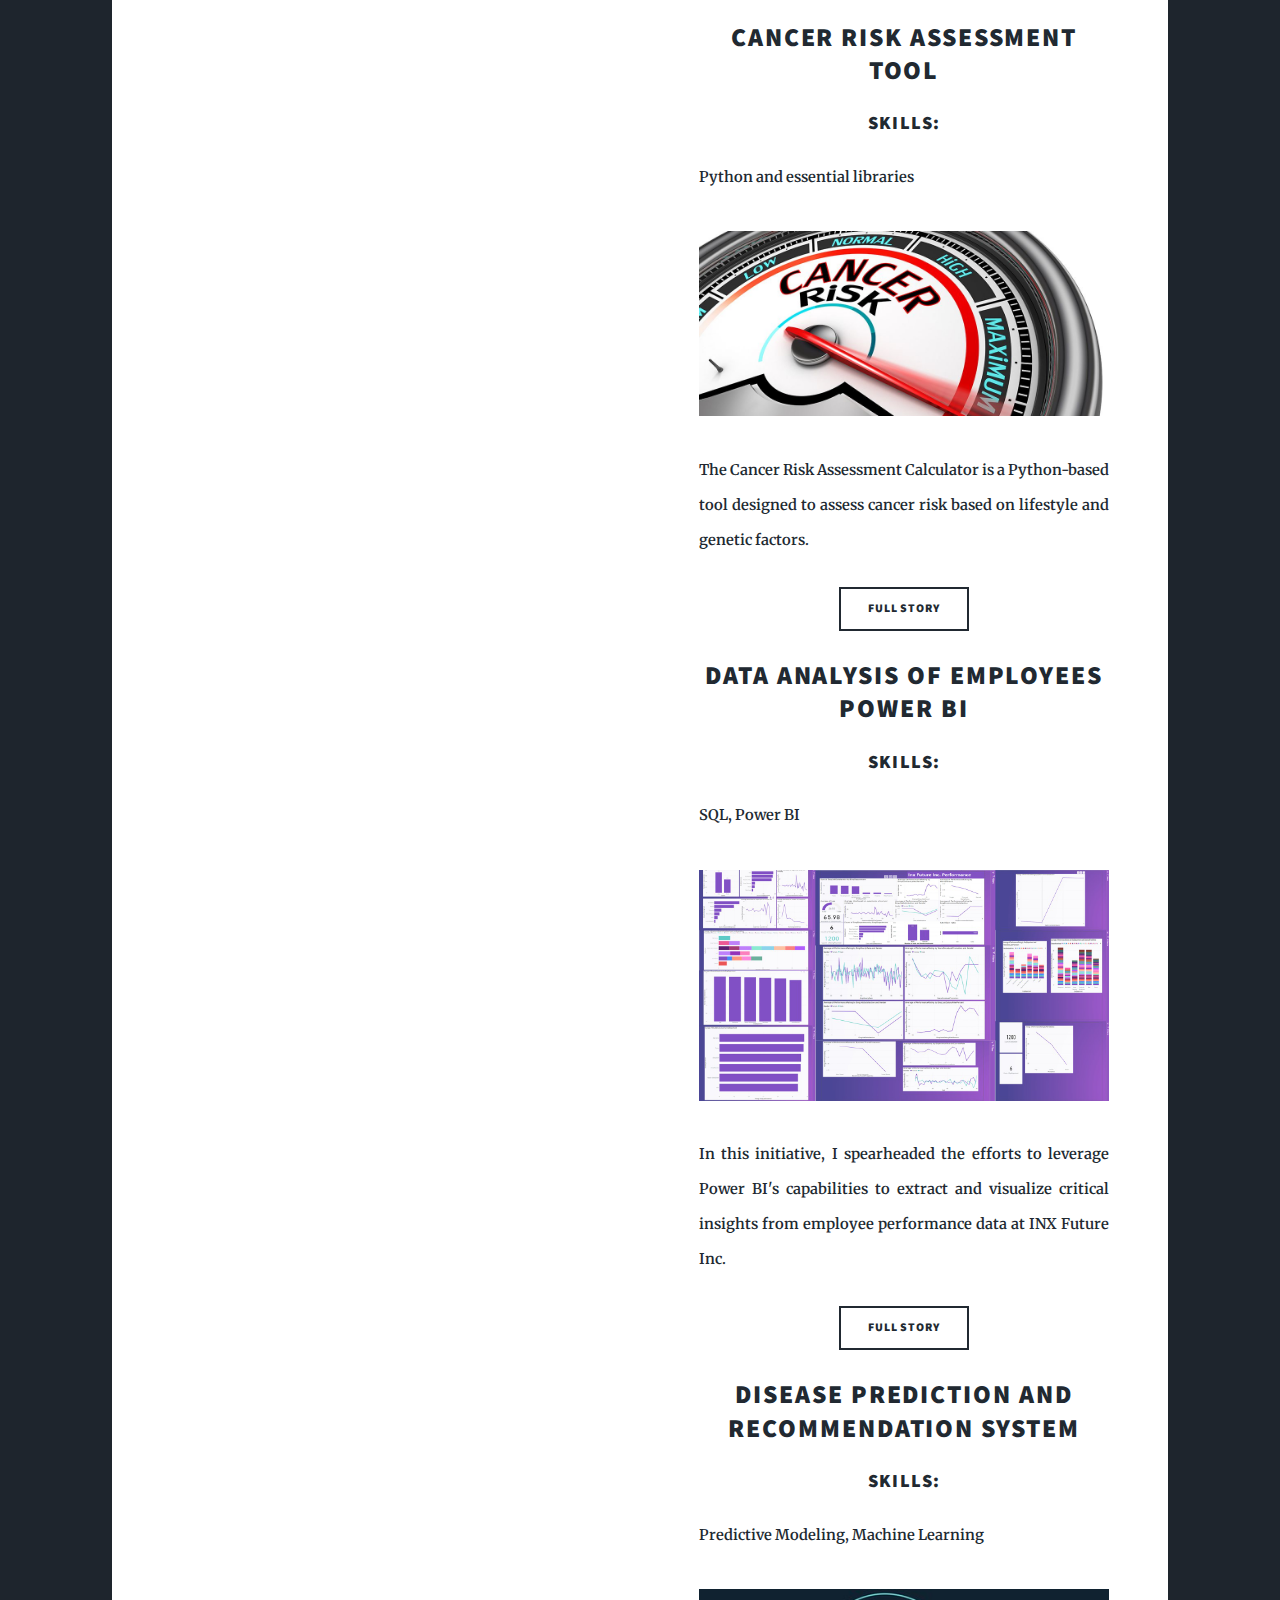
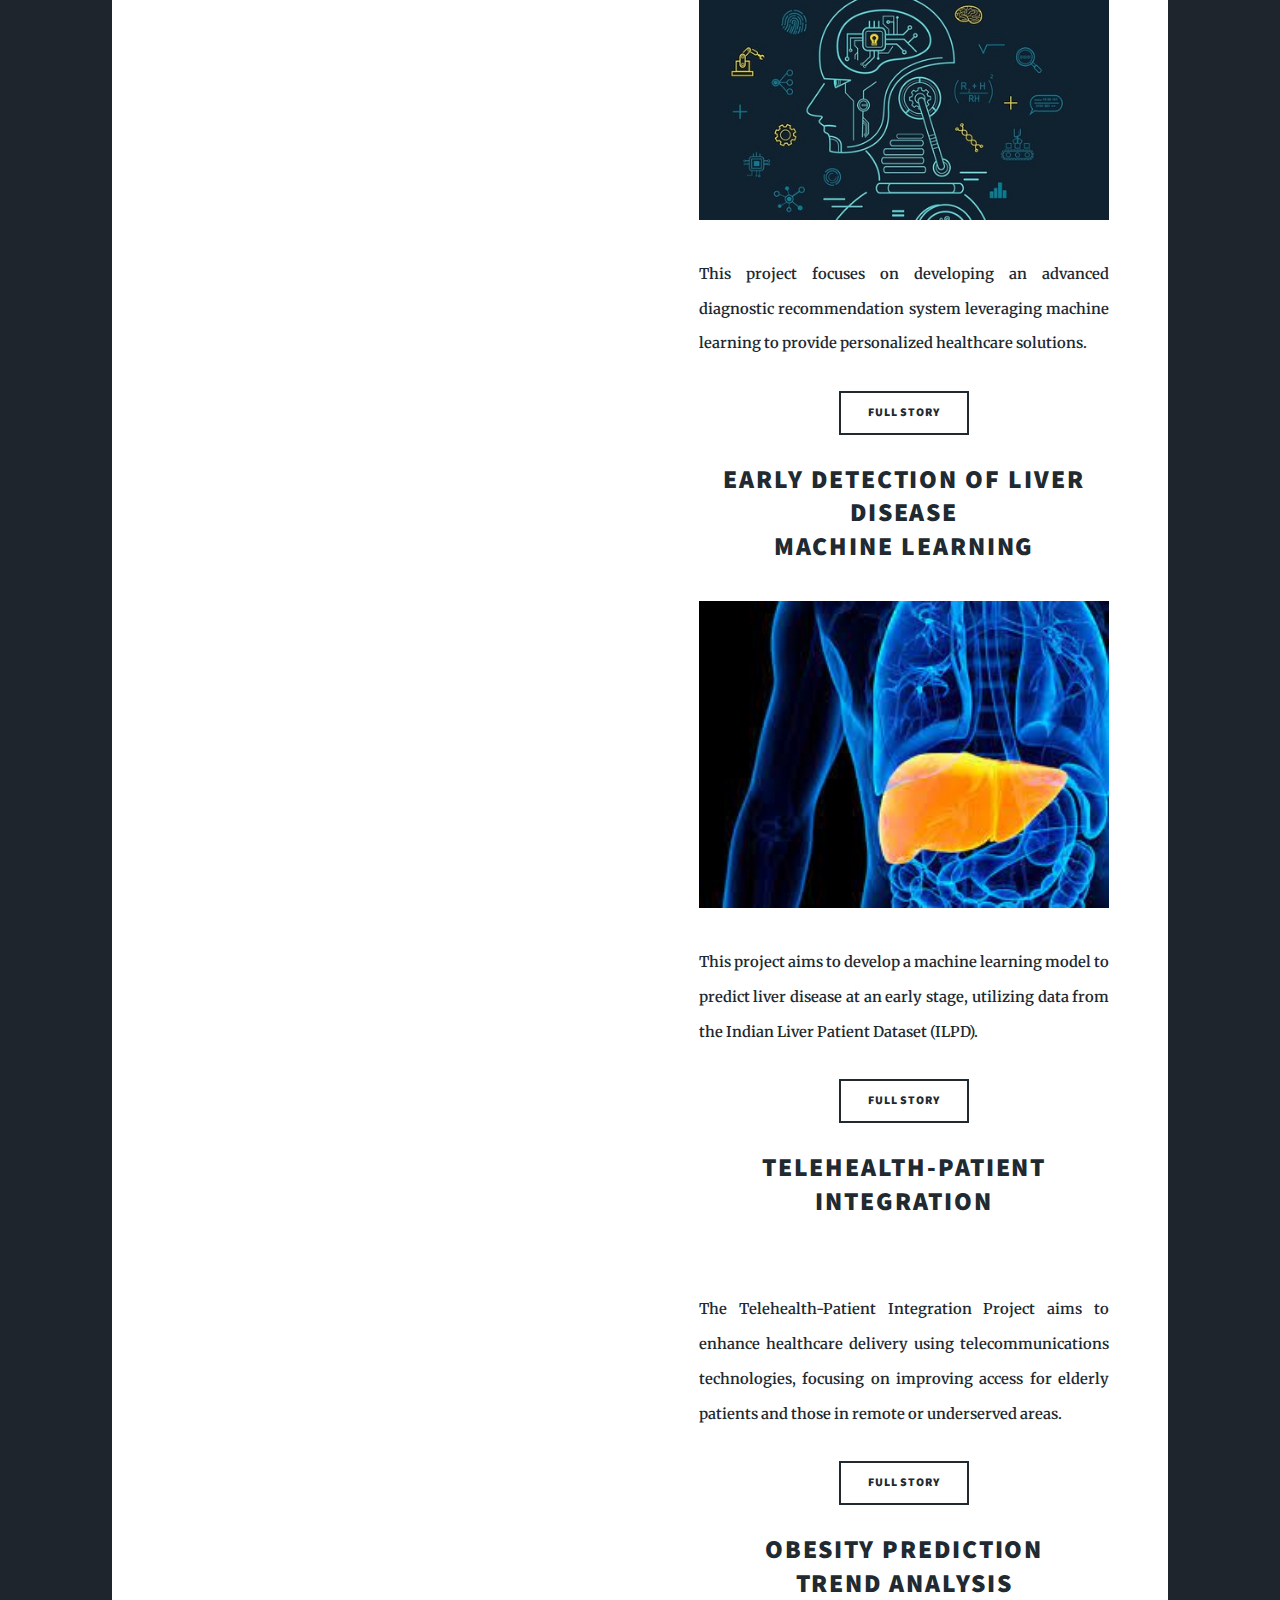
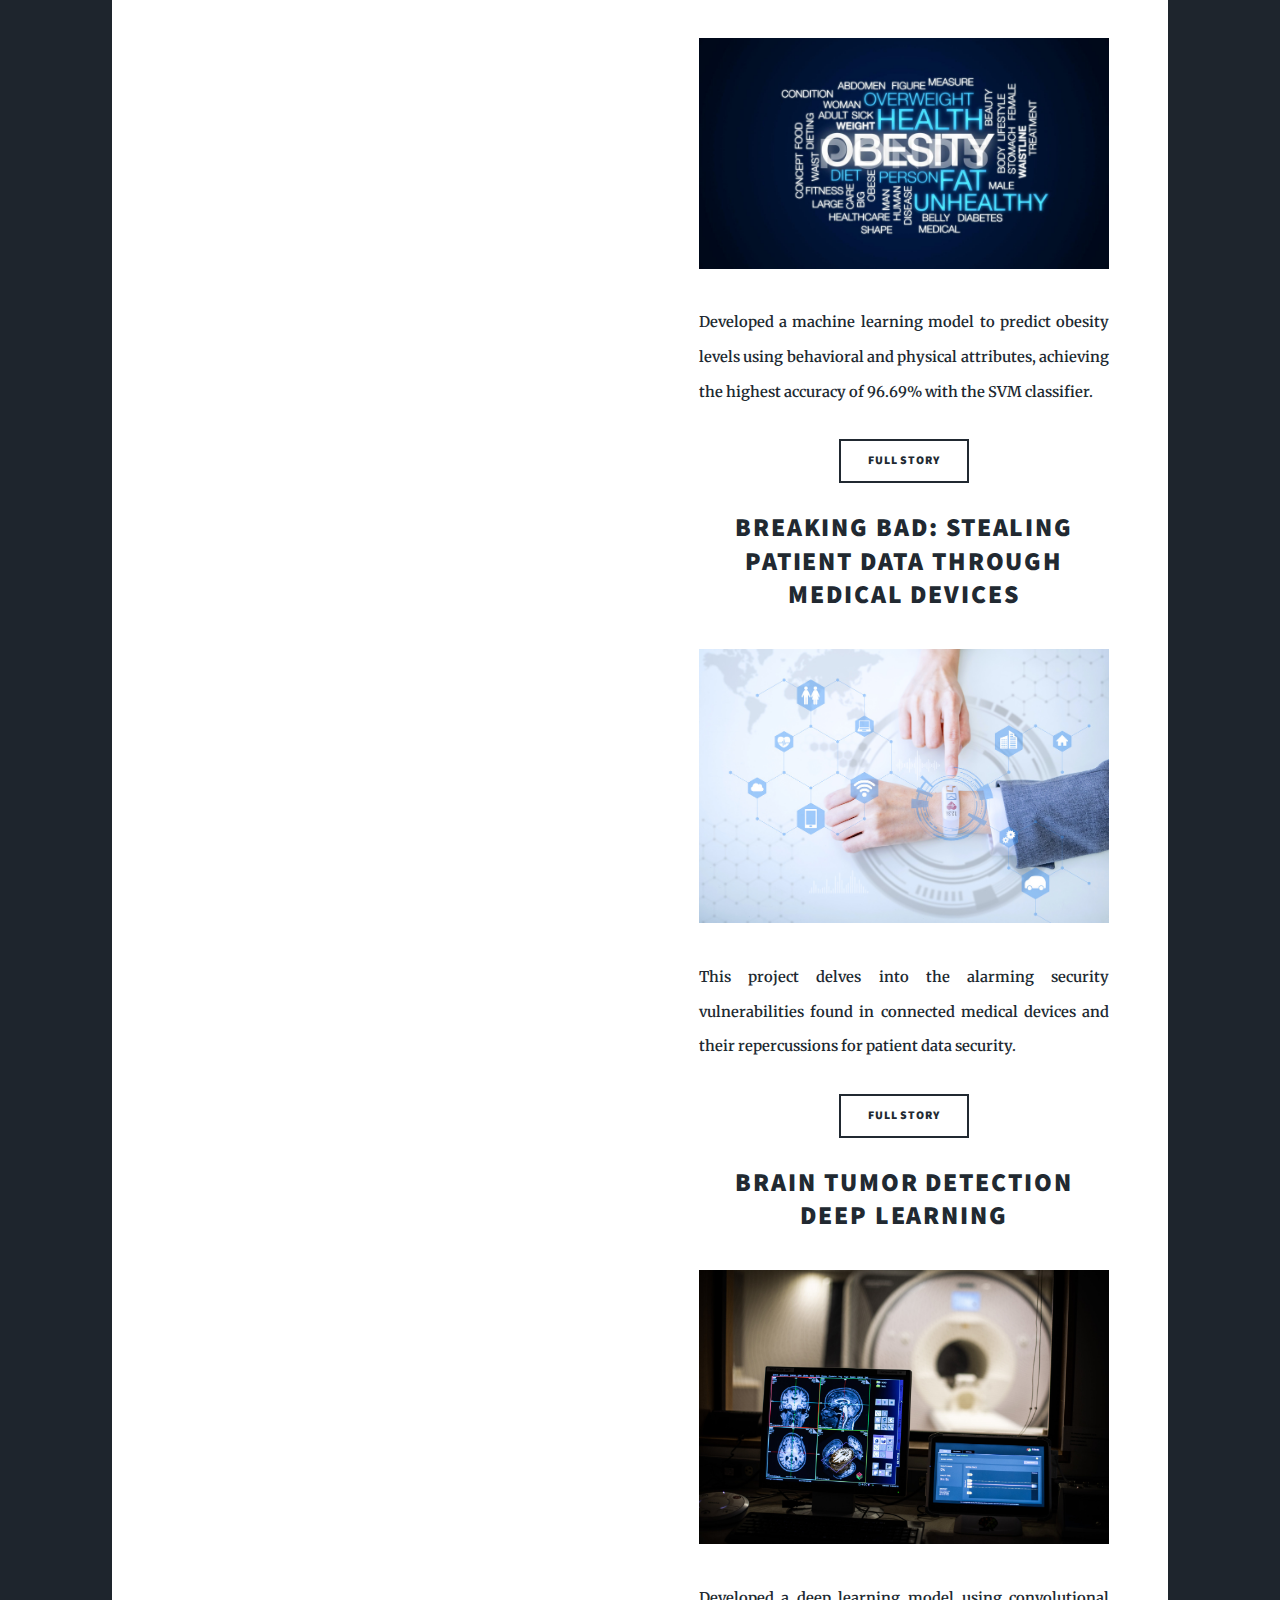
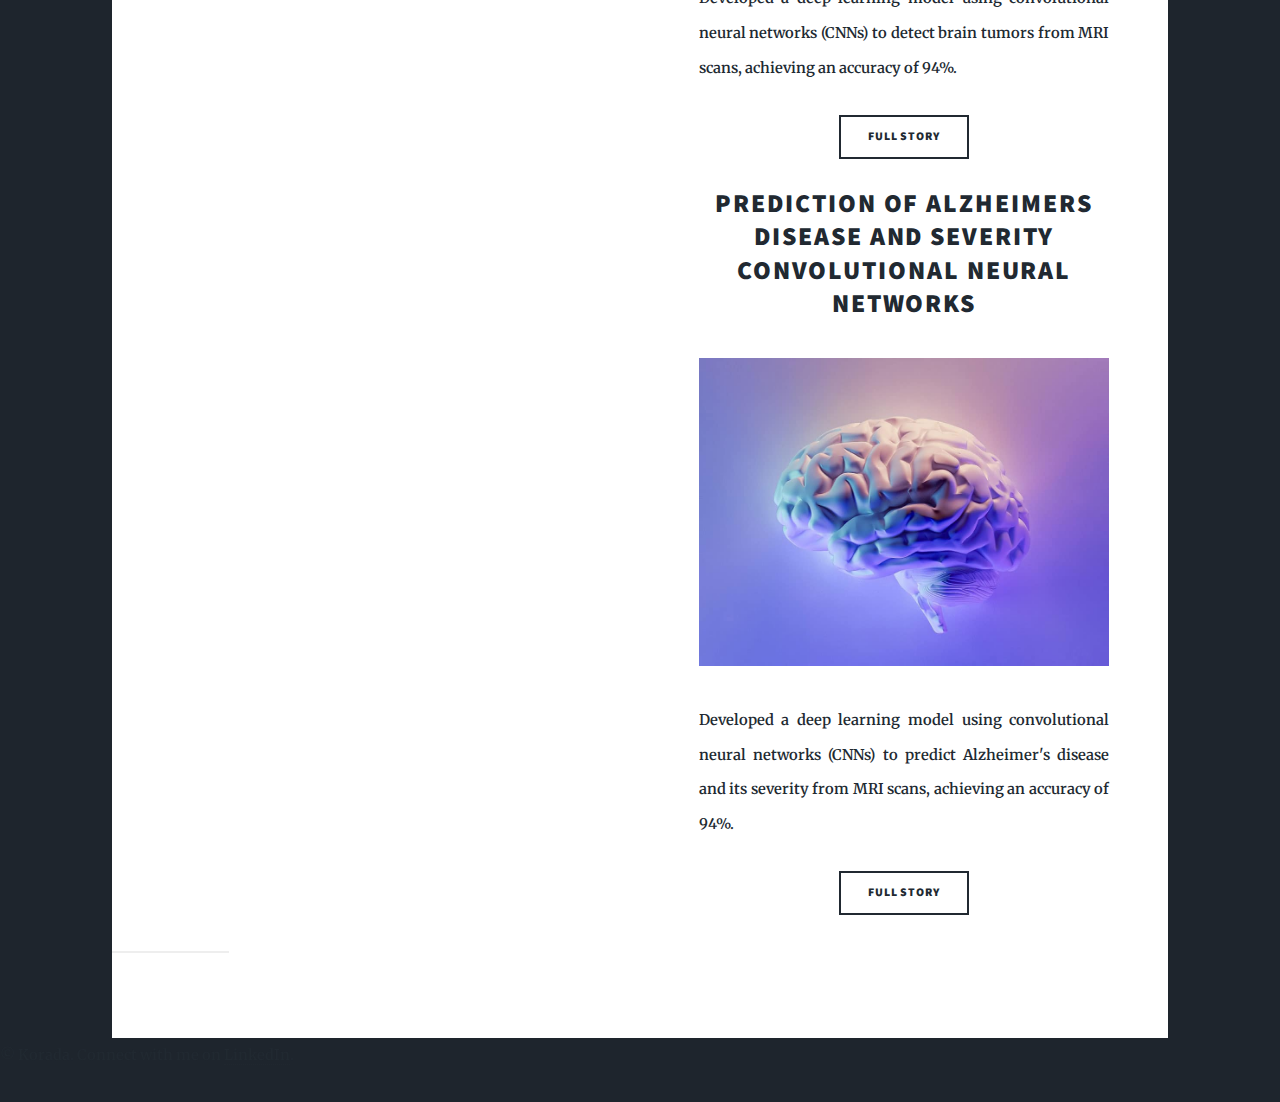
==== commit fb87075e: "Update index.html" ====
--- a/index.html
+++ b/index.html
@@ -57,7 +57,7 @@
 									</section>
 									<a href="#" class="image fit"><img src="images/dashboard 222.png" alt="" /></a>
 									
-									<p><STRONG>Developed an interactive dashboard using Tableau Public to visualize trends in emergency room patient data. Analyzed KPI'S like patient demographics, wait times, satisfaction levels, and referral patterns. Optimized hospital operations by identifying bottlenecks and improving patient flow.</STRONG><p>
+									<p><STRONG>Developed an interactive dashboard using Tableau Public to visualize trends in emergency room patient data. Analyzed KPI'S like patient demographics, wait times, satisfaction levels, and referral patterns. Optimized hospital operations by identifying bottlenecks and improving patient flow.<STRONG><p>
 									
 									<ul class="actions special">
 										<li><a href="https://ludicrous-henley-8f7.notion.site/Emergency-Room-Insights-Data-Magic-Unveiled-Tableau-Public-1012d7f96628805c884fe1670aeeee39?pvs=25" class="button">Full Story</a></li>
@@ -75,7 +75,7 @@
 									</section>
 									<a href="#" class="image fit"><img src="images/EXCEL.jpeg" alt="" /></a>
 									
-								        <p></STRONG>Analyzed product and brand performance using sales data in Microsoft Excel. Led the ETL process and data modeling using Power Pivot. Utilized DAX for deep insights and data-driven decision-making.</STRONG><p>
+								        <p></STRONG>Analyzed product and brand performance using sales data in Microsoft Excel. Led the ETL process and data modeling using Power Pivot. Utilized DAX for deep insights and data-driven decision-making.<STRONG><p>
 									
 									<ul class="actions special">
 										<li><a href="https://ludicrous-henley-8f7.notion.site/DATA-ANALYSIS-WITH-POWER-QUERY-POWER-PIVOT-AND-DAX-943943b3959e45cfaaff39992ecf4950" class="button">Full Story</a></li>
@@ -93,7 +93,7 @@
 									</section>
 									<a href="#" class="image fit"><img src="images/DASHBOARD 111.png" alt="" /></a>
 									
-								        <p></STRONG>Developed a Power BI dashboard to visualize AtliQ hardware sales trends. Established a MySQL database and created a star schema Data model for efficient analysis. Enabled stakeholders to make data-driven decisions, expecting a 10% revenue increase.</STRONG><p>
+								        <p></STRONG>Developed a Power BI dashboard to visualize AtliQ hardware sales trends. Established a MySQL database and created a star schema Data model for efficient analysis. Enabled stakeholders to make data-driven decisions, expecting a 10% revenue increase.<STRONG><p>
 									
 									<ul class="actions special">
 										<li><a href="https://ludicrous-henley-8f7.notion.site/Data-Analysis-Project-with-SQL-and-Microsoft-Power-BI-2bffc681a17947beaf69aaa78f5de5fc?pvs=25" class="button">Full Story</a></li>
@@ -110,7 +110,7 @@
 										<p>Data Analysis, Predictive Modeling, Machine Learning</p>
 									</section>
 									<a href="#" class="image fit"><img src="images/AD IMAGE FOR PORTFPOLIO.jpg" alt="" /></a>
-									<p></STRONG>This project predicts Alzheimer's Disease onset using MRI data. It involved predictive modeling and machine learning techniques.</STRONG></p>
+									<p></STRONG>This project predicts Alzheimer's Disease onset using MRI data. It involved predictive modeling and machine learning techniques.<STRONG></p>
 									<ul class="actions special">
 										<li><a href="ad.html" class="button">Full Story</a></li>
 									</ul>
@@ -126,7 +126,7 @@
 										<p>Python and essential libraries</p>
 									</section>
 									<a href="#" class="image fit"><img src="images/increases-cancer-risk.jpg" alt="" /></a>
-									<p></STRONG>The Cancer Risk Assessment Calculator is a Python-based tool designed to assess cancer risk based on lifestyle and genetic factors.</STRONG></p>
+									<p></STRONG>The Cancer Risk Assessment Calculator is a Python-based tool designed to assess cancer risk based on lifestyle and genetic factors.<STRONG></p>
 									<ul class="actions special">
 										<li><a href="ad - Copy.html" class="button">Full Story</a></li>
 									</ul>
@@ -142,7 +142,7 @@
 										<p>SQL, Power BI</p>
 									</section>
 									<a href="#" class="image fit"><img src="images/DATA ANALYSTICS EMPLOYEES.jpg" alt="" /></a>
-									<p></STRONG>In this initiative, I spearheaded the efforts to leverage Power BI's capabilities to extract and visualize critical insights from employee performance data at INX Future Inc.</STRONG></p>
+									<p></STRONG>In this initiative, I spearheaded the efforts to leverage Power BI's capabilities to extract and visualize critical insights from employee performance data at INX Future Inc.<STRONG></p>
 									<ul class="actions special">
 										<li><a href="DA POWER BI - Copy.html" class="button">Full Story</a></li>
 									</ul>
@@ -157,7 +157,7 @@
 										<p>Predictive Modeling, Machine Learning</p>
 									</section>
 									<a href="#" class="image fit"><img src="images/disease pred.jpg" alt="" /></a>
-									<p></STRONG>This project focuses on developing an advanced diagnostic recommendation system leveraging machine learning to provide personalized healthcare solutions.</STRONG></p>
+									<p></STRONG>This project focuses on developing an advanced diagnostic recommendation system leveraging machine learning to provide personalized healthcare solutions.<STRONG></p>
 									<ul class="actions special">
 										<li><a href="DISEASE PREDICTION AND RECOMMENDATION SYSTEM.html" class="button">Full Story</a></li>
 									</ul>
@@ -168,7 +168,7 @@
 										<h2><a href="#">Early Detection of Liver Disease <br /> Machine Learning</a></h2>
 									</header>
 									<a href="#" class="image fit"><img src="images/images.jpg" alt="" /></a>
-									<p></STRONG>This project aims to develop a machine learning model to predict liver disease at an early stage, utilizing data from the Indian Liver Patient Dataset (ILPD).</STRONG></p>
+									<p></STRONG>This project aims to develop a machine learning model to predict liver disease at an early stage, utilizing data from the Indian Liver Patient Dataset (ILPD).<STRONG></p>
 									<ul class="actions special">
 										<li><a href="LIVER DISEASE PREDICTION.html" class="button">Full Story</a></li>
 									</ul>
@@ -179,7 +179,7 @@
 										<h2><a href="#">Telehealth-Patient Integration</a></h2>
 									</header>
 									<a href="#" class="image fit"><img src="images/THIS.png" alt="" /></a>
-									<p></STRONG>The Telehealth-Patient Integration Project aims to enhance healthcare delivery using telecommunications technologies, focusing on improving access for elderly patients and those in remote or underserved areas.</STRONG></p>
+									<p></STRONG>The Telehealth-Patient Integration Project aims to enhance healthcare delivery using telecommunications technologies, focusing on improving access for elderly patients and those in remote or underserved areas.<STRONG></p>
 									<ul class="actions special">
 										<li><a href="TELE-HEALTH INTEGRATION.html" class="button">Full Story</a></li>
 									</ul>
@@ -190,7 +190,7 @@
 										<h2><a href="#">Obesity Prediction <br /> Trend Analysis</a></h2>
 									</header>
 									<a href="#" class="image fit"><img src="images/Obesity Predict image.jpg" alt="" /></a>
-									<p></STRONG>Developed a machine learning model to predict obesity levels using behavioral and physical attributes, achieving the highest accuracy of 96.69% with the SVM classifier.</STRONG></p>
+									<p></STRONG>Developed a machine learning model to predict obesity levels using behavioral and physical attributes, achieving the highest accuracy of 96.69% with the SVM classifier.<STRONG></p>
 									<ul class="actions special">
 										<li><a href="obesity prediction.html" class="button">Full Story</a></li>
 									</ul>
@@ -201,7 +201,7 @@
 										<h2><a href="#">Breaking Bad: Stealing Patient Data Through Medical Devices</a></h2>
 									</header>
 									<a href="#" class="image fit"><img src="images/Breaking bad Stealing patient data.jpeg" alt="" /></a>
-									<p></STRONG>This project delves into the alarming security vulnerabilities found in connected medical devices and their repercussions for patient data security.</STRONG></p>
+									<p></STRONG>This project delves into the alarming security vulnerabilities found in connected medical devices and their repercussions for patient data security.<STRONG></p>
 									<ul class="actions special">
 										<li><a href="https://drive.google.com/file/d/1zmkAYKp48wTFoO-h_c-F6Kd4kw6r1TF5/view?usp=sharing" class="button">Full Story</a></li>
 									</ul>
@@ -212,7 +212,7 @@
 										<h2><a href="#">Brain Tumor Detection <br /> Deep Learning</a></h2>
 									</header>
 									<a href="#" class="image fit"><img src="images/bt.jpg" alt="" /></a>
-									<p></STRONG>Developed a deep learning model using convolutional neural networks (CNNs) to detect brain tumors from MRI scans, achieving an accuracy of 94%. </STRONG></p>
+									<p></STRONG>Developed a deep learning model using convolutional neural networks (CNNs) to detect brain tumors from MRI scans, achieving an accuracy of 94%. <STRONG></p>
 									<ul class="actions special">
 										<li><a href="https://drive.google.com/file/d/1SyOq3p9Jg6FXCVRqzH_L33EopZjeZcMw/view?usp=drive_link" class="button">Full Story</a></li>
 									</ul>
@@ -223,7 +223,7 @@
 										<h2><a href="#">Prediction of Alzheimers Disease and Severity <br /> Convolutional Neural Networks</a></h2>
 									</header>
 									<a href="#" class="image fit"><img src="images/AD CNN IMAGE.jpg" alt="" /></a>
-									<p></STRONG>Developed a deep learning model using convolutional neural networks (CNNs) to predict Alzheimer's disease and its severity from MRI scans, achieving an accuracy of 94%.</STRONG></p>
+									<p></STRONG>Developed a deep learning model using convolutional neural networks (CNNs) to predict Alzheimer's disease and its severity from MRI scans, achieving an accuracy of 94%.<STRONG></p>
 									<ul class="actions special">
 										<li><a href="https://drive.google.com/file/d/10_PLUhDyO3X7gAvTBAU2BEte9Wdb9hbq/view?usp=drive_link" class="button">Full Story</a></li>
 									</ul>
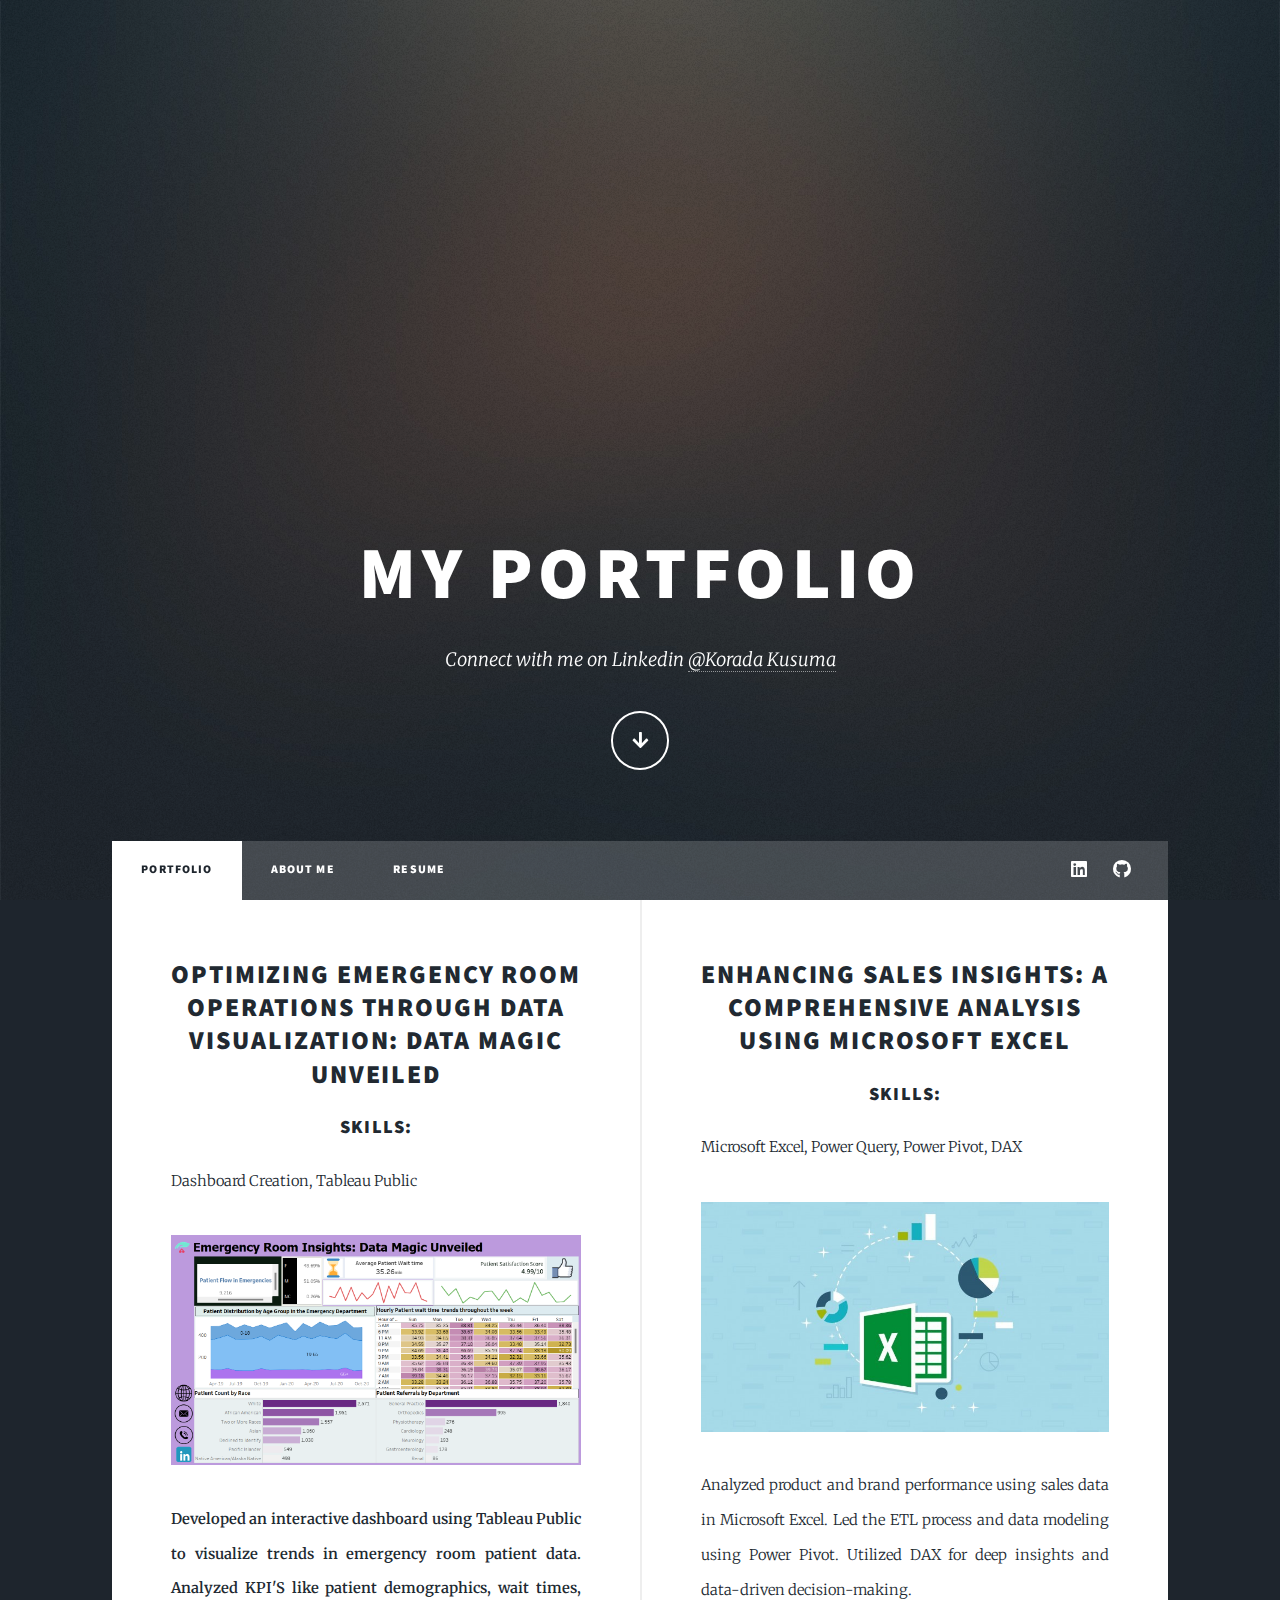
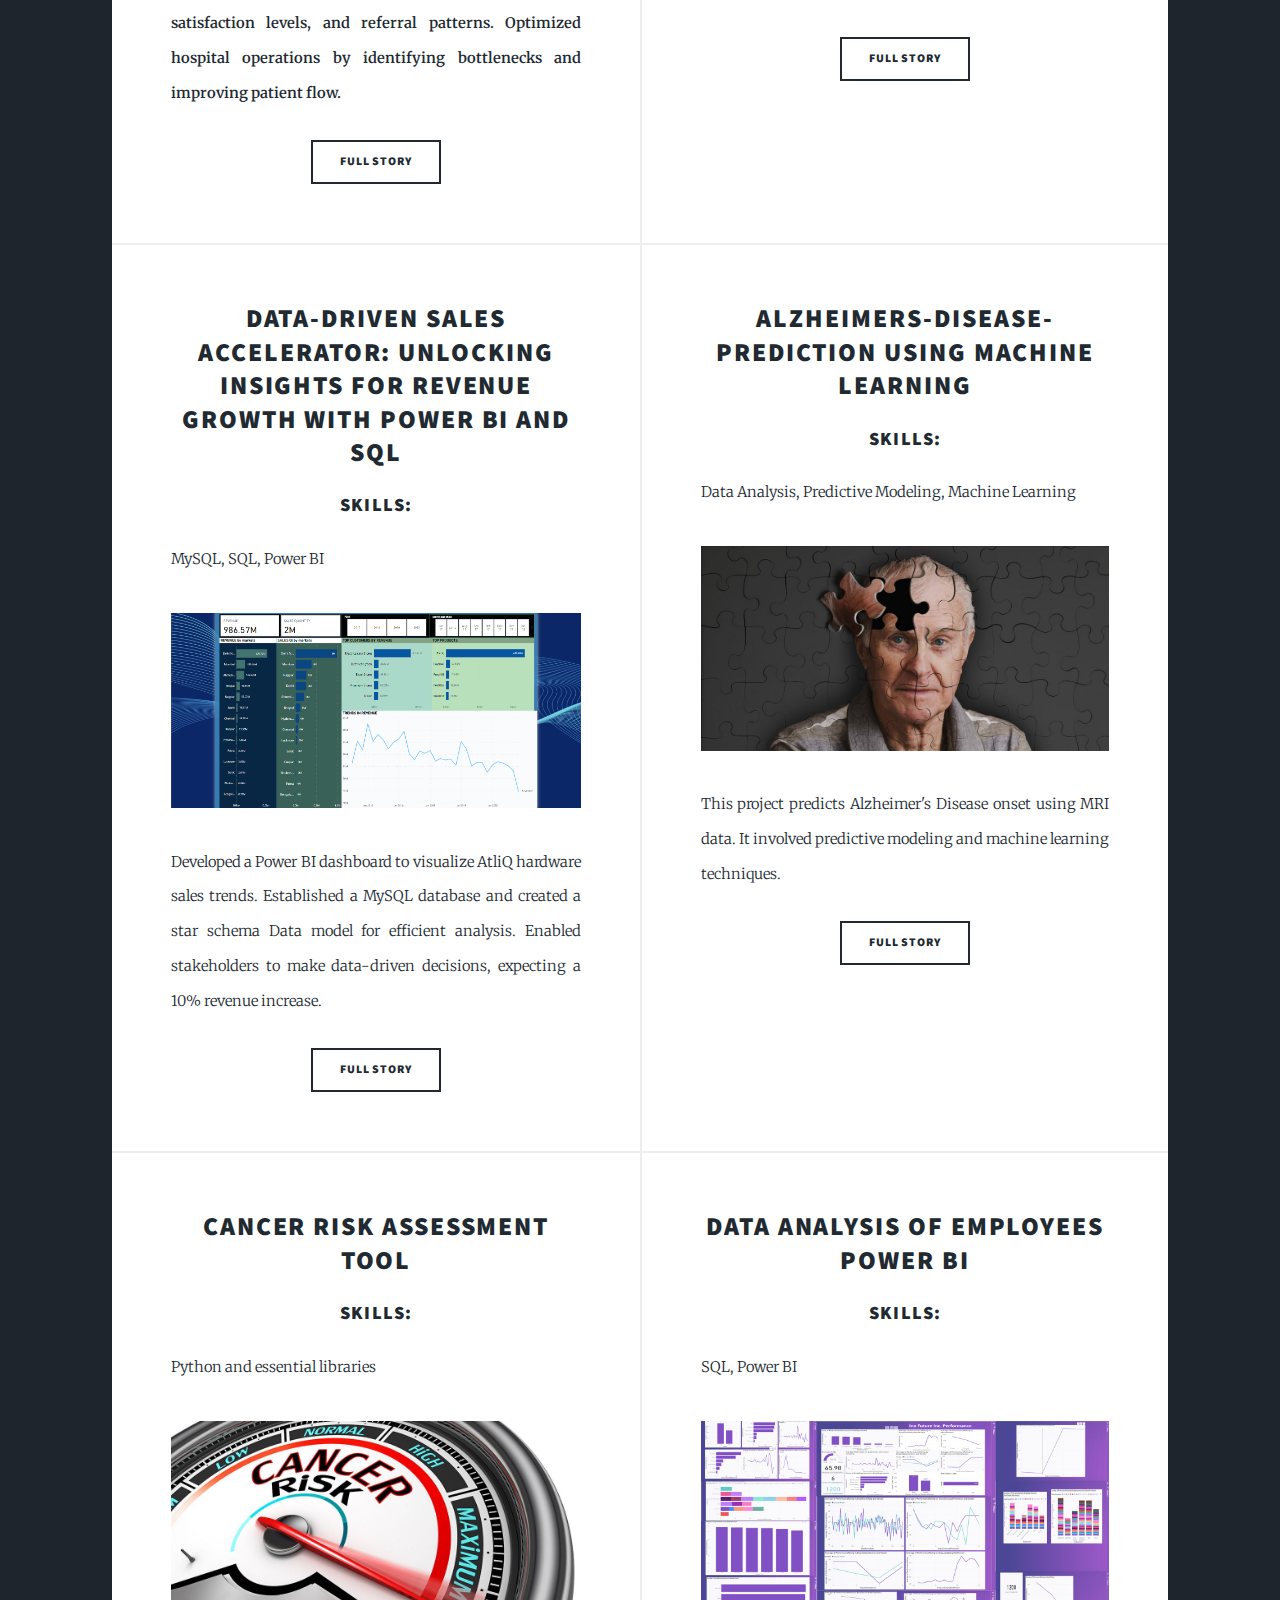
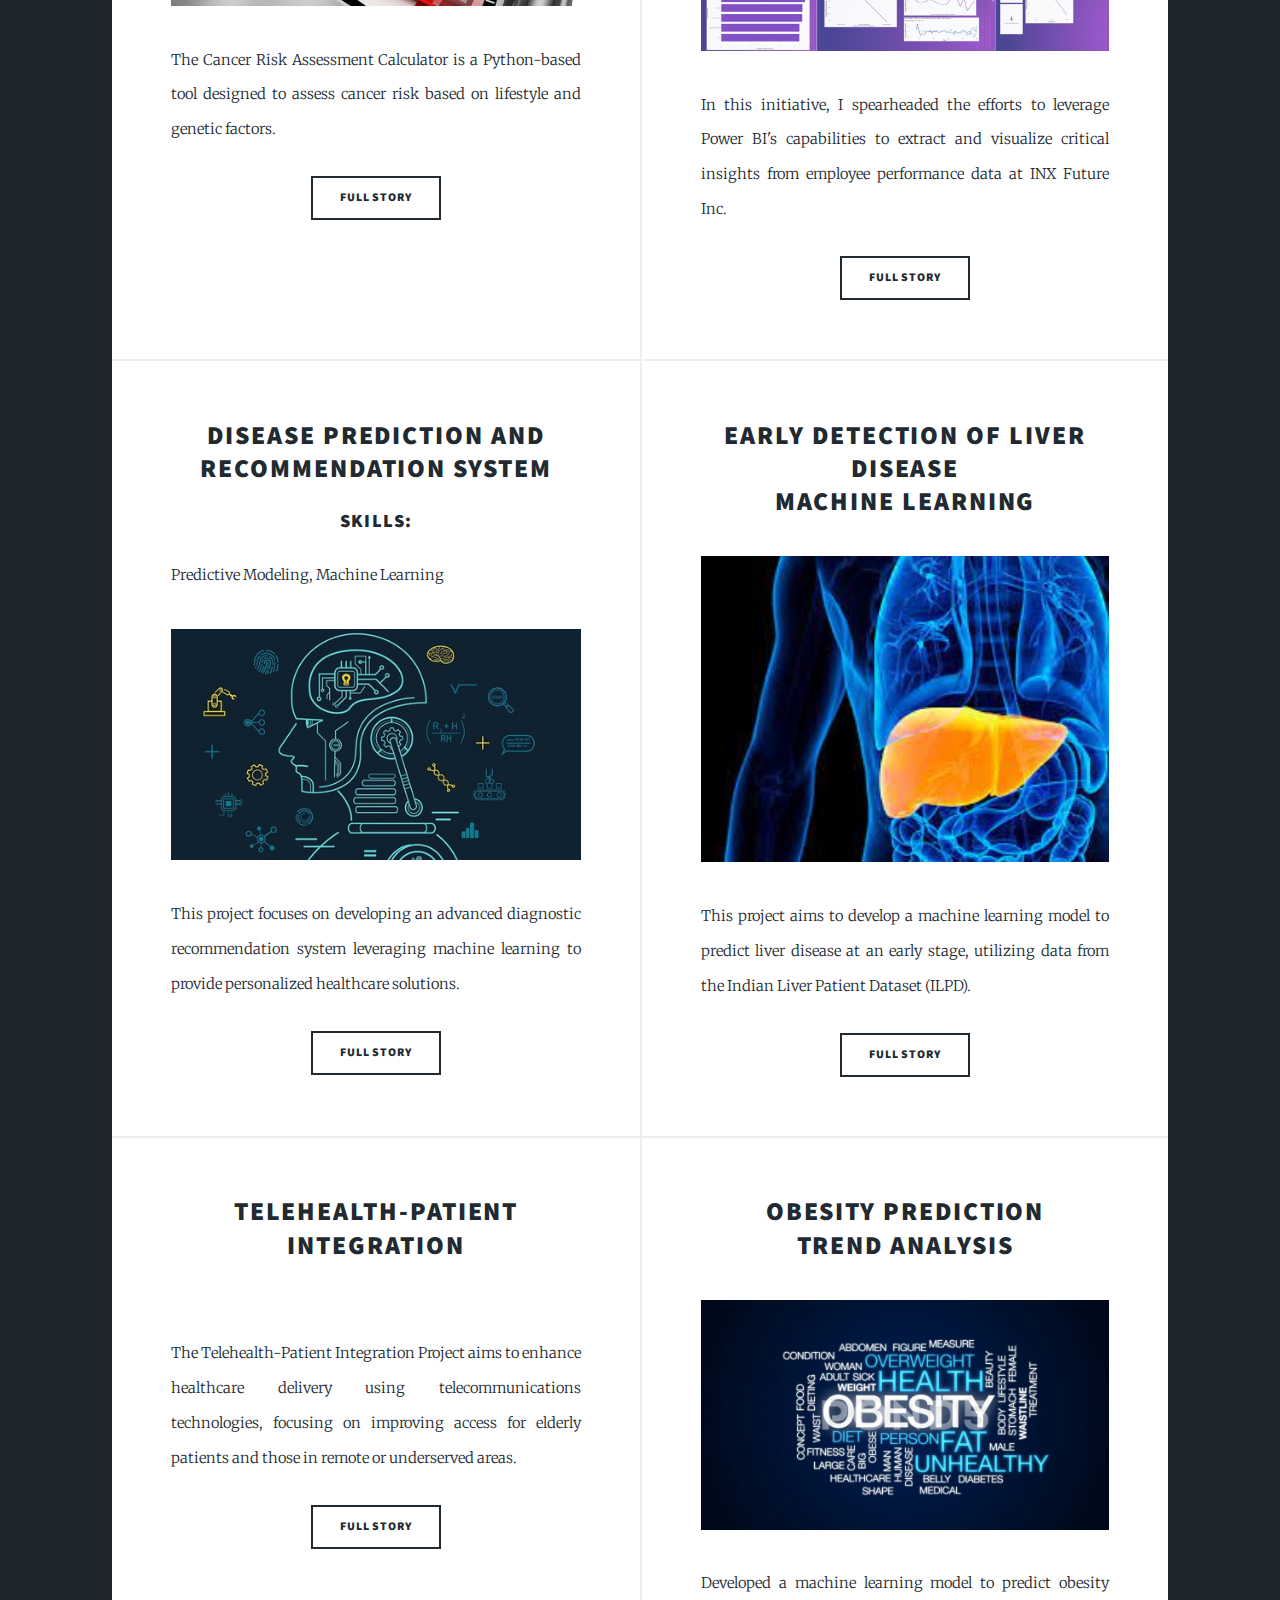
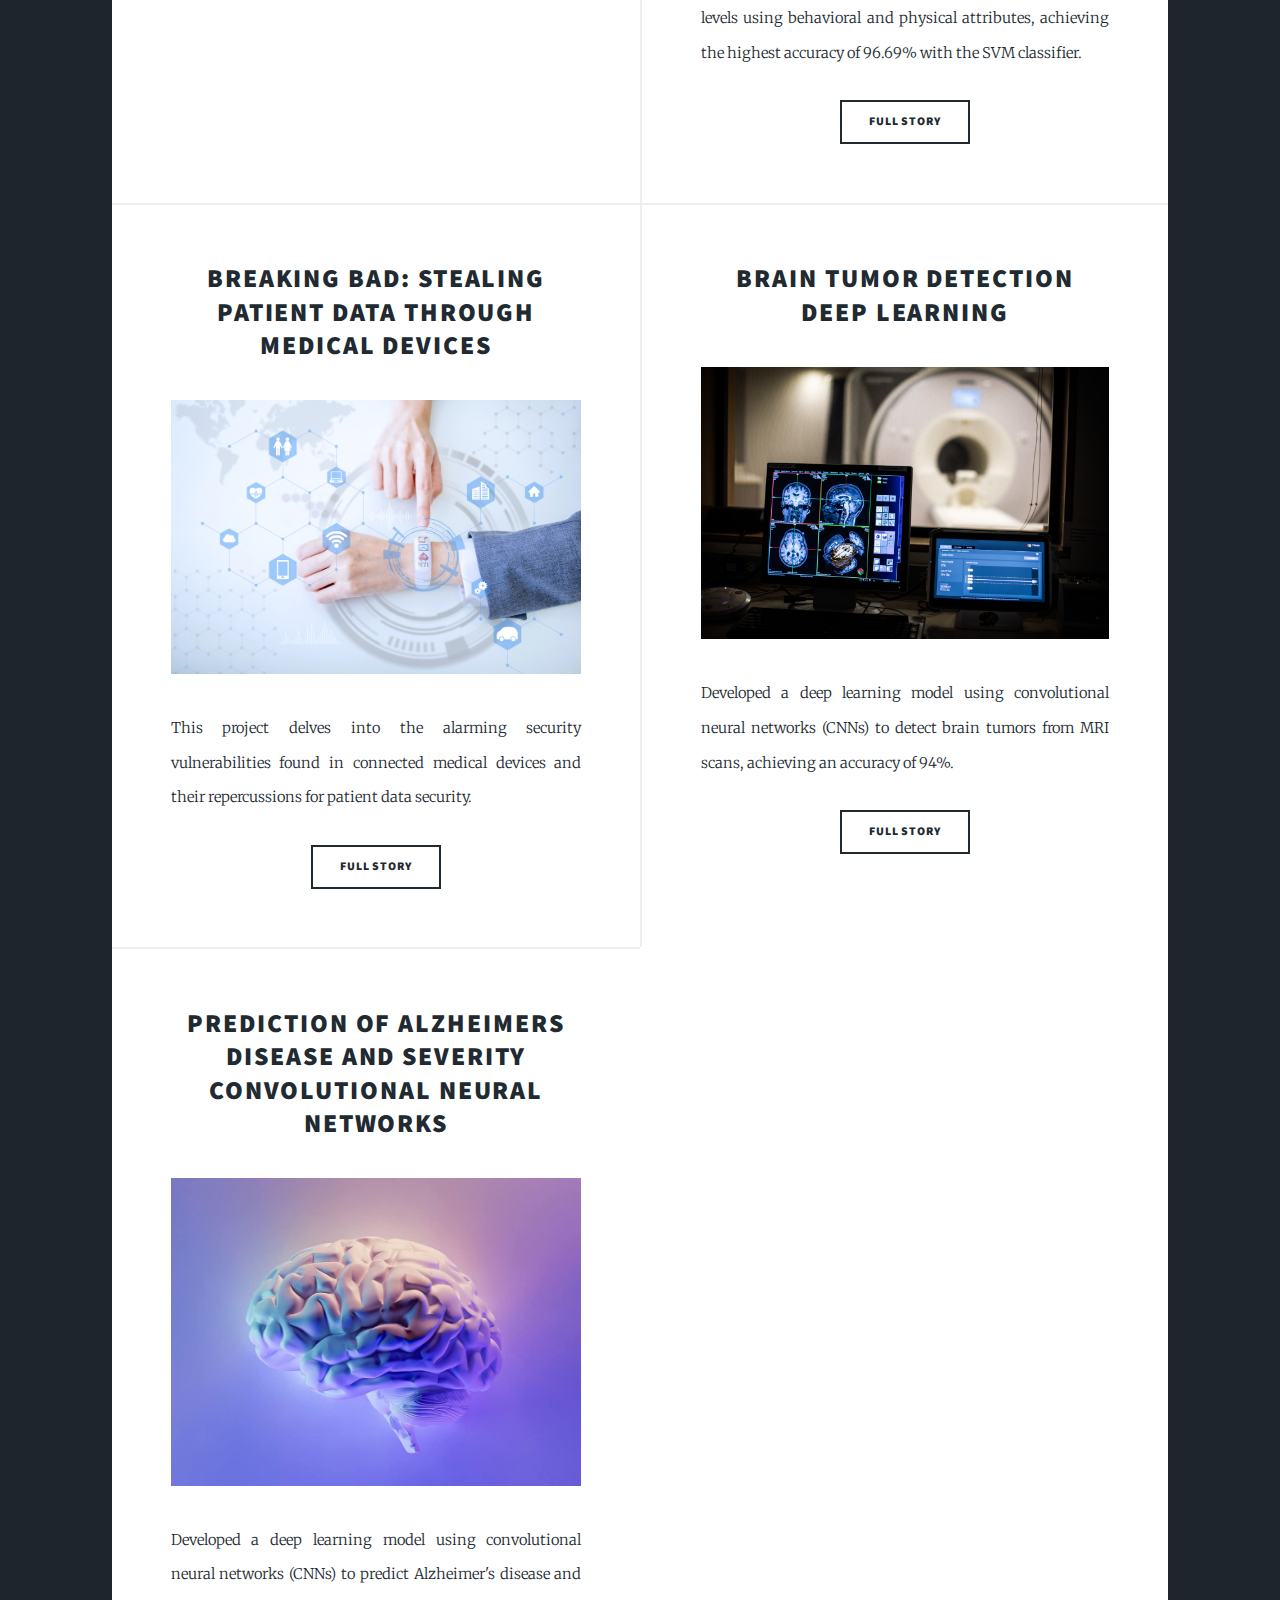
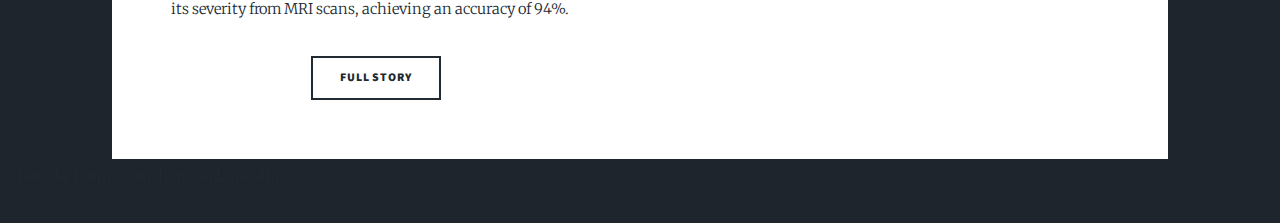
==== commit 807e8a64: "Update index.html" ====
--- a/index.html
+++ b/index.html
@@ -57,7 +57,7 @@
 									</section>
 									<a href="#" class="image fit"><img src="images/dashboard 222.png" alt="" /></a>
 									
-									<p><STRONG>Developed an interactive dashboard using Tableau Public to visualize trends in emergency room patient data. Analyzed KPI'S like patient demographics, wait times, satisfaction levels, and referral patterns. Optimized hospital operations by identifying bottlenecks and improving patient flow.<STRONG><p>
+									<p><STRONG>Developed an interactive dashboard using Tableau Public to visualize trends in emergency room patient data. Analyzed KPI'S like patient demographics, wait times, satisfaction levels, and referral patterns. Optimized hospital operations by identifying bottlenecks and improving patient flow.</STRONG><p>
 									
 									<ul class="actions special">
 										<li><a href="https://ludicrous-henley-8f7.notion.site/Emergency-Room-Insights-Data-Magic-Unveiled-Tableau-Public-1012d7f96628805c884fe1670aeeee39?pvs=25" class="button">Full Story</a></li>
@@ -75,7 +75,7 @@
 									</section>
 									<a href="#" class="image fit"><img src="images/EXCEL.jpeg" alt="" /></a>
 									
-								        <p></STRONG>Analyzed product and brand performance using sales data in Microsoft Excel. Led the ETL process and data modeling using Power Pivot. Utilized DAX for deep insights and data-driven decision-making.<STRONG><p>
+								        <p></STRONG>Analyzed product and brand performance using sales data in Microsoft Excel. Led the ETL process and data modeling using Power Pivot. Utilized DAX for deep insights and data-driven decision-making.</STRONG><p>
 									
 									<ul class="actions special">
 										<li><a href="https://ludicrous-henley-8f7.notion.site/DATA-ANALYSIS-WITH-POWER-QUERY-POWER-PIVOT-AND-DAX-943943b3959e45cfaaff39992ecf4950" class="button">Full Story</a></li>
@@ -93,7 +93,7 @@
 									</section>
 									<a href="#" class="image fit"><img src="images/DASHBOARD 111.png" alt="" /></a>
 									
-								        <p></STRONG>Developed a Power BI dashboard to visualize AtliQ hardware sales trends. Established a MySQL database and created a star schema Data model for efficient analysis. Enabled stakeholders to make data-driven decisions, expecting a 10% revenue increase.<STRONG><p>
+								        <p></STRONG>Developed a Power BI dashboard to visualize AtliQ hardware sales trends. Established a MySQL database and created a star schema Data model for efficient analysis. Enabled stakeholders to make data-driven decisions, expecting a 10% revenue increase.</STRONG><p>
 									
 									<ul class="actions special">
 										<li><a href="https://ludicrous-henley-8f7.notion.site/Data-Analysis-Project-with-SQL-and-Microsoft-Power-BI-2bffc681a17947beaf69aaa78f5de5fc?pvs=25" class="button">Full Story</a></li>
@@ -110,7 +110,7 @@
 										<p>Data Analysis, Predictive Modeling, Machine Learning</p>
 									</section>
 									<a href="#" class="image fit"><img src="images/AD IMAGE FOR PORTFPOLIO.jpg" alt="" /></a>
-									<p></STRONG>This project predicts Alzheimer's Disease onset using MRI data. It involved predictive modeling and machine learning techniques.<STRONG></p>
+									<p></STRONG>This project predicts Alzheimer's Disease onset using MRI data. It involved predictive modeling and machine learning techniques.</STRONG></p>
 									<ul class="actions special">
 										<li><a href="ad.html" class="button">Full Story</a></li>
 									</ul>
@@ -126,7 +126,7 @@
 										<p>Python and essential libraries</p>
 									</section>
 									<a href="#" class="image fit"><img src="images/increases-cancer-risk.jpg" alt="" /></a>
-									<p></STRONG>The Cancer Risk Assessment Calculator is a Python-based tool designed to assess cancer risk based on lifestyle and genetic factors.<STRONG></p>
+									<p></STRONG>The Cancer Risk Assessment Calculator is a Python-based tool designed to assess cancer risk based on lifestyle and genetic factors.</STRONG></p>
 									<ul class="actions special">
 										<li><a href="ad - Copy.html" class="button">Full Story</a></li>
 									</ul>
@@ -142,7 +142,7 @@
 										<p>SQL, Power BI</p>
 									</section>
 									<a href="#" class="image fit"><img src="images/DATA ANALYSTICS EMPLOYEES.jpg" alt="" /></a>
-									<p></STRONG>In this initiative, I spearheaded the efforts to leverage Power BI's capabilities to extract and visualize critical insights from employee performance data at INX Future Inc.<STRONG></p>
+									<p></STRONG>In this initiative, I spearheaded the efforts to leverage Power BI's capabilities to extract and visualize critical insights from employee performance data at INX Future Inc.</STRONG></p>
 									<ul class="actions special">
 										<li><a href="DA POWER BI - Copy.html" class="button">Full Story</a></li>
 									</ul>
@@ -157,7 +157,7 @@
 										<p>Predictive Modeling, Machine Learning</p>
 									</section>
 									<a href="#" class="image fit"><img src="images/disease pred.jpg" alt="" /></a>
-									<p></STRONG>This project focuses on developing an advanced diagnostic recommendation system leveraging machine learning to provide personalized healthcare solutions.<STRONG></p>
+									<p></STRONG>This project focuses on developing an advanced diagnostic recommendation system leveraging machine learning to provide personalized healthcare solutions.</STRONG></p>
 									<ul class="actions special">
 										<li><a href="DISEASE PREDICTION AND RECOMMENDATION SYSTEM.html" class="button">Full Story</a></li>
 									</ul>
@@ -168,7 +168,7 @@
 										<h2><a href="#">Early Detection of Liver Disease <br /> Machine Learning</a></h2>
 									</header>
 									<a href="#" class="image fit"><img src="images/images.jpg" alt="" /></a>
-									<p></STRONG>This project aims to develop a machine learning model to predict liver disease at an early stage, utilizing data from the Indian Liver Patient Dataset (ILPD).<STRONG></p>
+									<p></STRONG>This project aims to develop a machine learning model to predict liver disease at an early stage, utilizing data from the Indian Liver Patient Dataset (ILPD).</STRONG></p>
 									<ul class="actions special">
 										<li><a href="LIVER DISEASE PREDICTION.html" class="button">Full Story</a></li>
 									</ul>
@@ -179,7 +179,7 @@
 										<h2><a href="#">Telehealth-Patient Integration</a></h2>
 									</header>
 									<a href="#" class="image fit"><img src="images/THIS.png" alt="" /></a>
-									<p></STRONG>The Telehealth-Patient Integration Project aims to enhance healthcare delivery using telecommunications technologies, focusing on improving access for elderly patients and those in remote or underserved areas.<STRONG></p>
+									<p></STRONG>The Telehealth-Patient Integration Project aims to enhance healthcare delivery using telecommunications technologies, focusing on improving access for elderly patients and those in remote or underserved areas.</STRONG></p>
 									<ul class="actions special">
 										<li><a href="TELE-HEALTH INTEGRATION.html" class="button">Full Story</a></li>
 									</ul>
@@ -190,7 +190,7 @@
 										<h2><a href="#">Obesity Prediction <br /> Trend Analysis</a></h2>
 									</header>
 									<a href="#" class="image fit"><img src="images/Obesity Predict image.jpg" alt="" /></a>
-									<p></STRONG>Developed a machine learning model to predict obesity levels using behavioral and physical attributes, achieving the highest accuracy of 96.69% with the SVM classifier.<STRONG></p>
+									<p></STRONG>Developed a machine learning model to predict obesity levels using behavioral and physical attributes, achieving the highest accuracy of 96.69% with the SVM classifier.</STRONG></p>
 									<ul class="actions special">
 										<li><a href="obesity prediction.html" class="button">Full Story</a></li>
 									</ul>
@@ -201,7 +201,7 @@
 										<h2><a href="#">Breaking Bad: Stealing Patient Data Through Medical Devices</a></h2>
 									</header>
 									<a href="#" class="image fit"><img src="images/Breaking bad Stealing patient data.jpeg" alt="" /></a>
-									<p></STRONG>This project delves into the alarming security vulnerabilities found in connected medical devices and their repercussions for patient data security.<STRONG></p>
+									<p></STRONG>This project delves into the alarming security vulnerabilities found in connected medical devices and their repercussions for patient data security.</STRONG></p>
 									<ul class="actions special">
 										<li><a href="https://drive.google.com/file/d/1zmkAYKp48wTFoO-h_c-F6Kd4kw6r1TF5/view?usp=sharing" class="button">Full Story</a></li>
 									</ul>
@@ -212,7 +212,7 @@
 										<h2><a href="#">Brain Tumor Detection <br /> Deep Learning</a></h2>
 									</header>
 									<a href="#" class="image fit"><img src="images/bt.jpg" alt="" /></a>
-									<p></STRONG>Developed a deep learning model using convolutional neural networks (CNNs) to detect brain tumors from MRI scans, achieving an accuracy of 94%. <STRONG></p>
+									<p></STRONG>Developed a deep learning model using convolutional neural networks (CNNs) to detect brain tumors from MRI scans, achieving an accuracy of 94%. </STRONG></p>
 									<ul class="actions special">
 										<li><a href="https://drive.google.com/file/d/1SyOq3p9Jg6FXCVRqzH_L33EopZjeZcMw/view?usp=drive_link" class="button">Full Story</a></li>
 									</ul>
@@ -223,7 +223,7 @@
 										<h2><a href="#">Prediction of Alzheimers Disease and Severity <br /> Convolutional Neural Networks</a></h2>
 									</header>
 									<a href="#" class="image fit"><img src="images/AD CNN IMAGE.jpg" alt="" /></a>
-									<p></STRONG>Developed a deep learning model using convolutional neural networks (CNNs) to predict Alzheimer's disease and its severity from MRI scans, achieving an accuracy of 94%.<STRONG></p>
+									<p></STRONG>Developed a deep learning model using convolutional neural networks (CNNs) to predict Alzheimer's disease and its severity from MRI scans, achieving an accuracy of 94%.</STRONG></p>
 									<ul class="actions special">
 										<li><a href="https://drive.google.com/file/d/10_PLUhDyO3X7gAvTBAU2BEte9Wdb9hbq/view?usp=drive_link" class="button">Full Story</a></li>
 									</ul>
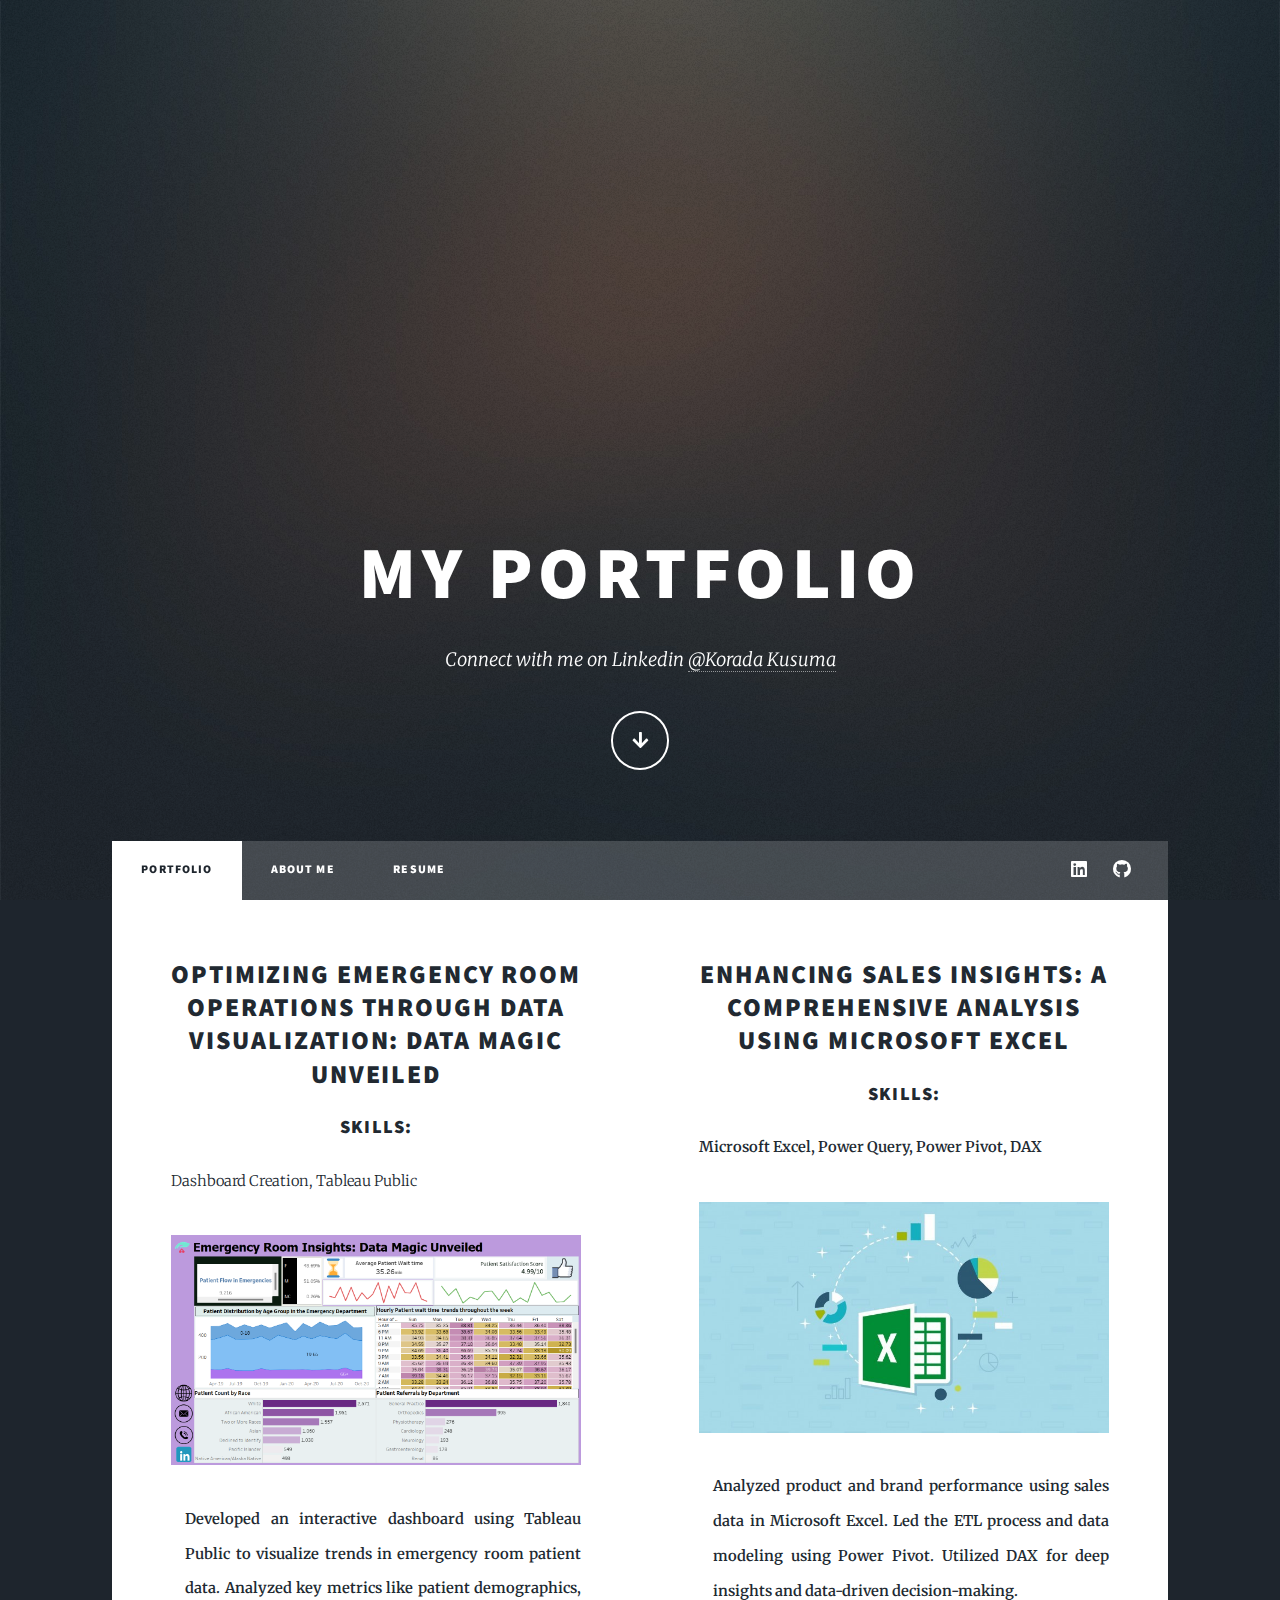
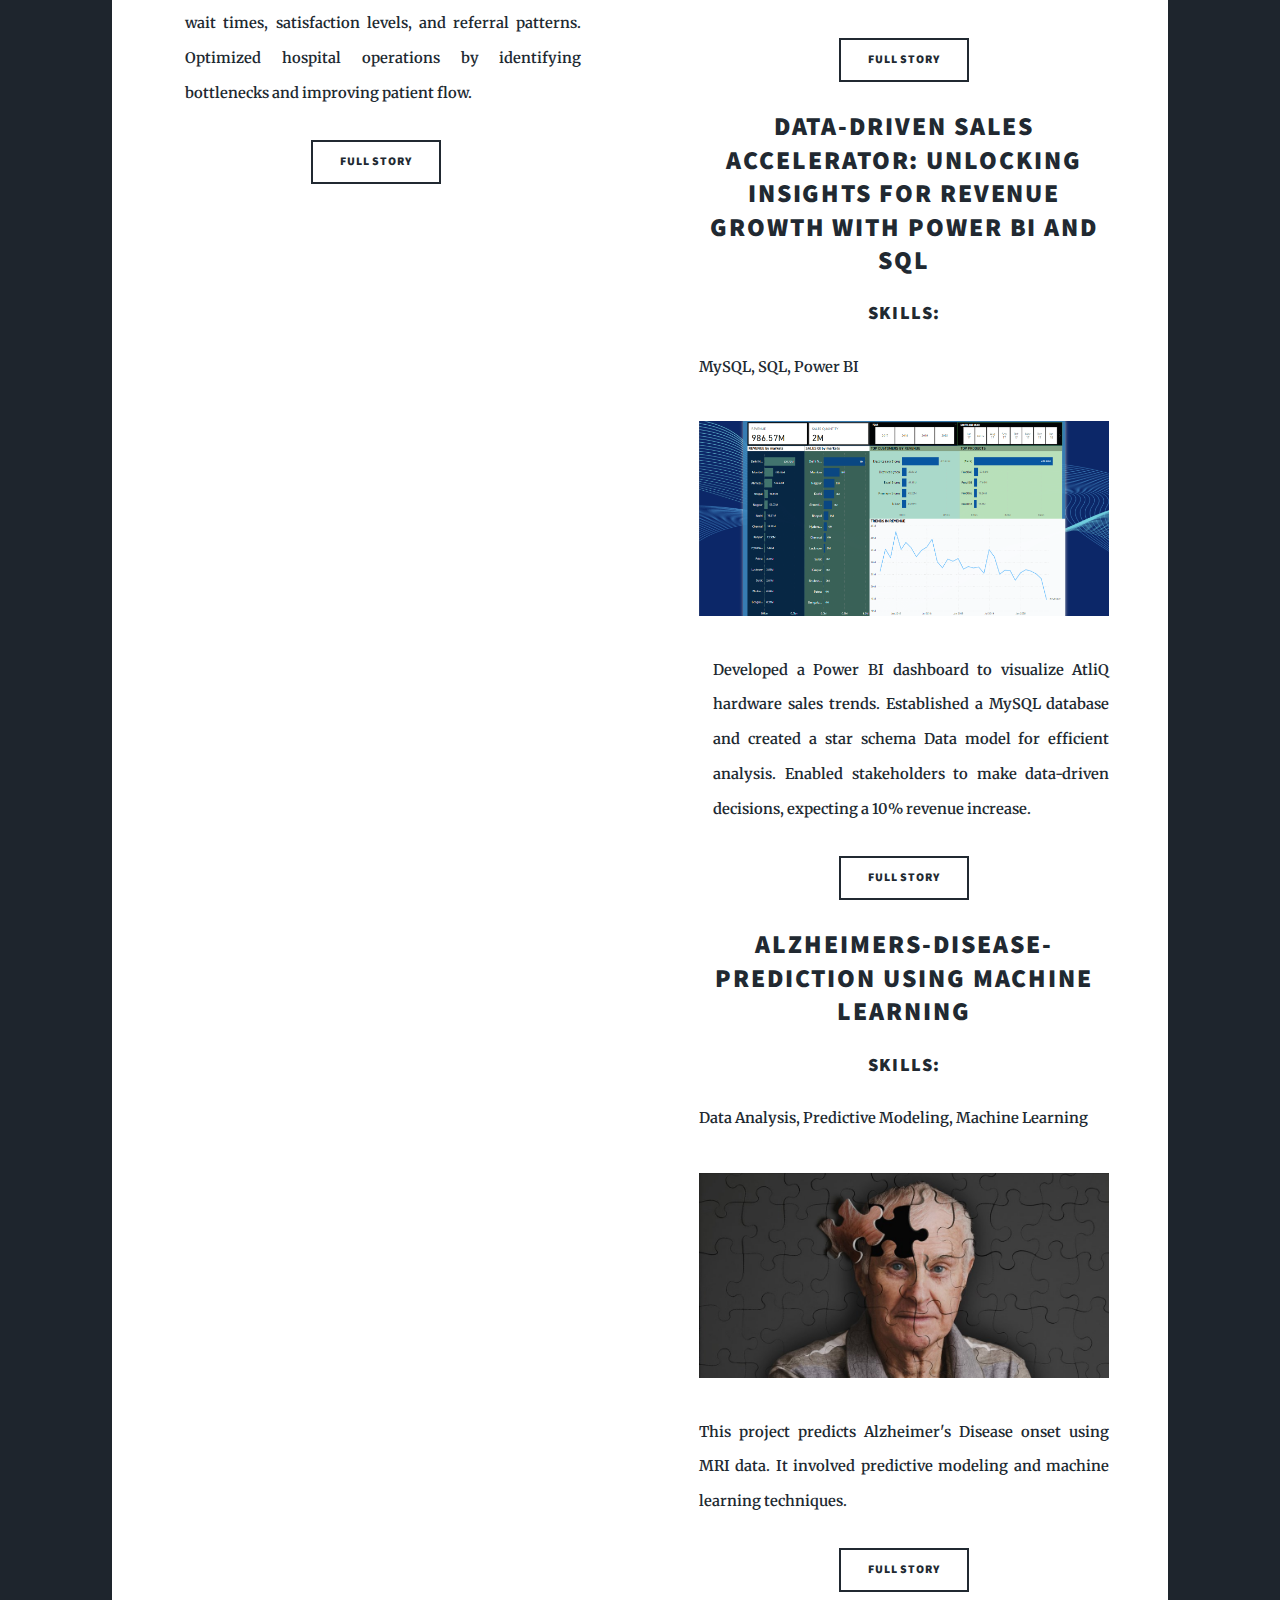
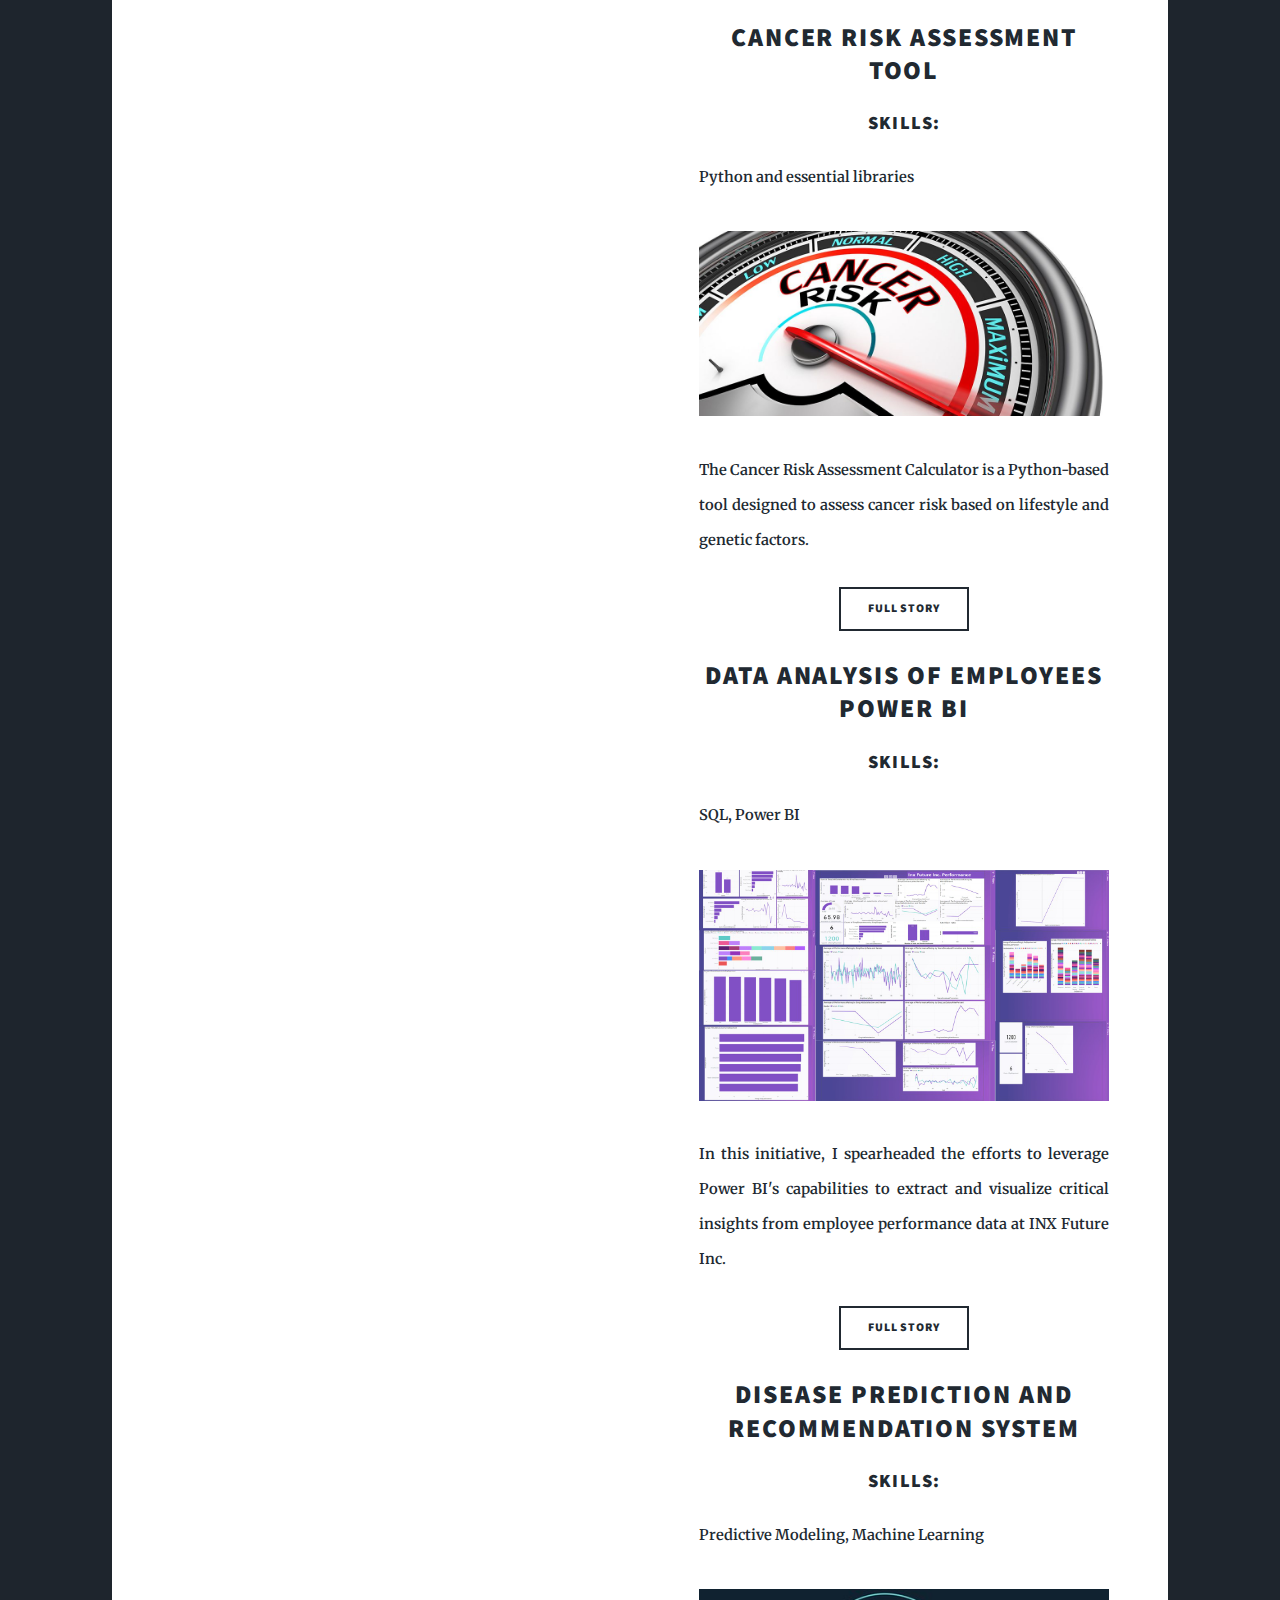
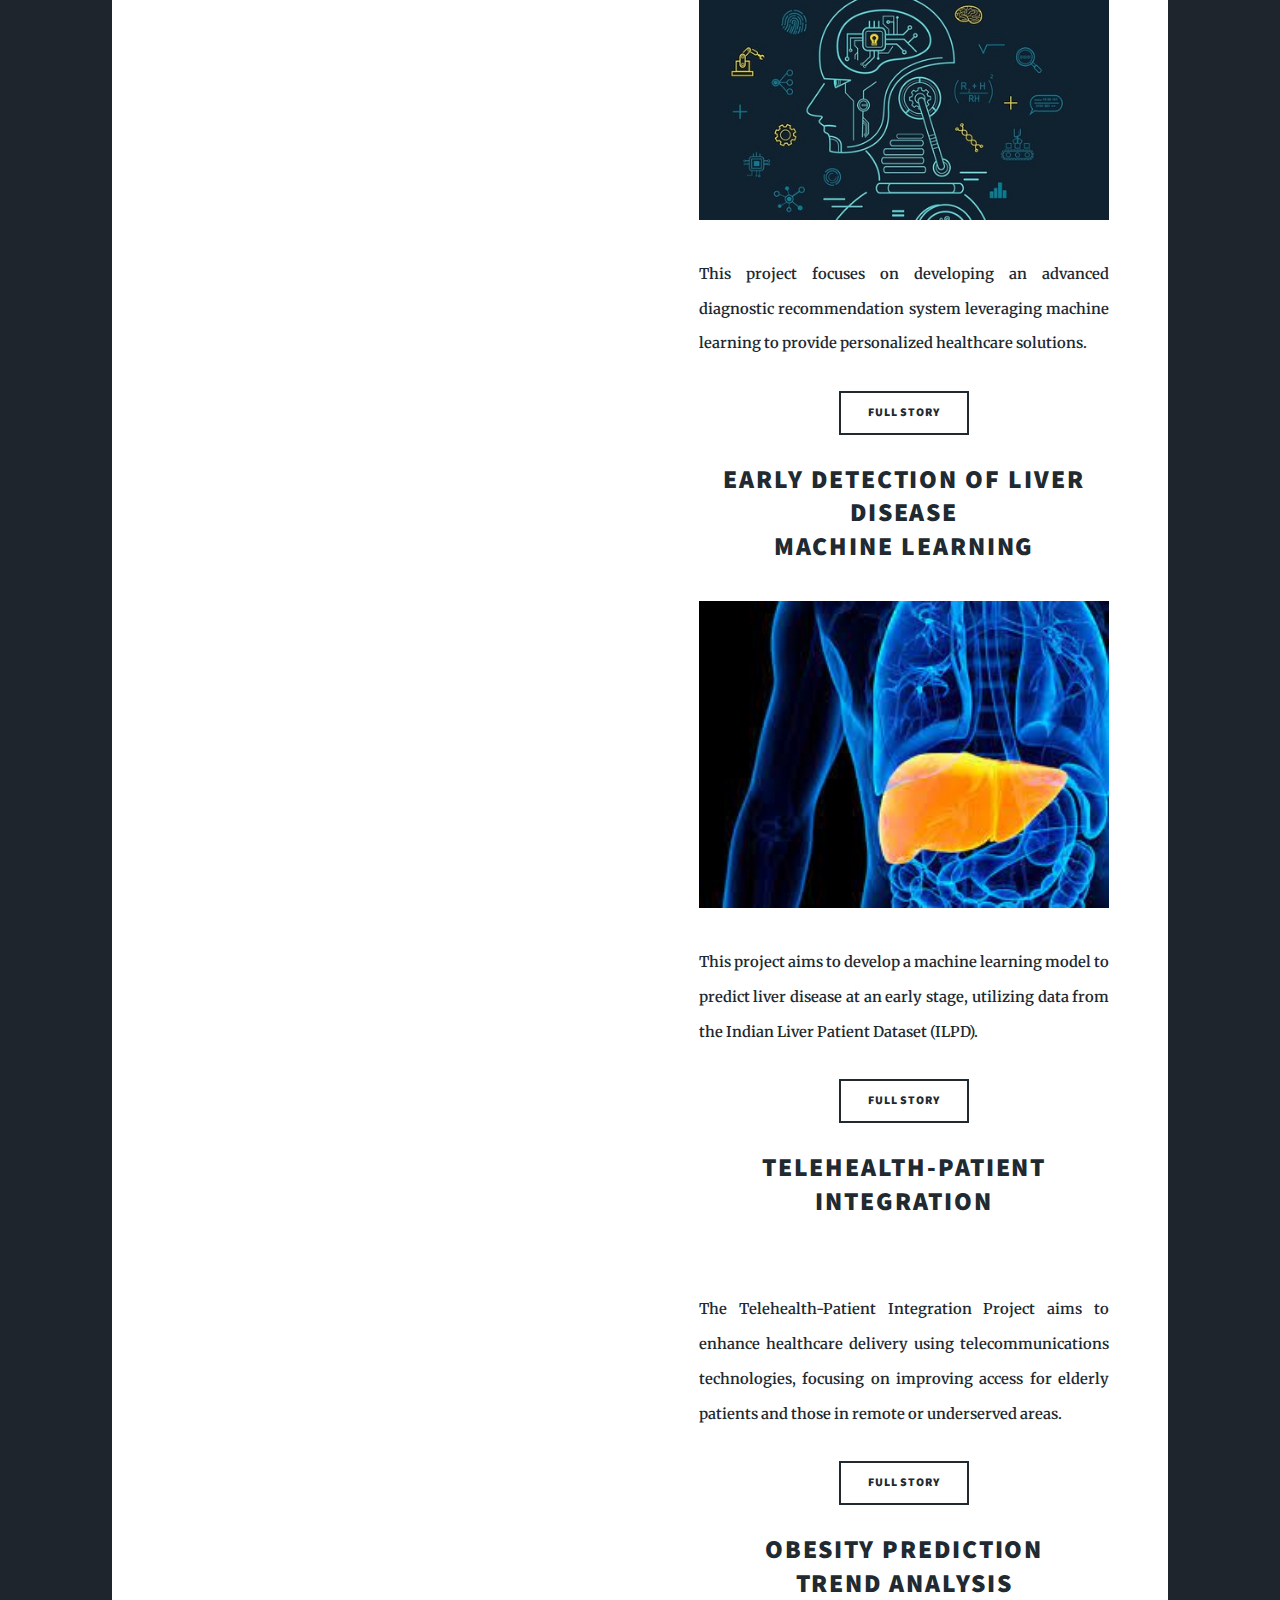
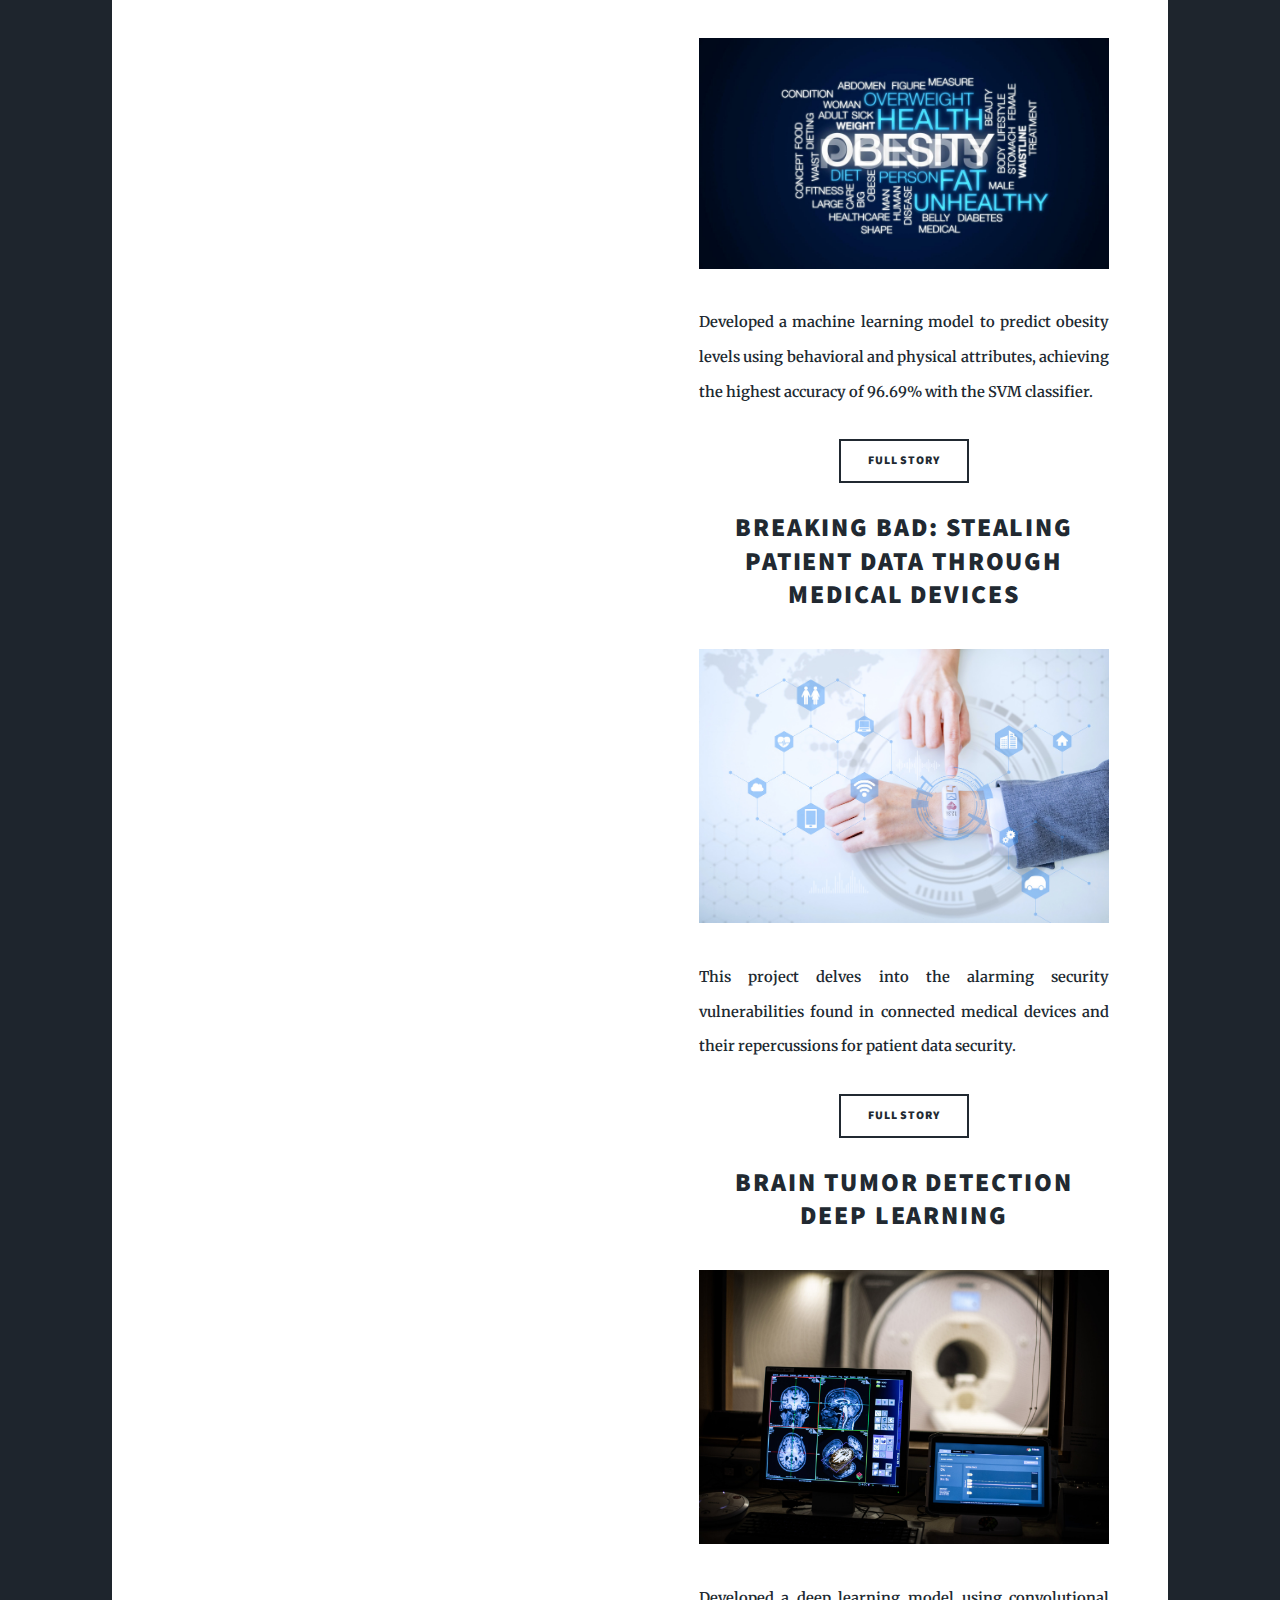
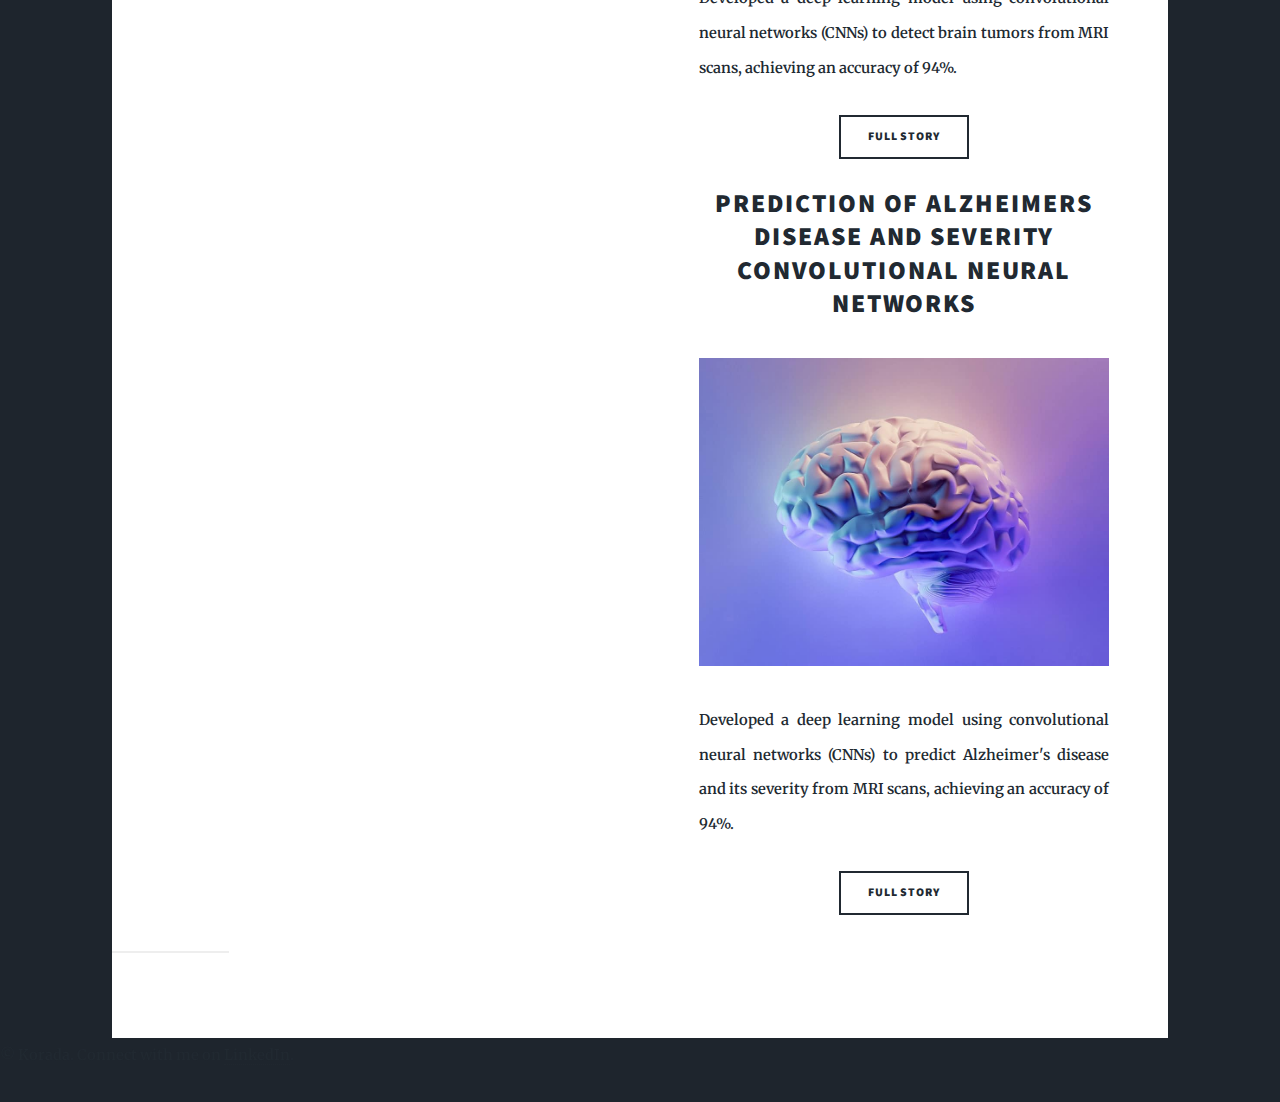
==== commit ed52f53a: "Update index.html" ====
--- a/index.html
+++ b/index.html
@@ -56,9 +56,11 @@
 										<p>Dashboard Creation, Tableau Public</p>
 									</section>
 									<a href="#" class="image fit"><img src="images/dashboard 222.png" alt="" /></a>
-									
-									<p><STRONG>Developed an interactive dashboard using Tableau Public to visualize trends in emergency room patient data. Analyzed KPI'S like patient demographics, wait times, satisfaction levels, and referral patterns. Optimized hospital operations by identifying bottlenecks and improving patient flow.</STRONG><p>
-									
+									<ul>
+										<P> <STRONG> Developed an interactive dashboard using Tableau Public to visualize trends in emergency room patient data.
+										Analyzed key metrics like patient demographics, wait times, satisfaction levels, and referral patterns.
+										Optimized hospital operations by identifying bottlenecks and improving patient flow.<STRONG> <P>
+									</ul>
 									<ul class="actions special">
 										<li><a href="https://ludicrous-henley-8f7.notion.site/Emergency-Room-Insights-Data-Magic-Unveiled-Tableau-Public-1012d7f96628805c884fe1670aeeee39?pvs=25" class="button">Full Story</a></li>
 									</ul>
@@ -74,9 +76,11 @@
 										<p>Microsoft Excel, Power Query, Power Pivot, DAX</p>
 									</section>
 									<a href="#" class="image fit"><img src="images/EXCEL.jpeg" alt="" /></a>
-									
-								        <p></STRONG>Analyzed product and brand performance using sales data in Microsoft Excel. Led the ETL process and data modeling using Power Pivot. Utilized DAX for deep insights and data-driven decision-making.</STRONG><p>
-									
+									<ul>
+										 <P><STRONG>Analyzed product and brand performance using sales data in Microsoft Excel.
+										Led the ETL process and data modeling using Power Pivot.
+										Utilized DAX for deep insights and data-driven decision-making.<STRONG></P>
+									</ul>
 									<ul class="actions special">
 										<li><a href="https://ludicrous-henley-8f7.notion.site/DATA-ANALYSIS-WITH-POWER-QUERY-POWER-PIVOT-AND-DAX-943943b3959e45cfaaff39992ecf4950" class="button">Full Story</a></li>
 									</ul>
@@ -92,11 +96,13 @@
 										<p>MySQL, SQL, Power BI</p>
 									</section>
 									<a href="#" class="image fit"><img src="images/DASHBOARD 111.png" alt="" /></a>
-									
-								        <p></STRONG>Developed a Power BI dashboard to visualize AtliQ hardware sales trends. Established a MySQL database and created a star schema Data model for efficient analysis. Enabled stakeholders to make data-driven decisions, expecting a 10% revenue increase.</STRONG><p>
-									
-									<ul class="actions special">
-										<li><a href="https://ludicrous-henley-8f7.notion.site/Data-Analysis-Project-with-SQL-and-Microsoft-Power-BI-2bffc681a17947beaf69aaa78f5de5fc?pvs=25" class="button">Full Story</a></li>
+									<ul>
+										<P><STRONG>Developed a Power BI dashboard to visualize AtliQ hardware sales trends.
+										Established a MySQL database and created a star schema Data model for efficient analysis.
+										Enabled stakeholders to make data-driven decisions, expecting a 10% revenue increase.<STRONG><P>
+									</ul>
+									<ul class="actions special">
+										<li><a href="https://ludicrous-henley-8f7.notion.site/DATA-ANALYSIS-WITH-POWER-QUERY-POWER-PIVOT-AND-DAX-943943b3959e45cfaaff39992ecf4950" class="button">Full Story</a></li>
 									</ul>
 								</article>
 
@@ -110,7 +116,7 @@
 										<p>Data Analysis, Predictive Modeling, Machine Learning</p>
 									</section>
 									<a href="#" class="image fit"><img src="images/AD IMAGE FOR PORTFPOLIO.jpg" alt="" /></a>
-									<p></STRONG>This project predicts Alzheimer's Disease onset using MRI data. It involved predictive modeling and machine learning techniques.</STRONG></p>
+									<P><STRONG>This project predicts Alzheimer's Disease onset using MRI data. It involved predictive modeling and machine learning techniques.<STRONG><P>
 									<ul class="actions special">
 										<li><a href="ad.html" class="button">Full Story</a></li>
 									</ul>
@@ -126,7 +132,7 @@
 										<p>Python and essential libraries</p>
 									</section>
 									<a href="#" class="image fit"><img src="images/increases-cancer-risk.jpg" alt="" /></a>
-									<p></STRONG>The Cancer Risk Assessment Calculator is a Python-based tool designed to assess cancer risk based on lifestyle and genetic factors.</STRONG></p>
+									<P><STRONG>The Cancer Risk Assessment Calculator is a Python-based tool designed to assess cancer risk based on lifestyle and genetic factors.<STRONG><P>
 									<ul class="actions special">
 										<li><a href="ad - Copy.html" class="button">Full Story</a></li>
 									</ul>
@@ -142,7 +148,7 @@
 										<p>SQL, Power BI</p>
 									</section>
 									<a href="#" class="image fit"><img src="images/DATA ANALYSTICS EMPLOYEES.jpg" alt="" /></a>
-									<p></STRONG>In this initiative, I spearheaded the efforts to leverage Power BI's capabilities to extract and visualize critical insights from employee performance data at INX Future Inc.</STRONG></p>
+									<P><STRONG>In this initiative, I spearheaded the efforts to leverage Power BI's capabilities to extract and visualize critical insights from employee performance data at INX Future Inc.<STRONG><P>
 									<ul class="actions special">
 										<li><a href="DA POWER BI - Copy.html" class="button">Full Story</a></li>
 									</ul>
@@ -157,7 +163,7 @@
 										<p>Predictive Modeling, Machine Learning</p>
 									</section>
 									<a href="#" class="image fit"><img src="images/disease pred.jpg" alt="" /></a>
-									<p></STRONG>This project focuses on developing an advanced diagnostic recommendation system leveraging machine learning to provide personalized healthcare solutions.</STRONG></p>
+									<P><STRONG>This project focuses on developing an advanced diagnostic recommendation system leveraging machine learning to provide personalized healthcare solutions.<STRONG><P>
 									<ul class="actions special">
 										<li><a href="DISEASE PREDICTION AND RECOMMENDATION SYSTEM.html" class="button">Full Story</a></li>
 									</ul>
@@ -168,7 +174,7 @@
 										<h2><a href="#">Early Detection of Liver Disease <br /> Machine Learning</a></h2>
 									</header>
 									<a href="#" class="image fit"><img src="images/images.jpg" alt="" /></a>
-									<p></STRONG>This project aims to develop a machine learning model to predict liver disease at an early stage, utilizing data from the Indian Liver Patient Dataset (ILPD).</STRONG></p>
+									<P><STRONG>This project aims to develop a machine learning model to predict liver disease at an early stage, utilizing data from the Indian Liver Patient Dataset (ILPD).<STRONG><P>
 									<ul class="actions special">
 										<li><a href="LIVER DISEASE PREDICTION.html" class="button">Full Story</a></li>
 									</ul>
@@ -179,7 +185,7 @@
 										<h2><a href="#">Telehealth-Patient Integration</a></h2>
 									</header>
 									<a href="#" class="image fit"><img src="images/THIS.png" alt="" /></a>
-									<p></STRONG>The Telehealth-Patient Integration Project aims to enhance healthcare delivery using telecommunications technologies, focusing on improving access for elderly patients and those in remote or underserved areas.</STRONG></p>
+									<P><STRONG>The Telehealth-Patient Integration Project aims to enhance healthcare delivery using telecommunications technologies, focusing on improving access for elderly patients and those in remote or underserved areas.<STRONG><P>
 									<ul class="actions special">
 										<li><a href="TELE-HEALTH INTEGRATION.html" class="button">Full Story</a></li>
 									</ul>
@@ -190,7 +196,7 @@
 										<h2><a href="#">Obesity Prediction <br /> Trend Analysis</a></h2>
 									</header>
 									<a href="#" class="image fit"><img src="images/Obesity Predict image.jpg" alt="" /></a>
-									<p></STRONG>Developed a machine learning model to predict obesity levels using behavioral and physical attributes, achieving the highest accuracy of 96.69% with the SVM classifier.</STRONG></p>
+									<P><STRONG>Developed a machine learning model to predict obesity levels using behavioral and physical attributes, achieving the highest accuracy of 96.69% with the SVM classifier.<STRONG><P>
 									<ul class="actions special">
 										<li><a href="obesity prediction.html" class="button">Full Story</a></li>
 									</ul>
@@ -201,7 +207,7 @@
 										<h2><a href="#">Breaking Bad: Stealing Patient Data Through Medical Devices</a></h2>
 									</header>
 									<a href="#" class="image fit"><img src="images/Breaking bad Stealing patient data.jpeg" alt="" /></a>
-									<p></STRONG>This project delves into the alarming security vulnerabilities found in connected medical devices and their repercussions for patient data security.</STRONG></p>
+									<P><STRONG>This project delves into the alarming security vulnerabilities found in connected medical devices and their repercussions for patient data security.<STRONG><P>
 									<ul class="actions special">
 										<li><a href="https://drive.google.com/file/d/1zmkAYKp48wTFoO-h_c-F6Kd4kw6r1TF5/view?usp=sharing" class="button">Full Story</a></li>
 									</ul>
@@ -212,7 +218,7 @@
 										<h2><a href="#">Brain Tumor Detection <br /> Deep Learning</a></h2>
 									</header>
 									<a href="#" class="image fit"><img src="images/bt.jpg" alt="" /></a>
-									<p></STRONG>Developed a deep learning model using convolutional neural networks (CNNs) to detect brain tumors from MRI scans, achieving an accuracy of 94%. </STRONG></p>
+									<P><STRONG>Developed a deep learning model using convolutional neural networks (CNNs) to detect brain tumors from MRI scans, achieving an accuracy of 94%.<STRONG><P>
 									<ul class="actions special">
 										<li><a href="https://drive.google.com/file/d/1SyOq3p9Jg6FXCVRqzH_L33EopZjeZcMw/view?usp=drive_link" class="button">Full Story</a></li>
 									</ul>
@@ -223,7 +229,7 @@
 										<h2><a href="#">Prediction of Alzheimers Disease and Severity <br /> Convolutional Neural Networks</a></h2>
 									</header>
 									<a href="#" class="image fit"><img src="images/AD CNN IMAGE.jpg" alt="" /></a>
-									<p></STRONG>Developed a deep learning model using convolutional neural networks (CNNs) to predict Alzheimer's disease and its severity from MRI scans, achieving an accuracy of 94%.</STRONG></p>
+									<P><STRONG>Developed a deep learning model using convolutional neural networks (CNNs) to predict Alzheimer's disease and its severity from MRI scans, achieving an accuracy of 94%.<STRONG><P>
 									<ul class="actions special">
 										<li><a href="https://drive.google.com/file/d/10_PLUhDyO3X7gAvTBAU2BEte9Wdb9hbq/view?usp=drive_link" class="button">Full Story</a></li>
 									</ul>
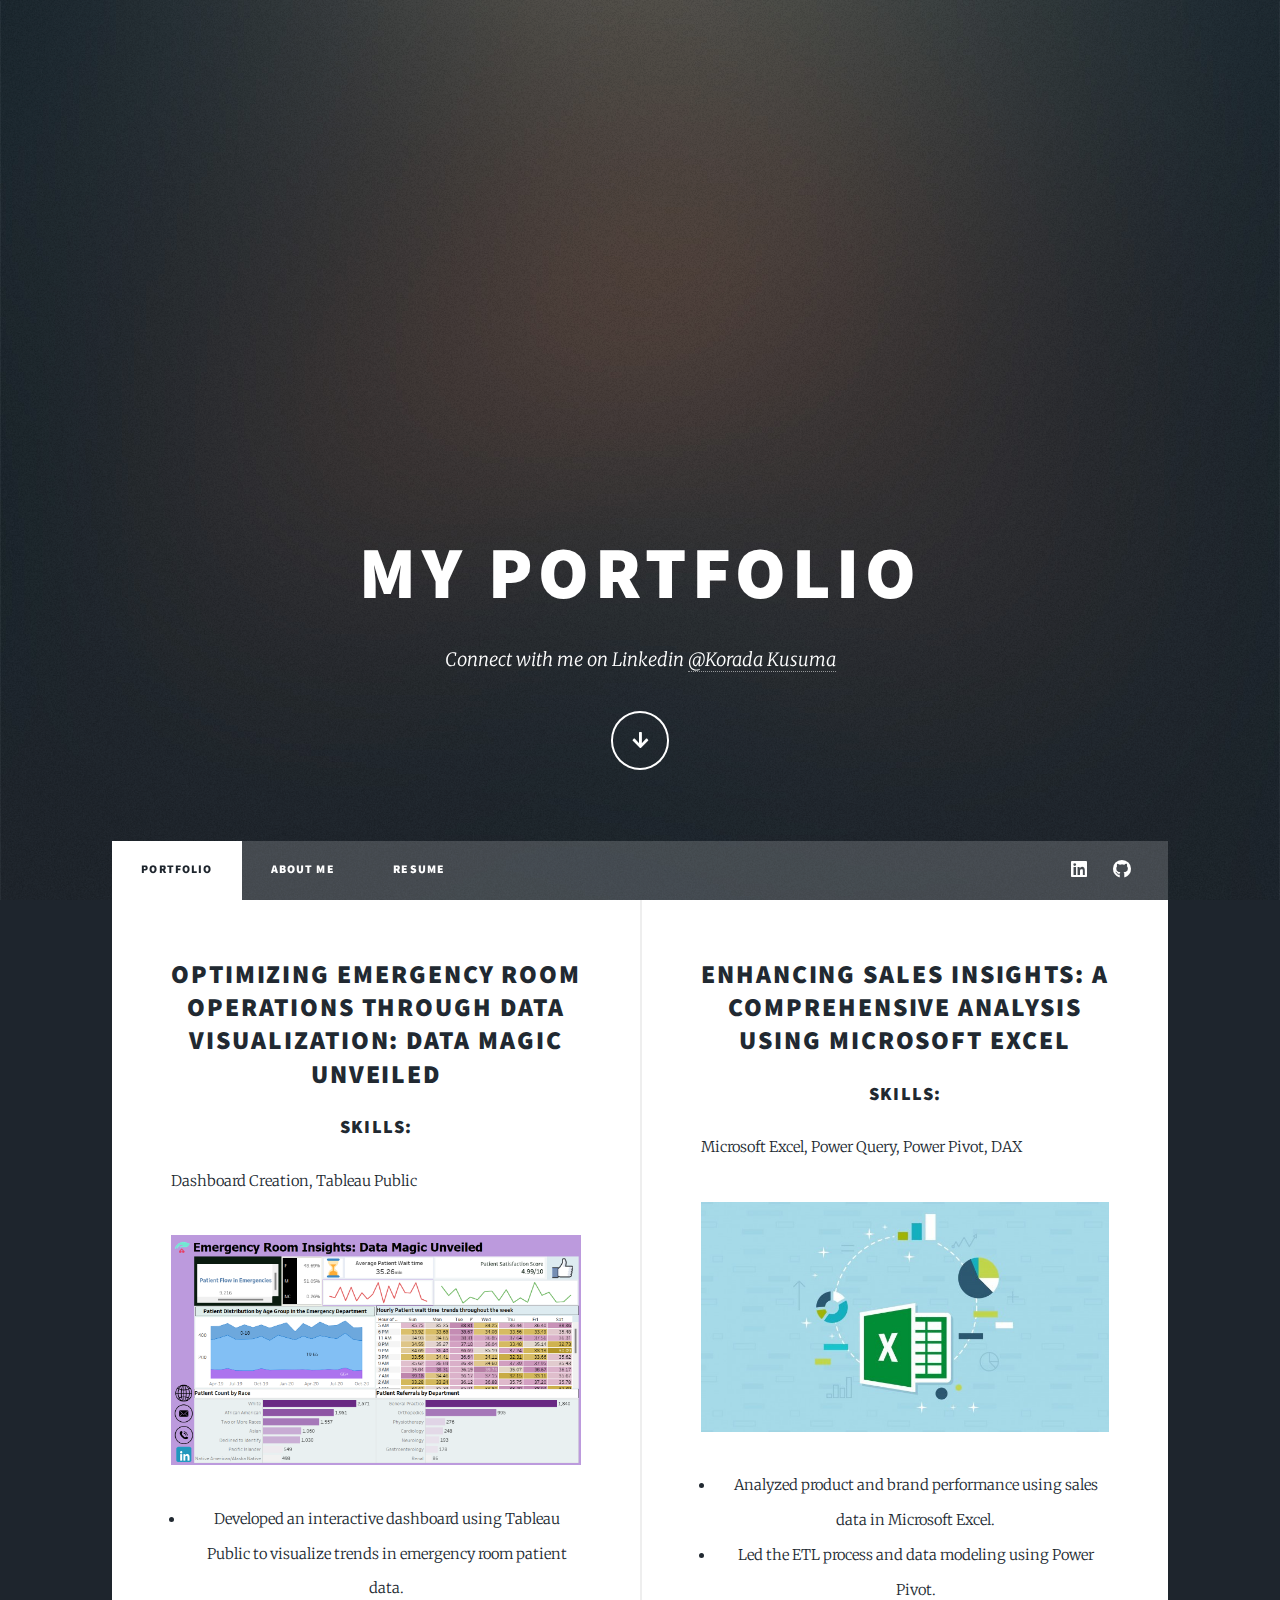
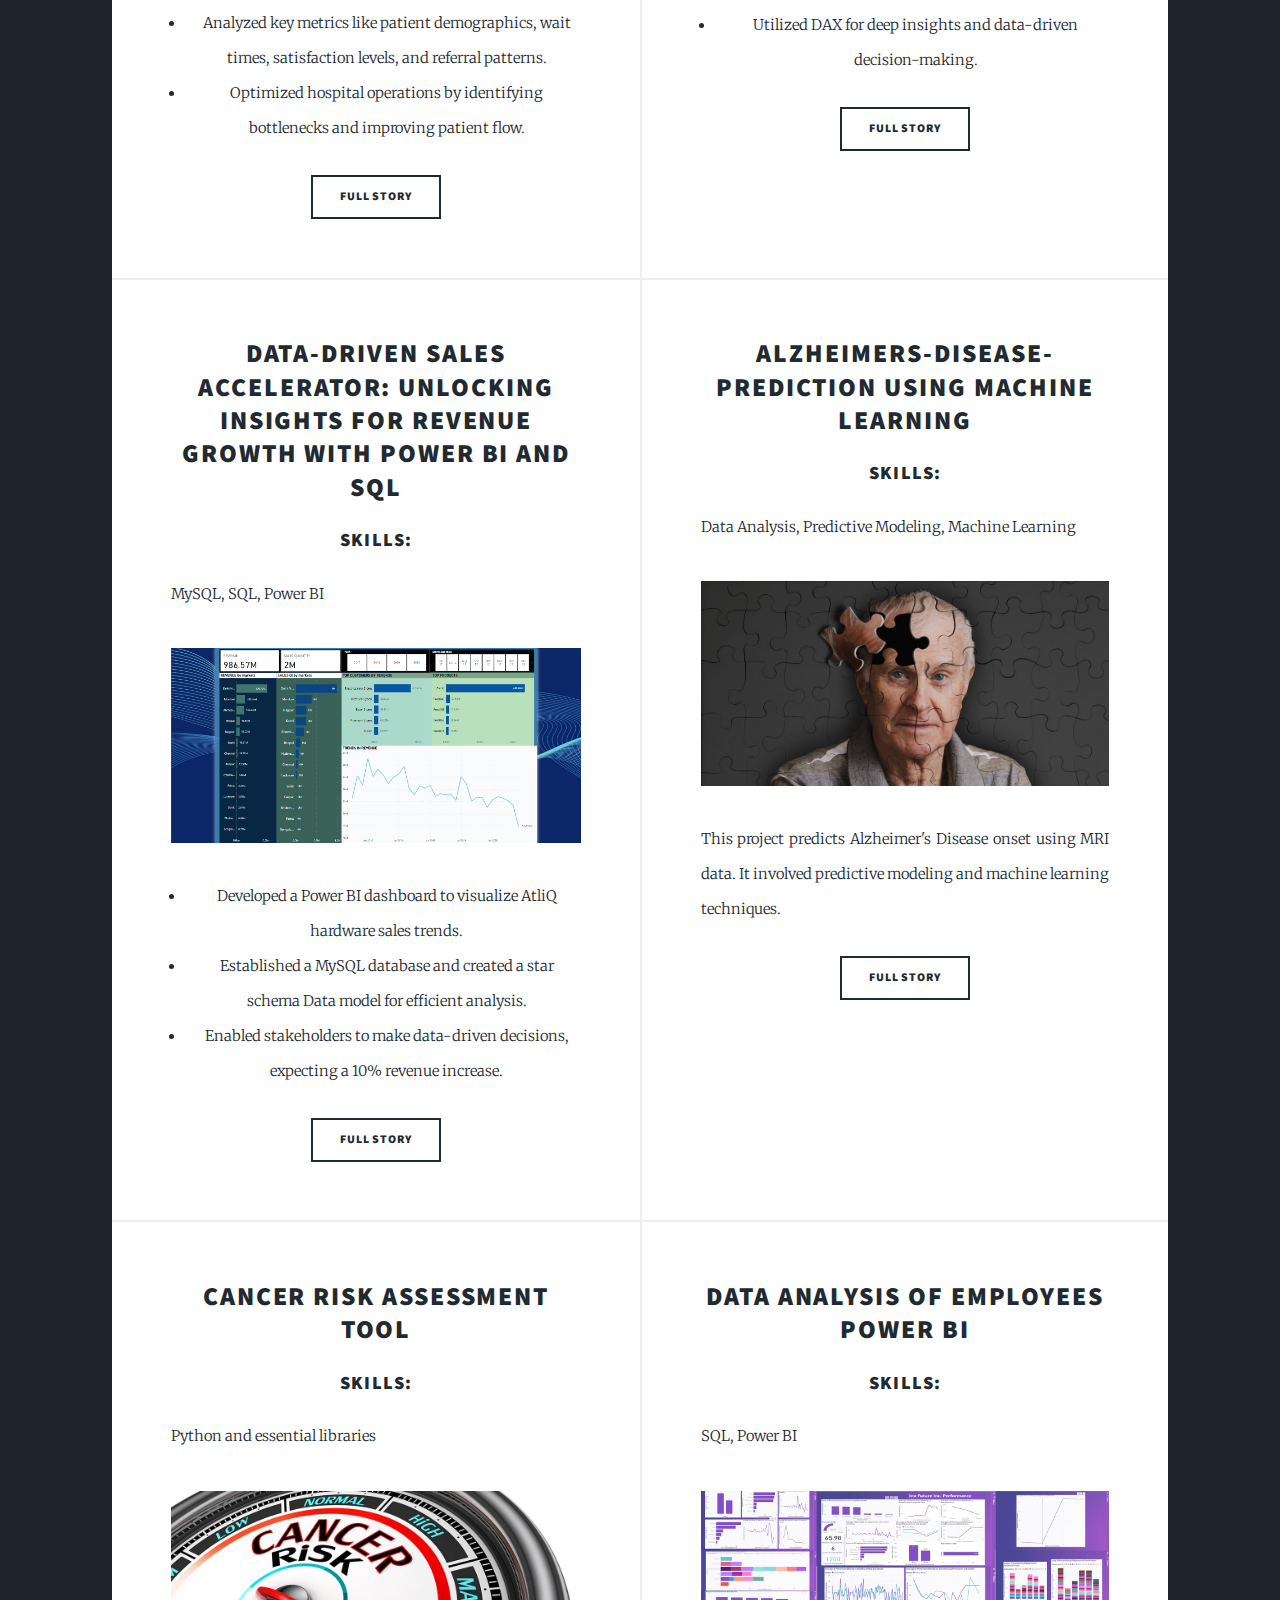
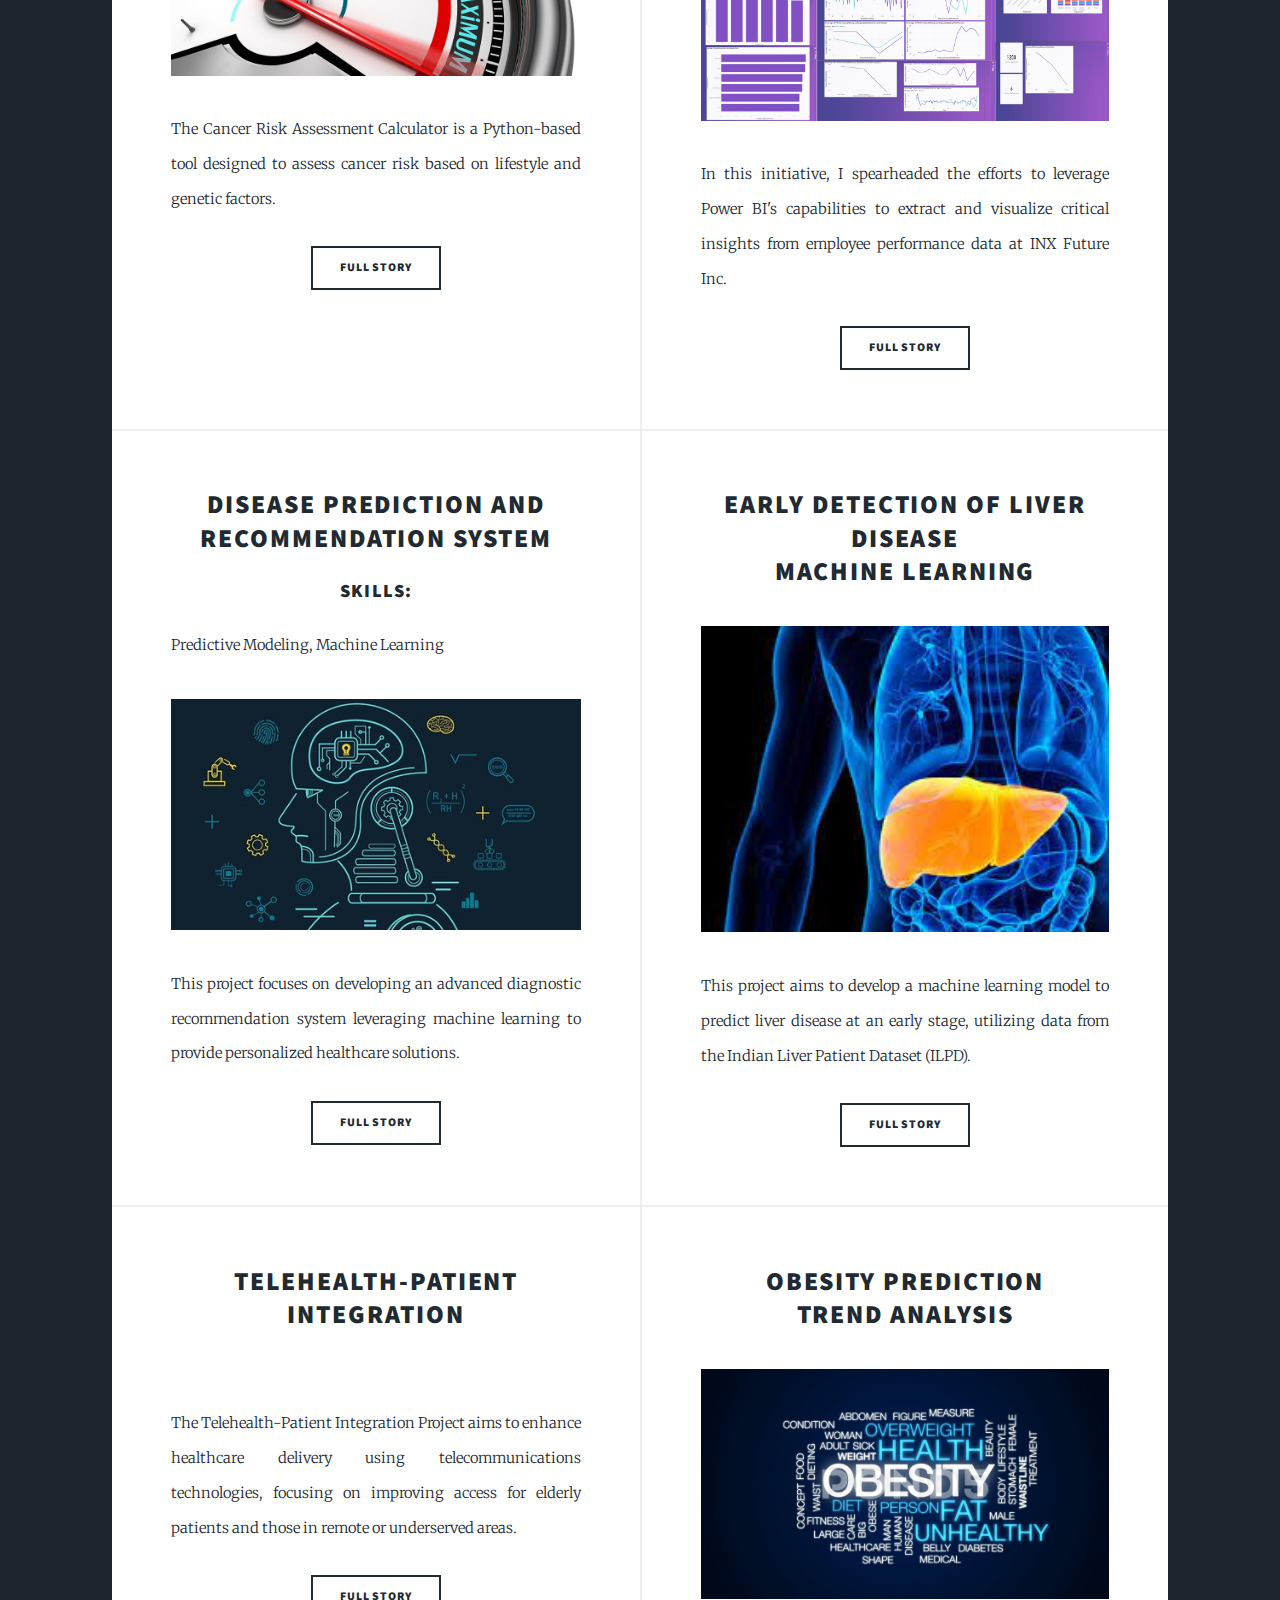
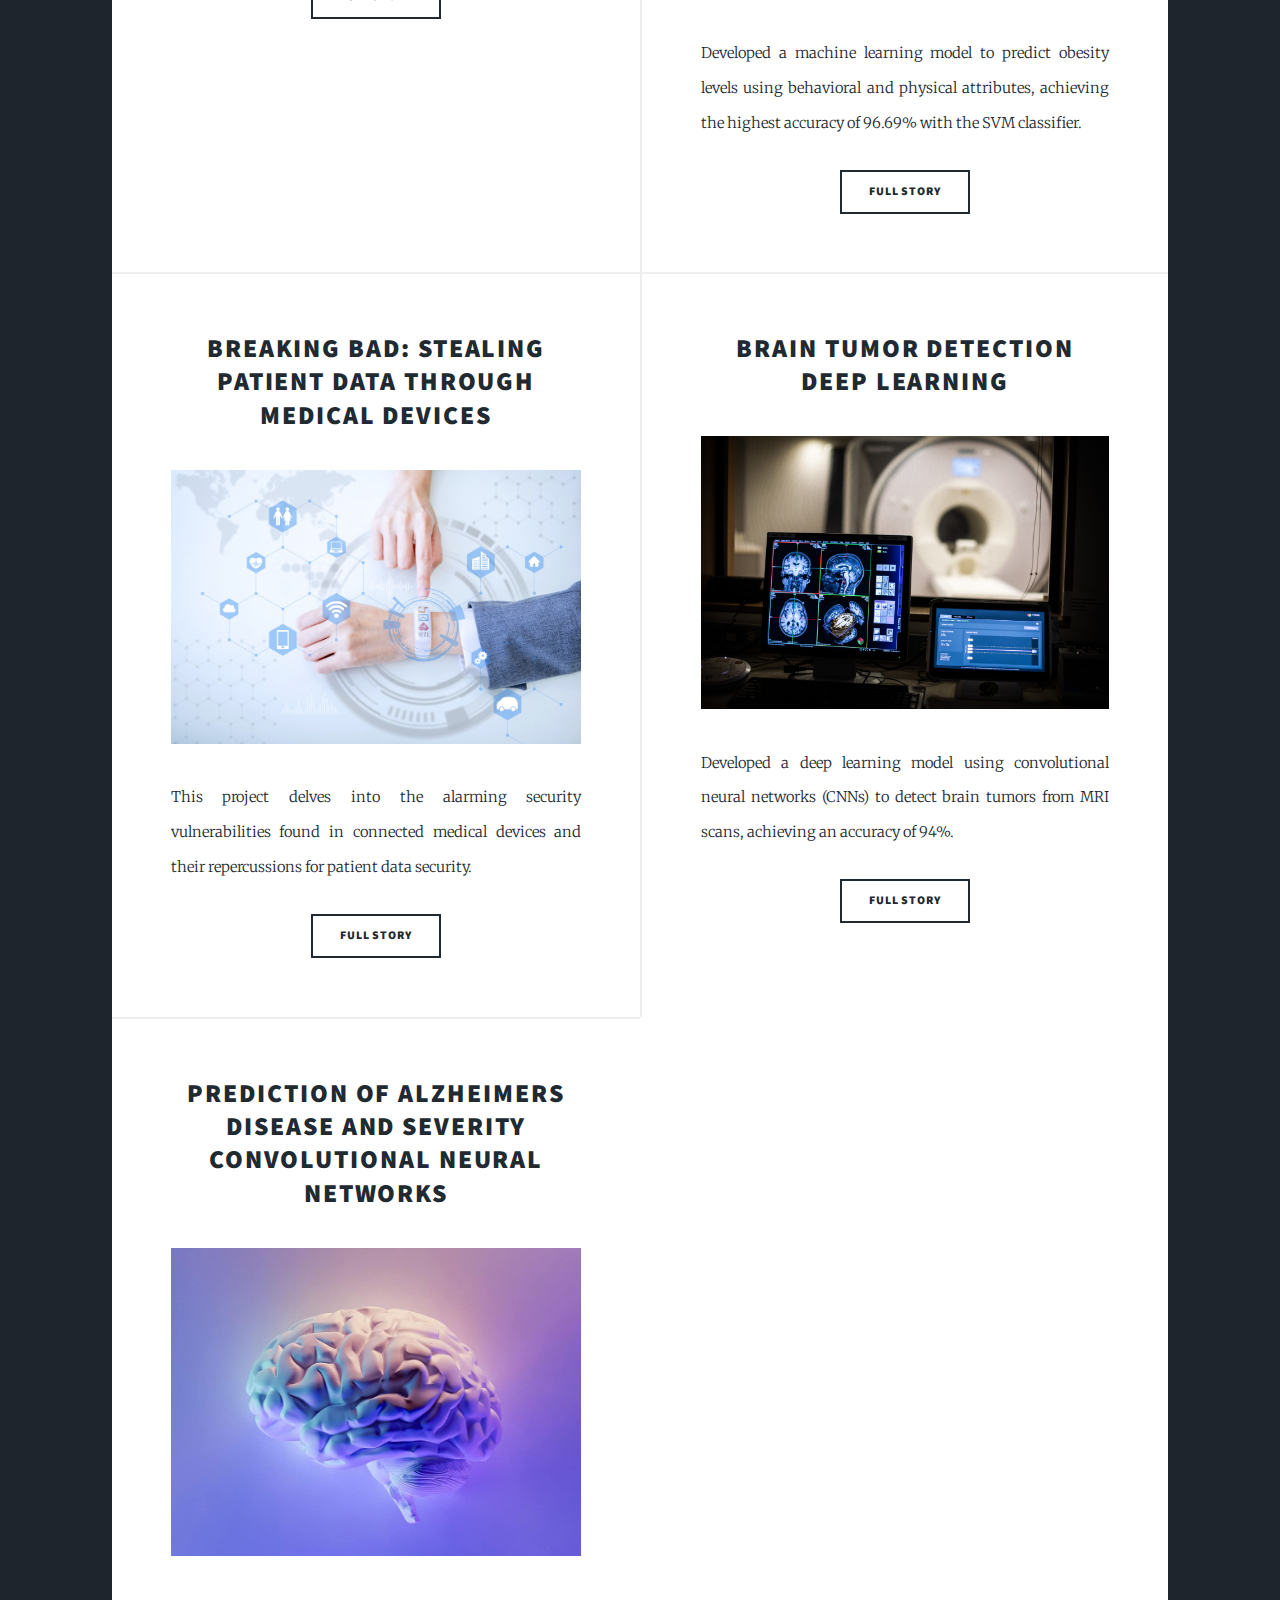
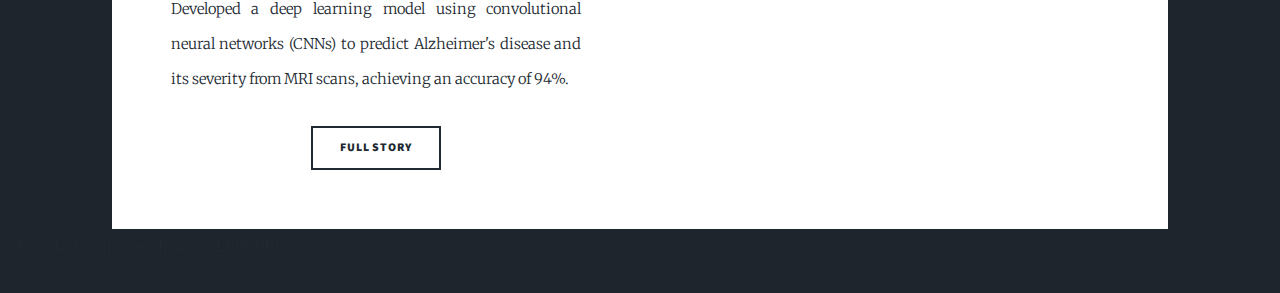
==== commit 8783aeaf: "Update index.html" ====
--- a/index.html
+++ b/index.html
@@ -57,9 +57,9 @@
 									</section>
 									<a href="#" class="image fit"><img src="images/dashboard 222.png" alt="" /></a>
 									<ul>
-										<P> <STRONG> Developed an interactive dashboard using Tableau Public to visualize trends in emergency room patient data.
-										Analyzed key metrics like patient demographics, wait times, satisfaction levels, and referral patterns.
-										Optimized hospital operations by identifying bottlenecks and improving patient flow.<STRONG> <P>
+										<li>Developed an interactive dashboard using Tableau Public to visualize trends in emergency room patient data.</li>
+										<li>Analyzed key metrics like patient demographics, wait times, satisfaction levels, and referral patterns.</li>
+										<li>Optimized hospital operations by identifying bottlenecks and improving patient flow.</li>
 									</ul>
 									<ul class="actions special">
 										<li><a href="https://ludicrous-henley-8f7.notion.site/Emergency-Room-Insights-Data-Magic-Unveiled-Tableau-Public-1012d7f96628805c884fe1670aeeee39?pvs=25" class="button">Full Story</a></li>
@@ -77,9 +77,9 @@
 									</section>
 									<a href="#" class="image fit"><img src="images/EXCEL.jpeg" alt="" /></a>
 									<ul>
-										 <P><STRONG>Analyzed product and brand performance using sales data in Microsoft Excel.
-										Led the ETL process and data modeling using Power Pivot.
-										Utilized DAX for deep insights and data-driven decision-making.<STRONG></P>
+										<li>Analyzed product and brand performance using sales data in Microsoft Excel.</li>
+										<li>Led the ETL process and data modeling using Power Pivot.</li>
+										<li>Utilized DAX for deep insights and data-driven decision-making.</li>
 									</ul>
 									<ul class="actions special">
 										<li><a href="https://ludicrous-henley-8f7.notion.site/DATA-ANALYSIS-WITH-POWER-QUERY-POWER-PIVOT-AND-DAX-943943b3959e45cfaaff39992ecf4950" class="button">Full Story</a></li>
@@ -97,9 +97,9 @@
 									</section>
 									<a href="#" class="image fit"><img src="images/DASHBOARD 111.png" alt="" /></a>
 									<ul>
-										<P><STRONG>Developed a Power BI dashboard to visualize AtliQ hardware sales trends.
-										Established a MySQL database and created a star schema Data model for efficient analysis.
-										Enabled stakeholders to make data-driven decisions, expecting a 10% revenue increase.<STRONG><P>
+										<li>Developed a Power BI dashboard to visualize AtliQ hardware sales trends.</li>
+										<li>Established a MySQL database and created a star schema Data model for efficient analysis.</li>
+										<li>Enabled stakeholders to make data-driven decisions, expecting a 10% revenue increase.</li>
 									</ul>
 									<ul class="actions special">
 										<li><a href="https://ludicrous-henley-8f7.notion.site/DATA-ANALYSIS-WITH-POWER-QUERY-POWER-PIVOT-AND-DAX-943943b3959e45cfaaff39992ecf4950" class="button">Full Story</a></li>
@@ -116,7 +116,7 @@
 										<p>Data Analysis, Predictive Modeling, Machine Learning</p>
 									</section>
 									<a href="#" class="image fit"><img src="images/AD IMAGE FOR PORTFPOLIO.jpg" alt="" /></a>
-									<P><STRONG>This project predicts Alzheimer's Disease onset using MRI data. It involved predictive modeling and machine learning techniques.<STRONG><P>
+									<p>This project predicts Alzheimer's Disease onset using MRI data. It involved predictive modeling and machine learning techniques.</p>
 									<ul class="actions special">
 										<li><a href="ad.html" class="button">Full Story</a></li>
 									</ul>
@@ -132,7 +132,7 @@
 										<p>Python and essential libraries</p>
 									</section>
 									<a href="#" class="image fit"><img src="images/increases-cancer-risk.jpg" alt="" /></a>
-									<P><STRONG>The Cancer Risk Assessment Calculator is a Python-based tool designed to assess cancer risk based on lifestyle and genetic factors.<STRONG><P>
+									<p>The Cancer Risk Assessment Calculator is a Python-based tool designed to assess cancer risk based on lifestyle and genetic factors.</p>
 									<ul class="actions special">
 										<li><a href="ad - Copy.html" class="button">Full Story</a></li>
 									</ul>
@@ -148,7 +148,7 @@
 										<p>SQL, Power BI</p>
 									</section>
 									<a href="#" class="image fit"><img src="images/DATA ANALYSTICS EMPLOYEES.jpg" alt="" /></a>
-									<P><STRONG>In this initiative, I spearheaded the efforts to leverage Power BI's capabilities to extract and visualize critical insights from employee performance data at INX Future Inc.<STRONG><P>
+									<p>In this initiative, I spearheaded the efforts to leverage Power BI's capabilities to extract and visualize critical insights from employee performance data at INX Future Inc.</p>
 									<ul class="actions special">
 										<li><a href="DA POWER BI - Copy.html" class="button">Full Story</a></li>
 									</ul>
@@ -163,7 +163,7 @@
 										<p>Predictive Modeling, Machine Learning</p>
 									</section>
 									<a href="#" class="image fit"><img src="images/disease pred.jpg" alt="" /></a>
-									<P><STRONG>This project focuses on developing an advanced diagnostic recommendation system leveraging machine learning to provide personalized healthcare solutions.<STRONG><P>
+									<p>This project focuses on developing an advanced diagnostic recommendation system leveraging machine learning to provide personalized healthcare solutions.</p>
 									<ul class="actions special">
 										<li><a href="DISEASE PREDICTION AND RECOMMENDATION SYSTEM.html" class="button">Full Story</a></li>
 									</ul>
@@ -174,7 +174,7 @@
 										<h2><a href="#">Early Detection of Liver Disease <br /> Machine Learning</a></h2>
 									</header>
 									<a href="#" class="image fit"><img src="images/images.jpg" alt="" /></a>
-									<P><STRONG>This project aims to develop a machine learning model to predict liver disease at an early stage, utilizing data from the Indian Liver Patient Dataset (ILPD).<STRONG><P>
+									<p>This project aims to develop a machine learning model to predict liver disease at an early stage, utilizing data from the Indian Liver Patient Dataset (ILPD).</p>
 									<ul class="actions special">
 										<li><a href="LIVER DISEASE PREDICTION.html" class="button">Full Story</a></li>
 									</ul>
@@ -185,7 +185,7 @@
 										<h2><a href="#">Telehealth-Patient Integration</a></h2>
 									</header>
 									<a href="#" class="image fit"><img src="images/THIS.png" alt="" /></a>
-									<P><STRONG>The Telehealth-Patient Integration Project aims to enhance healthcare delivery using telecommunications technologies, focusing on improving access for elderly patients and those in remote or underserved areas.<STRONG><P>
+									<p>The Telehealth-Patient Integration Project aims to enhance healthcare delivery using telecommunications technologies, focusing on improving access for elderly patients and those in remote or underserved areas.</p>
 									<ul class="actions special">
 										<li><a href="TELE-HEALTH INTEGRATION.html" class="button">Full Story</a></li>
 									</ul>
@@ -196,7 +196,7 @@
 										<h2><a href="#">Obesity Prediction <br /> Trend Analysis</a></h2>
 									</header>
 									<a href="#" class="image fit"><img src="images/Obesity Predict image.jpg" alt="" /></a>
-									<P><STRONG>Developed a machine learning model to predict obesity levels using behavioral and physical attributes, achieving the highest accuracy of 96.69% with the SVM classifier.<STRONG><P>
+									<p>Developed a machine learning model to predict obesity levels using behavioral and physical attributes, achieving the highest accuracy of 96.69% with the SVM classifier.</p>
 									<ul class="actions special">
 										<li><a href="obesity prediction.html" class="button">Full Story</a></li>
 									</ul>
@@ -207,7 +207,7 @@
 										<h2><a href="#">Breaking Bad: Stealing Patient Data Through Medical Devices</a></h2>
 									</header>
 									<a href="#" class="image fit"><img src="images/Breaking bad Stealing patient data.jpeg" alt="" /></a>
-									<P><STRONG>This project delves into the alarming security vulnerabilities found in connected medical devices and their repercussions for patient data security.<STRONG><P>
+									<p>This project delves into the alarming security vulnerabilities found in connected medical devices and their repercussions for patient data security.</p>
 									<ul class="actions special">
 										<li><a href="https://drive.google.com/file/d/1zmkAYKp48wTFoO-h_c-F6Kd4kw6r1TF5/view?usp=sharing" class="button">Full Story</a></li>
 									</ul>
@@ -218,7 +218,7 @@
 										<h2><a href="#">Brain Tumor Detection <br /> Deep Learning</a></h2>
 									</header>
 									<a href="#" class="image fit"><img src="images/bt.jpg" alt="" /></a>
-									<P><STRONG>Developed a deep learning model using convolutional neural networks (CNNs) to detect brain tumors from MRI scans, achieving an accuracy of 94%.<STRONG><P>
+									<p>Developed a deep learning model using convolutional neural networks (CNNs) to detect brain tumors from MRI scans, achieving an accuracy of 94%.</p>
 									<ul class="actions special">
 										<li><a href="https://drive.google.com/file/d/1SyOq3p9Jg6FXCVRqzH_L33EopZjeZcMw/view?usp=drive_link" class="button">Full Story</a></li>
 									</ul>
@@ -229,7 +229,7 @@
 										<h2><a href="#">Prediction of Alzheimers Disease and Severity <br /> Convolutional Neural Networks</a></h2>
 									</header>
 									<a href="#" class="image fit"><img src="images/AD CNN IMAGE.jpg" alt="" /></a>
-									<P><STRONG>Developed a deep learning model using convolutional neural networks (CNNs) to predict Alzheimer's disease and its severity from MRI scans, achieving an accuracy of 94%.<STRONG><P>
+									<p>Developed a deep learning model using convolutional neural networks (CNNs) to predict Alzheimer's disease and its severity from MRI scans, achieving an accuracy of 94%.</p>
 									<ul class="actions special">
 										<li><a href="https://drive.google.com/file/d/10_PLUhDyO3X7gAvTBAU2BEte9Wdb9hbq/view?usp=drive_link" class="button">Full Story</a></li>
 									</ul>
